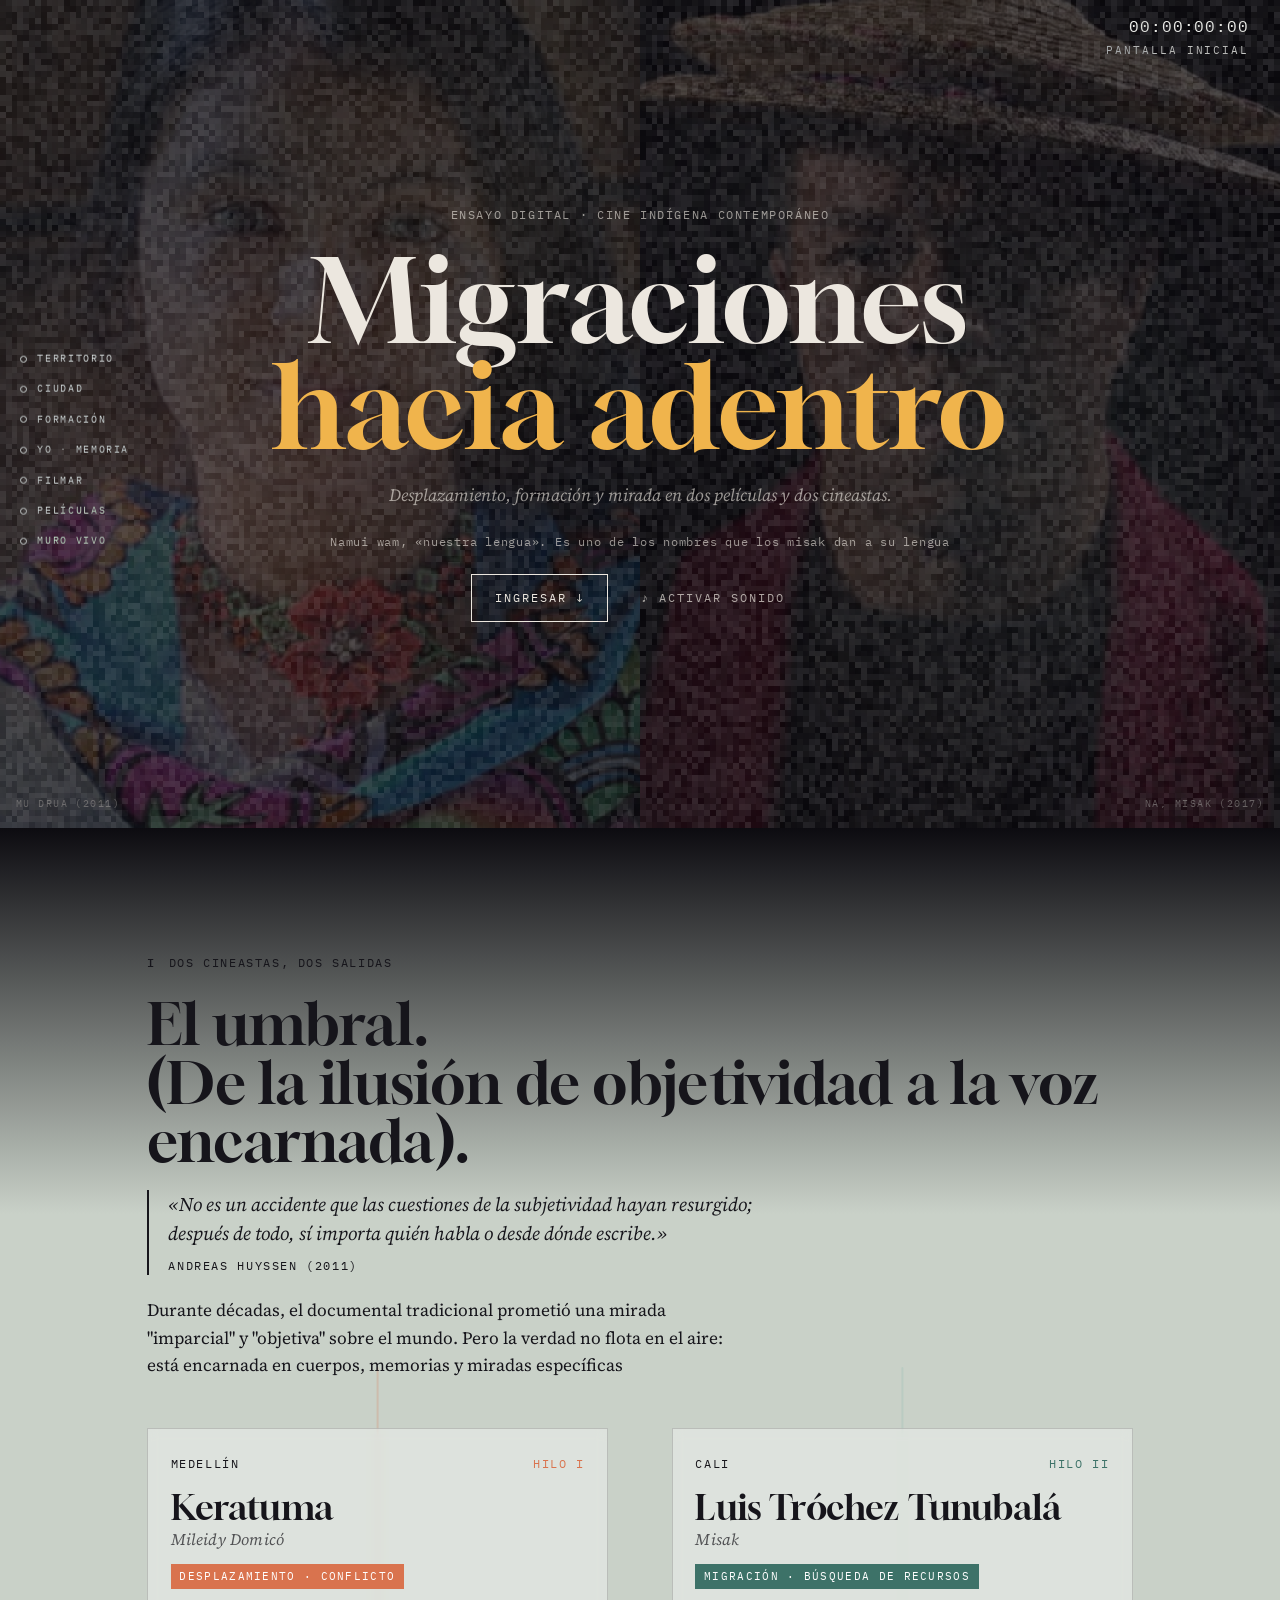
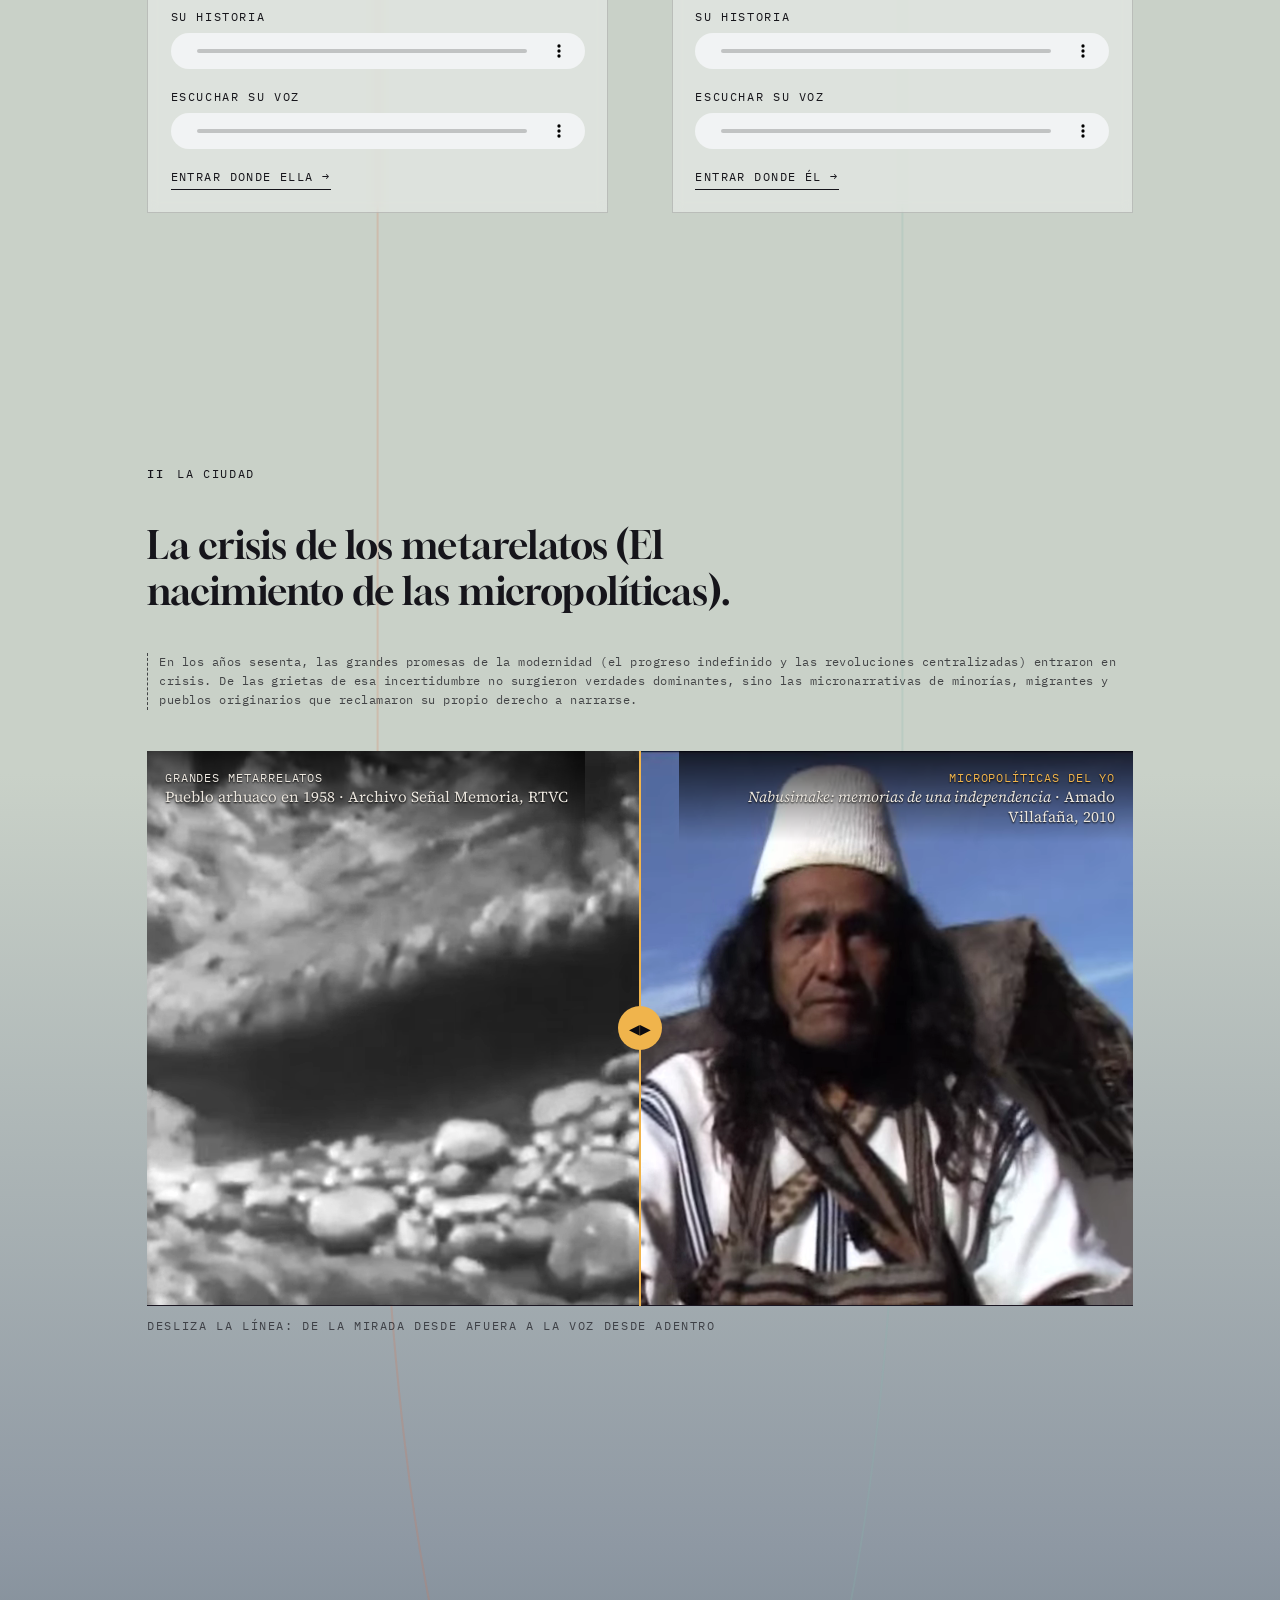
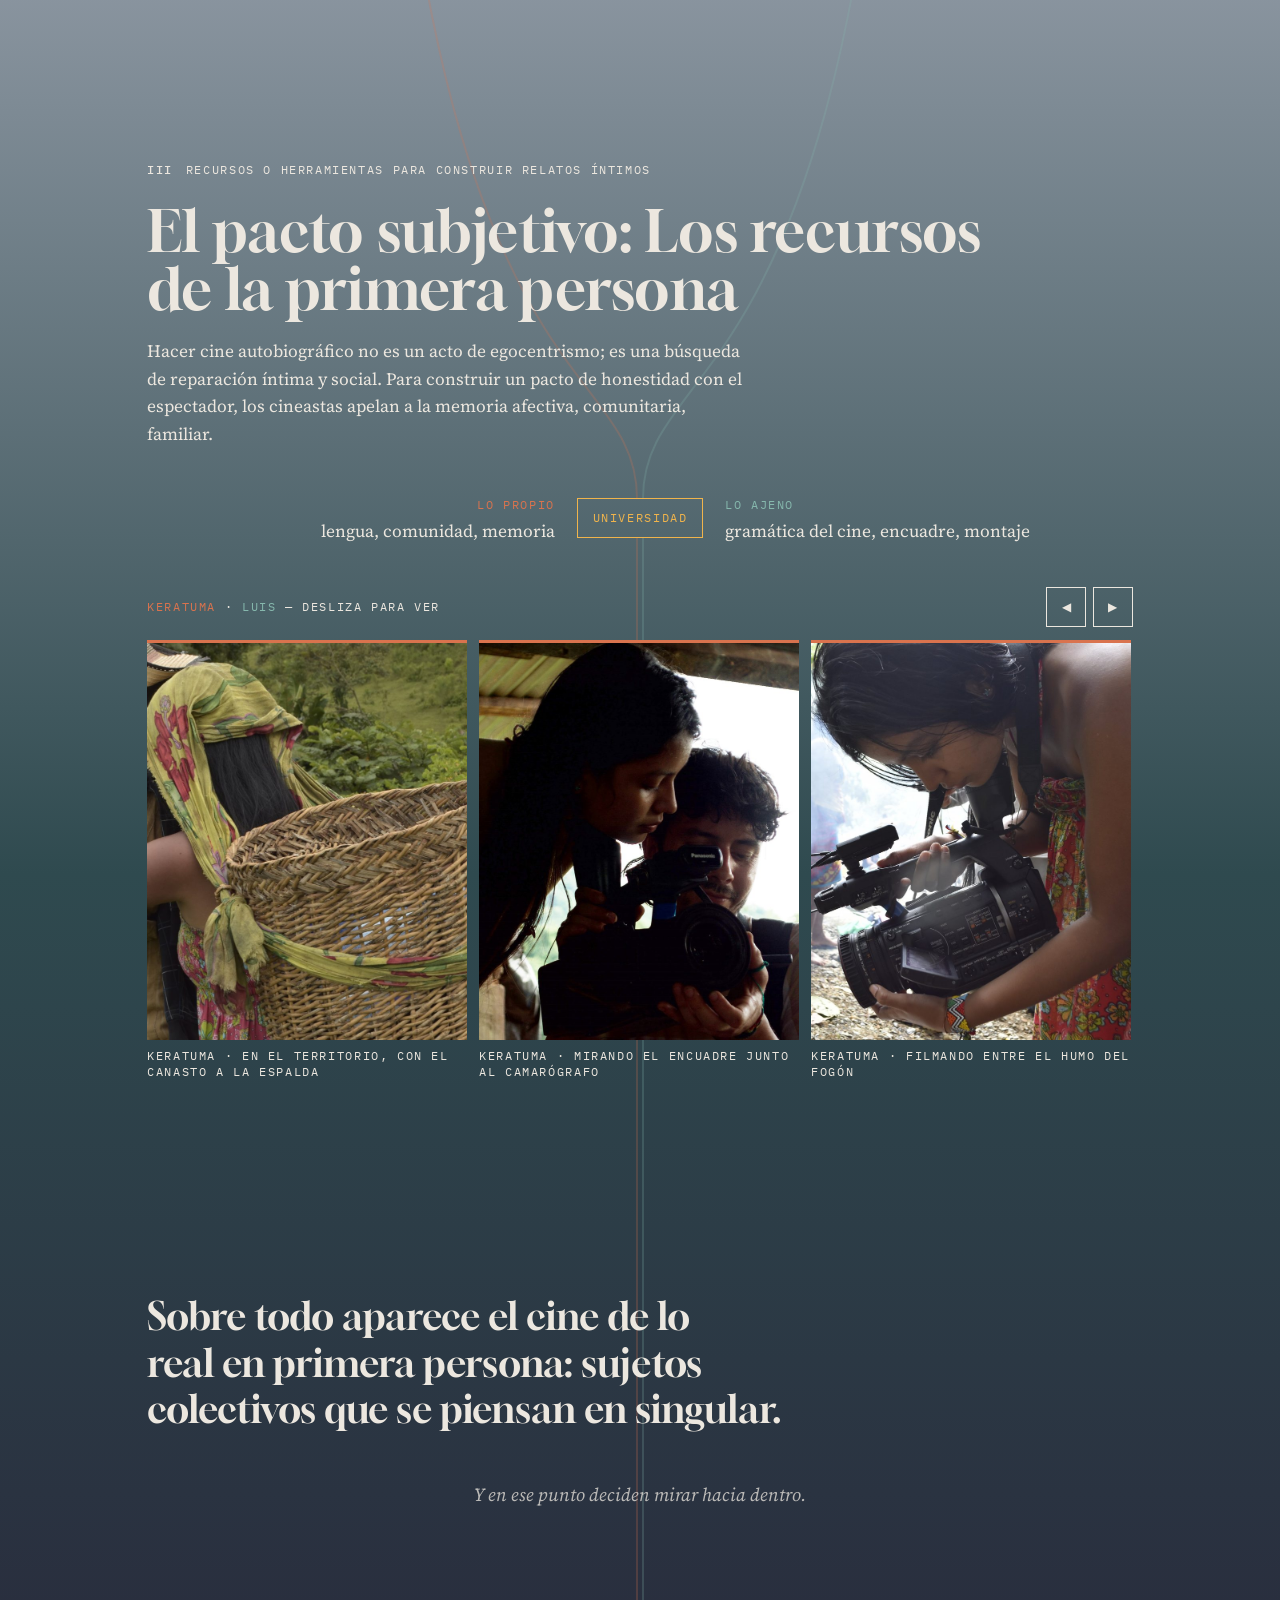
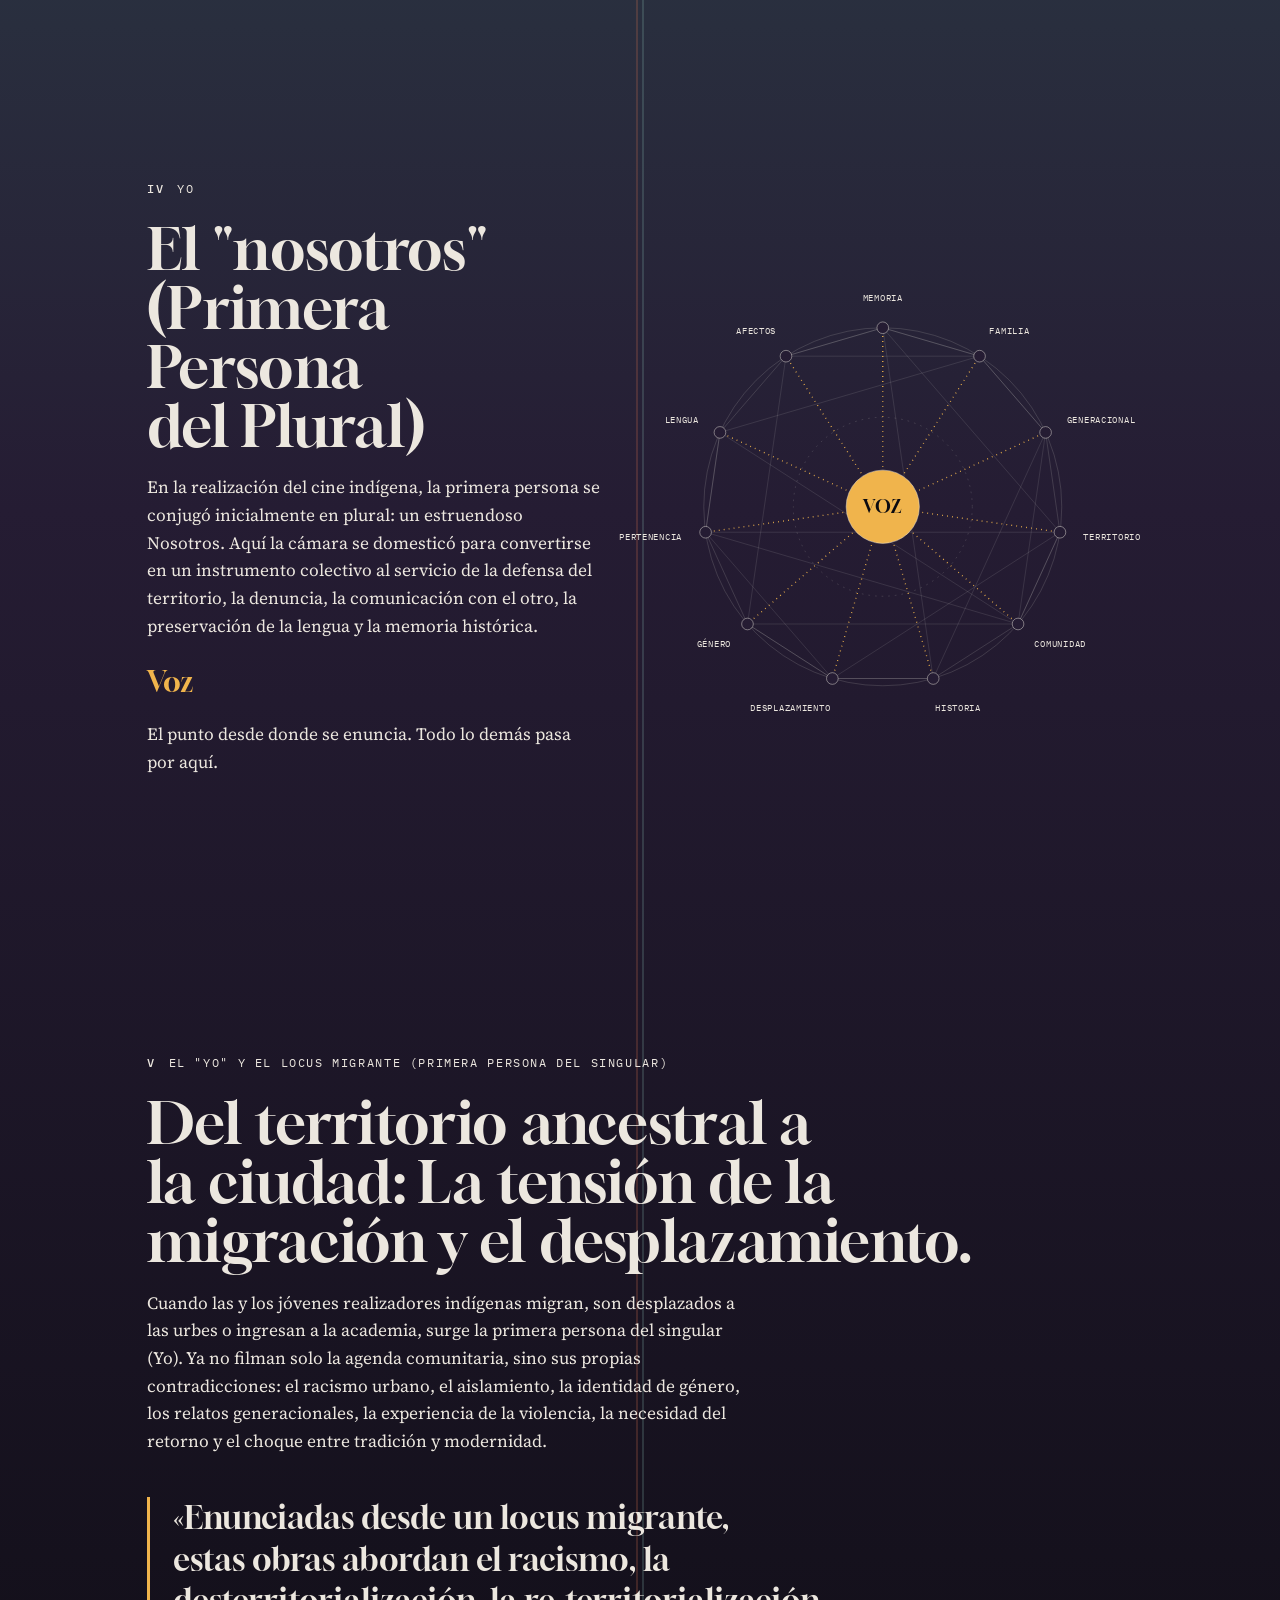
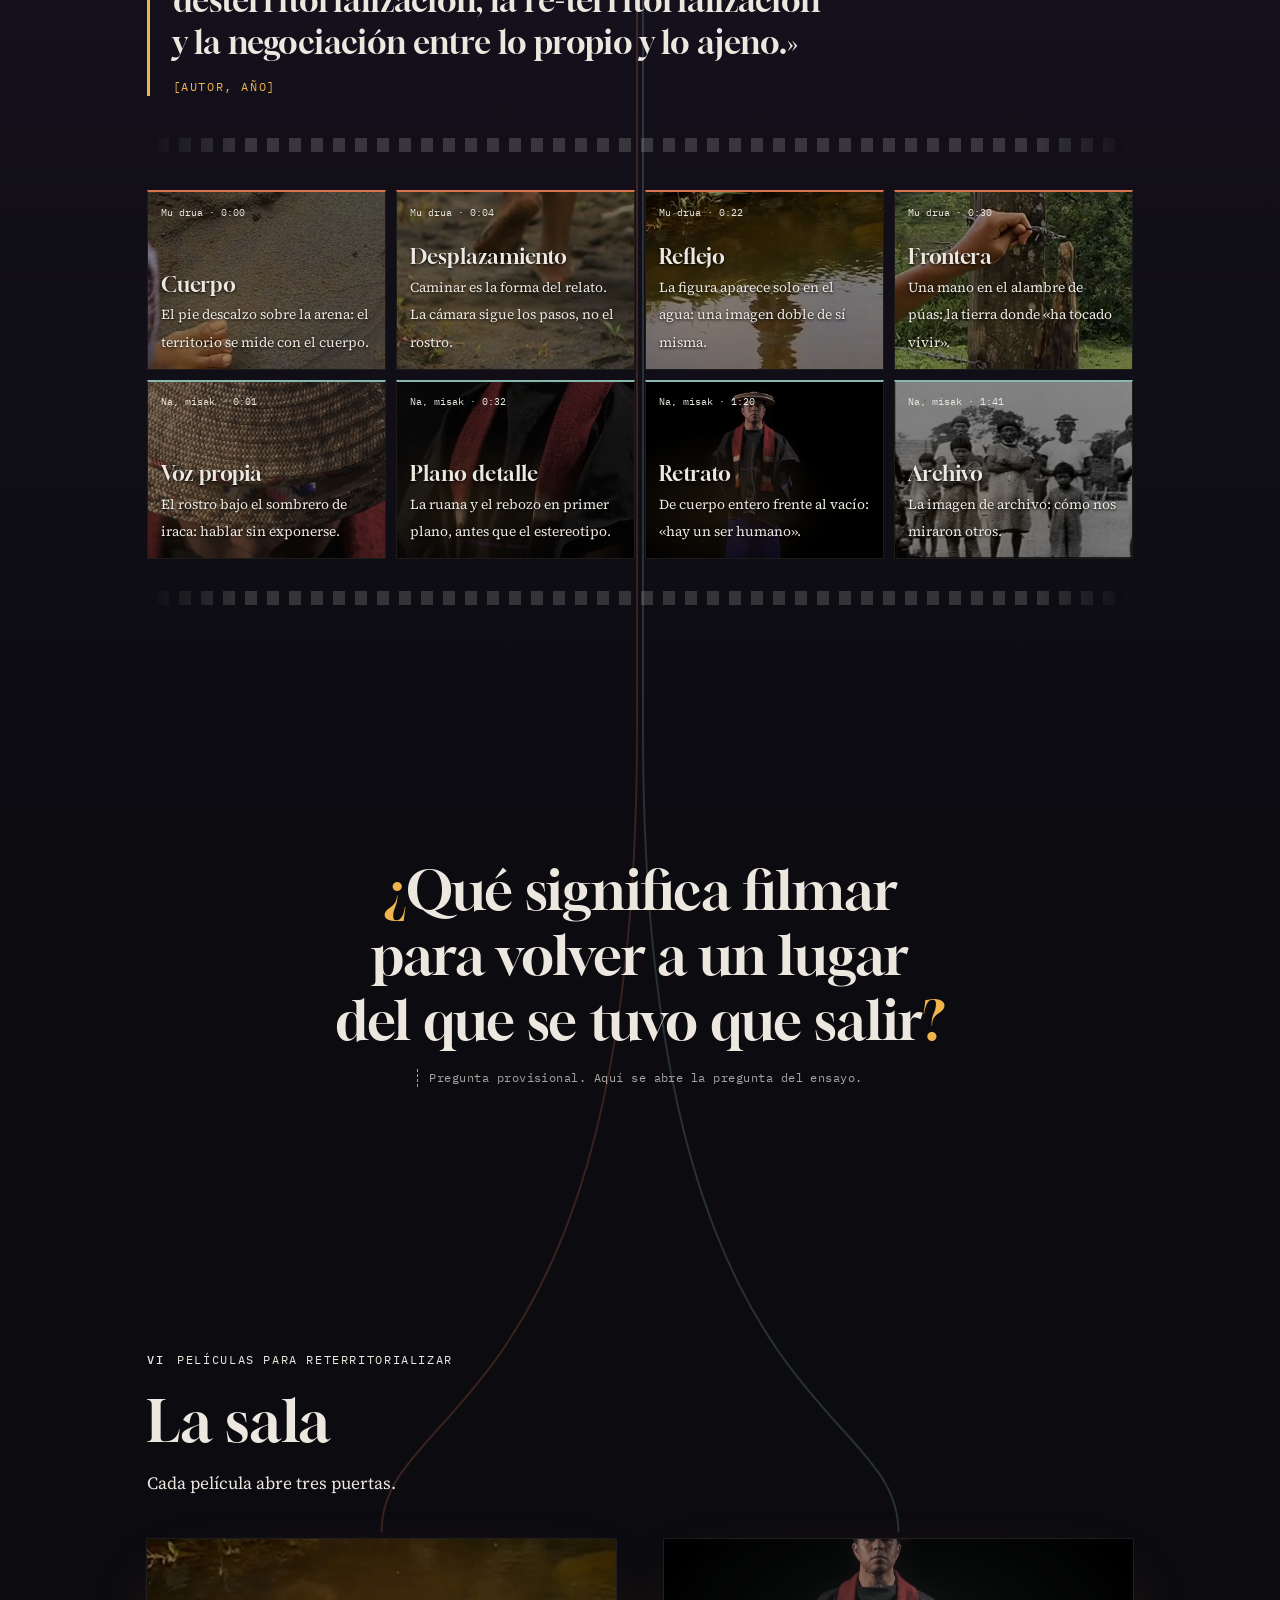
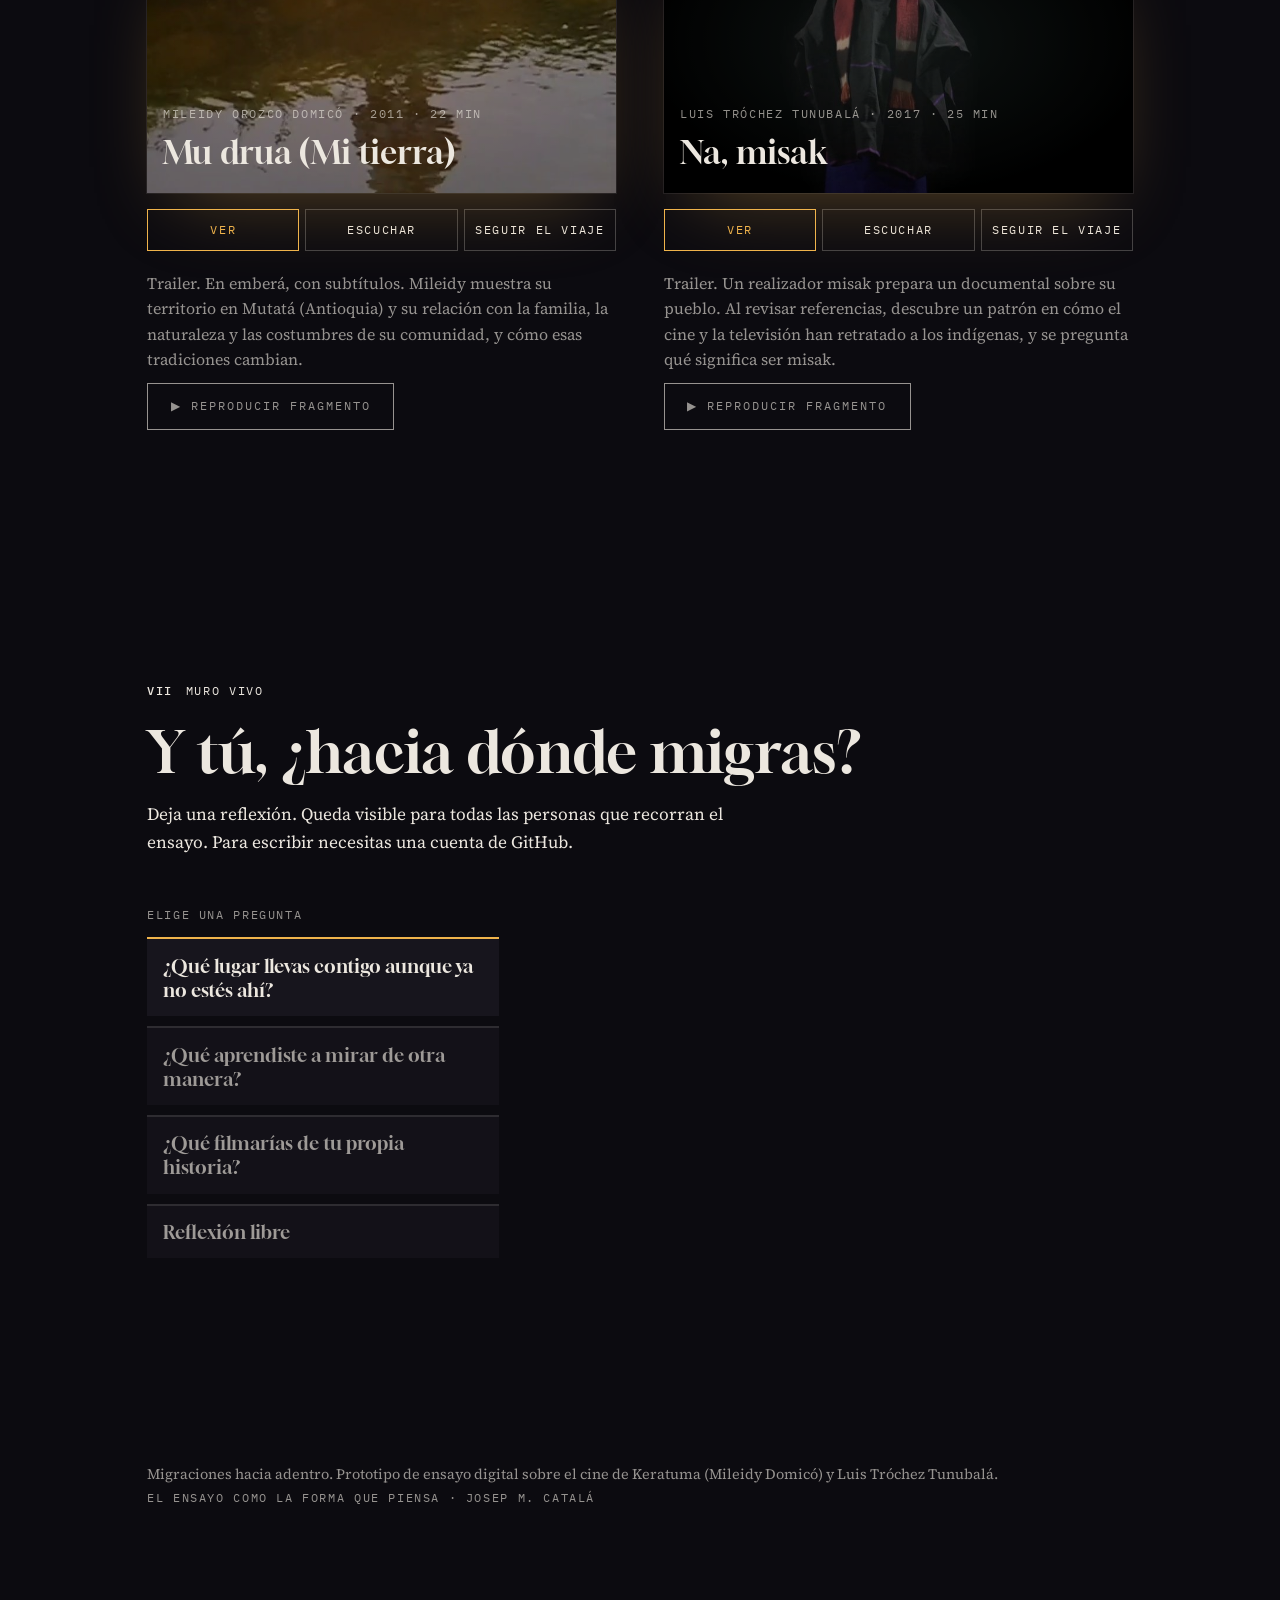
==== index.html @ 1775cdb6 "Replace images with videos in lens slider" ====
<!doctype html>
<html lang="es">
<head>
<meta charset="utf-8">
<meta name="viewport" content="width=device-width, initial-scale=1, viewport-fit=cover">
<title>Migraciones hacia adentro</title>
<meta name="description" content="Ensayo digital sobre desplazamiento, formación y mirada en el cine indígena contemporáneo: Keratuma (Mileidy Domicó) y Luis Tróchez Tunubalá.">
<link rel="preconnect" href="https://fonts.googleapis.com">
<link rel="preconnect" href="https://fonts.gstatic.com" crossorigin>
<link rel="stylesheet" href="https://fonts.googleapis.com/css2?family=Gloock&family=Source+Serif+4:ital,opsz,wght@0,8..60,300..600;1,8..60,300..500&family=IBM+Plex+Mono:wght@400;500&display=swap">
<link rel="stylesheet" href="estilos.css">
</head>
<body>
<div class="hud" aria-hidden="true"><div class="tc" id="tc">00:00:00:00</div><div class="st" id="st">Pantalla inicial</div></div>
<nav class="rail" aria-label="Estaciones del recorrido">
  <a href="#cineastas" data-s="cineastas"><i></i><span>Territorio</span></a>
  <a href="#ciudad" data-s="ciudad"><i></i><span>Ciudad</span></a>
  <a href="#formacion" data-s="formacion"><i></i><span>Formación</span></a>
  <a href="#yo" data-s="yo"><i></i><span>Yo · memoria</span></a>
  <a href="#filmar" data-s="filmar"><i></i><span>Filmar</span></a>
  <a href="#peliculas" data-s="peliculas"><i></i><span>Películas</span></a>
  <a href="#muro" data-s="muro"><i></i><span>Muro vivo</span></a>
</nav>

<!-- 0 · PANTALLA INICIAL -->
<header id="inicio" data-st="Pantalla inicial">
  <div class="frames" aria-hidden="true">
     <!-- IMAGEN IZQUIERDA (Keratuma)
         · src="..."  → nombre exacto de tu archivo
         · opacity    → cuánto se ve la imagen: 0.3 tenue, 0.6 medio, 0.8 fuerte
         · brightness → qué tan oscura: 0.4 muy oscura, 0.6 media, 1 original
         · el texto dentro de class="cap" es el pie de la esquina inferior -->
    <div class="frame a"><img src="keratuma-fotograma.jpg" alt="" style="position:absolute;inset:0;width:100%;height:100%;object-fit:cover;opacity:0.45;filter:brightness(0.6)"><div class="cap">Mu drua (2011)</div></div>
<!-- IMAGEN DERECHA (Luis): mismas indicaciones -->
    <div class="frame b"><img src="luis-fotograma.jpg" alt=""style="position:absolute;inset:0;width:100%;height:100%;object-fit:cover;opacity:0.6;filter:brightness(0.6)"><div class="cap">Na, misak (2017)</div></div>
  </div>
  <canvas class="grain" id="grain" aria-hidden="true"></canvas>
  <div class="inicio-in">
    <span class="label" style="color:var(--muted)">Ensayo digital · cine indígena contemporáneo</span>
    <h1>Migraciones<em>hacia adentro</em></h1>
    <p>Desplazamiento, formación y mirada en dos películas y dos cineastas.</p>
    <div class="voz" id="voz" aria-live="polite"></div>
    <div class="acciones"><a class="btn" href="#cineastas">Ingresar ↓</a><button class="btn ghost" id="sonido" type="button" hidden aria-pressed="false">♪ Activar sonido</button></div>
    <audio id="audioInicio" loop preload="none"></audio>
  </div>
</header>

<main id="descenso">
  <svg id="hilos" aria-hidden="true"></svg>

  <!-- 1 · CINEASTAS / TERRITORIO -->
  <section class="sec claro" id="cineastas" data-st="Territorio">
    <div class="wrap">
      <div class="eyebrow label"><b>I</b><span>Dos cineastas, dos salidas</span></div>
      <h2>El umbral.<br>(De la ilusión de objetividad a la voz encarnada).</h2>
            <!-- CITA: el texto va dentro de <p> … </p>; el autor y el año, dentro de <cite> … </cite> -->
      <blockquote class="prose" style="margin:0 0 1.4rem;padding-left:1.2rem;border-left:2px solid currentColor;font-style:italic;font-size:1.2rem;line-height:1.5">
        <p style="margin:0">«No es un accidente que las cuestiones de la subjetividad hayan resurgido; después de todo, sí importa quién habla o desde dónde escribe.»</p>
        <cite class="label" style="display:block;margin-top:.6rem;font-style:normal">Andreas Huyssen (2011)</cite>
      </blockquote>
      <p class="prose">Durante décadas, el documental tradicional prometió una mirada "imparcial" y "objetiva" sobre el mundo. Pero la verdad no flota en el aire: está encarnada en cuerpos, memorias y miradas específicas</p>
      <div class="duo">
        <article class="puerta a" id="puertaA">
          <div class="ciudad label"><span>Medellín</span><span style="color:var(--hiloA)">hilo I</span></div>
          <h3>Keratuma<small>Mileidy Domicó</small></h3>
          <span class="tipo">Desplazamiento · conflicto</span>
                    <!-- PERFIL narrado de Keratuma: cambia el nombre del archivo en src="..." -->
          <p class="label" style="margin:1.2rem 0 .4rem">Su historia</p>
          <audio controls preload="none" src="perfil-keratuma.mp3" style="display:block;width:100%;height:36px;color-scheme:light"></audio>
          <div class="frag" data-quien="a" hidden></div>
          <!-- VOZ de Keratuma: cambia el nombre del archivo en src="..." -->
          <p class="label" style="margin:1.2rem 0 .4rem">Escuchar su voz</p>
          <audio controls preload="none" src="keratuma-voz.mp3" style="display:block;width:100%;height:36px;color-scheme:light"></audio>
          <button class="abrir"style="display:block" aria-expanded="false">Entrar donde ella →</button>
        </article>
        <article class="puerta b" id="puertaB">
          <div class="ciudad label"><span>Cali</span><span style="color:#3d7268">hilo II</span></div>
          <h3>Luis Tróchez Tunubalá<small>Misak</small></h3>
          <span class="tipo">Migración · búsqueda de recursos</span>
                    <!-- PERFIL narrado de Luis: cambia el nombre del archivo en src="..." -->
          <p class="label" style="margin:1.2rem 0 .4rem">Su historia</p>
          <audio controls preload="none" src="perfil-luis.mp3" style="display:block;width:100%;height:36px;color-scheme:light"></audio>
          <div class="frag" data-quien="b" hidden></div>
          <!-- VOZ de Luis: cambia el nombre del archivo en src="..." -->
          <p class="label" style="margin:1.2rem 0 .4rem">Escuchar su voz</p>
          <audio controls preload="none" src="luis-voz.mp3" style="display:block;width:100%;height:36px;color-scheme:light"></audio>
          <button class="abrir"style="display:block" aria-expanded="false">Entrar donde él →</button>
        </article>
      </div>
    </div>
  </section>

  <!-- 2 · CIUDAD -->
  <section class="sec claro" id="ciudad" data-st="Ciudad">
    <div class="wrap">
      <div class="eyebrow label"><b>II</b><span>La ciudad</span></div>
      <p class="big">La crisis de los metarelatos (El nacimiento de las micropolíticas).</p>
      <p class="note">En los años sesenta, las grandes promesas de la modernidad (el progreso indefinido y las revoluciones centralizadas) entraron en crisis. De las grietas de esa incertidumbre no surgieron verdades dominantes, sino las micronarrativas de minorías, migrantes y pueblos originarios que reclamaron su propio derecho a narrarse.</p>
            <!-- ================= DESLIZADOR DE LENTE EN VIDEO (antes / después) =================
           · Video IZQUIERDO = metarrelatos.mp4 (+ metarrelatos.webm de respaldo)
           · Video DERECHO  = micropoliticas.mp4 (+ micropoliticas.webm de respaldo)
           · Los videos se reproducen solos, en bucle y SIN sonido (los navegadores lo exigen)
           · poster="…" es la imagen que se ve mientras carga el video
           · value="50" = dónde empieza la línea (50 = en la mitad)
           ================================================================================== -->
      <figure class="lente" style="--pos:50%;position:relative;margin:2.6rem 0 0;max-width:100%;aspect-ratio:16/9;overflow:hidden;background:#1a1622;user-select:none;touch-action:pan-y">
        <!-- derecha: MICROPOLÍTICAS (va debajo) -->
        <video poster="micropoliticas.jpg" autoplay muted loop playsinline preload="auto" aria-label="Amado Villafaña en Nabusimake: memorias de una independencia" style="position:absolute;inset:0;width:100%;height:100%;object-fit:cover"><source src="micropoliticas.mp4" type="video/mp4"><source src="micropoliticas.webm" type="video/webm"></video>
        <!-- izquierda: METARRELATOS (va encima, se recorta según la línea) -->
        <video poster="metarrelatos.jpg" autoplay muted loop playsinline preload="auto" aria-label="Pueblo arhuaco en 1958, archivo Señal Memoria" style="position:absolute;inset:0;width:100%;height:100%;object-fit:cover;filter:grayscale(1) contrast(1.1);clip-path:inset(0 calc(100% - var(--pos)) 0 0)"><source src="metarrelatos.mp4" type="video/mp4"><source src="metarrelatos.webm" type="video/webm"></video>
        <figcaption style="position:absolute;left:0;top:0;max-width:46%;padding:clamp(.5rem,2vw,1rem) clamp(.6rem,2vw,1.1rem);line-height:1.3;font-size:clamp(.66rem,2.2vw,.95rem);color:#ece7df;background:linear-gradient(to bottom,rgba(0,0,0,.75),transparent);text-shadow:0 1px 2px #000">
          <span class="label" style="font-size:clamp(.52rem,1.6vw,.72rem);letter-spacing:.08em">Grandes metarrelatos</span><br>
          <span style="font-size:clamp(.66rem,2.2vw,.95rem)">Pueblo arhuaco en 1958 · Archivo Señal Memoria, RTVC</span>
        </figcaption>
        <figcaption style="position:absolute;right:0;top:0;max-width:46%;padding:clamp(.5rem,2vw,1rem) clamp(.6rem,2vw,1.1rem);line-height:1.3;font-size:clamp(.66rem,2.2vw,.95rem);text-align:right;color:#ece7df;background:linear-gradient(to bottom,rgba(0,0,0,.75),transparent);text-shadow:0 1px 2px #000">
          <span class="label" style="color:var(--luz);font-size:clamp(.52rem,1.6vw,.72rem);letter-spacing:.08em">Micropolíticas del yo</span><br>
          <span style="font-size:clamp(.66rem,2.2vw,.95rem)"><i>Nabusimake: memorias de una independencia</i> · Amado Villafaña, 2010</span>
        </figcaption>
        <!-- la línea y su manija -->
        <div aria-hidden="true" style="position:absolute;top:0;bottom:0;left:var(--pos);width:2px;margin-left:-1px;background:var(--luz);pointer-events:none">
          <span style="position:absolute;top:50%;left:50%;width:clamp(32px,6vw,44px);height:clamp(32px,6vw,44px);transform:translate(-50%,-50%);border-radius:50%;background:var(--luz);color:#0c0b10;display:grid;place-items:center;font-family:var(--mono);font-size:clamp(.6rem,1.8vw,.9rem)">◀▶</span>
        </div>
        <!-- control invisible que mueve la línea (funciona con mouse, dedo y teclado) -->
        <input type="range" min="0" max="100" value="50" aria-label="Deslizar entre metarrelatos y micropolíticas"
               oninput="this.parentNode.style.setProperty('--pos', this.value + '%')"
               style="position:absolute;inset:0;width:100%;height:100%;margin:0;opacity:0;cursor:ew-resize">
      </figure>
      <p class="label" style="margin-top:.7rem;opacity:.7">Desliza la línea: de la mirada desde afuera a la voz desde adentro</p>
    </div>
  </section>

  <div class="gap"></div>

  <!-- 3 · FORMACIÓN / CANIBALIZACIÓN -->
  <section class="sec" id="formacion" data-st="Formación">
    <div class="wrap">
      <div class="eyebrow label"><b>III</b><span>Recursos o herramientas para construir relatos íntimos</span></div>
      <h2>El pacto subjetivo: Los recursos de la primera persona</h2>
      <p class="prose">Hacer cine autobiográfico no es un acto de egocentrismo; es una búsqueda de reparación íntima y social. Para construir un pacto de honestidad con el espectador, los cineastas apelan a la memoria afectiva, comunitaria, familiar.</p>
      <div class="cruce">
        <div><span class="label" style="color:var(--hiloA)">Lo propio</span><br>lengua, comunidad, memoria</div>
        <div class="c">universidad</div>
        <div><span class="label" style="color:var(--hiloB)">Lo ajeno</span><br>gramática del cine, encuadre, montaje</div>
      </div>
            <!-- ================= GALERÍA DESLIZABLE (swipe) =================
           · Cada foto es un <figure>. Cambia el nombre en src="…" y el pie en <figcaption>
           · Fotos verticales 4:5 (800 × 1000). Para agregar una, copia un <figure> … </figure> completo
           · Para quitar una foto, borra su <figure> … </figure> completo
           · Se desliza con el dedo, con el trackpad o con las flechas ◀ ▶
           ================================================================ -->
      <div class="galeria-swipe" style="position:relative;margin:2.6rem 0 0">
        <div class="label" style="display:flex;justify-content:space-between;align-items:center;gap:1rem;margin-bottom:.8rem">
          <span><span style="color:var(--hiloA)">Keratuma</span> · <span style="color:var(--hiloB)">Luis</span> — desliza para ver</span>
          <span style="display:flex;gap:.4rem">
            <button type="button" aria-label="Foto anterior" onclick="var p=this.closest('.galeria-swipe').querySelector('.pista');p.scrollBy({left:-p.clientWidth*.8,behavior:'smooth'})" style="width:40px;height:40px;border:1px solid currentColor;background:transparent;cursor:pointer">◀</button>
            <button type="button" aria-label="Foto siguiente" onclick="var p=this.closest('.galeria-swipe').querySelector('.pista');p.scrollBy({left:p.clientWidth*.8,behavior:'smooth'})" style="width:40px;height:40px;border:1px solid currentColor;background:transparent;cursor:pointer">▶</button>
          </span>
        </div>
        <div class="pista" tabindex="0" aria-label="Galería de fotos de Keratuma y Luis" style="display:flex;gap:12px;overflow-x:auto;scroll-snap-type:x mandatory;scroll-behavior:smooth;-webkit-overflow-scrolling:touch;padding-bottom:.8rem;scrollbar-width:thin">
          <figure style="flex:0 0 clamp(220px,28vw,320px);margin:0;scroll-snap-align:start">
            <img src="galeria-keratuma-1.jpg" alt="Mileidy de espaldas cargando un canasto tejido" loading="lazy" style="display:block;width:100%;aspect-ratio:4/5;object-fit:cover;background:#1a1622;border-top:3px solid var(--hiloA)">
            <figcaption class="label" style="margin-top:.5rem;line-height:1.4">Keratuma · En el territorio, con el canasto a la espalda</figcaption>
          </figure>
          <figure style="flex:0 0 clamp(220px,28vw,320px);margin:0;scroll-snap-align:start">
            <img src="galeria-keratuma-2.jpg" alt="Mileidy revisa el visor de la cámara junto a un camarógrafo" loading="lazy" style="display:block;width:100%;aspect-ratio:4/5;object-fit:cover;background:#1a1622;border-top:3px solid var(--hiloA)">
            <figcaption class="label" style="margin-top:.5rem;line-height:1.4">Keratuma · Mirando el encuadre junto al camarógrafo</figcaption>
          </figure>
          <figure style="flex:0 0 clamp(220px,28vw,320px);margin:0;scroll-snap-align:start">
            <img src="galeria-keratuma-3.jpg" alt="Mileidy filma con una cámara de video junto a un fogón" loading="lazy" style="display:block;width:100%;aspect-ratio:4/5;object-fit:cover;background:#1a1622;border-top:3px solid var(--hiloA)">
            <figcaption class="label" style="margin-top:.5rem;line-height:1.4">Keratuma · Filmando entre el humo del fogón</figcaption>
          </figure>
          <figure style="flex:0 0 clamp(220px,28vw,320px);margin:0;scroll-snap-align:start">
            <img src="galeria-keratuma-4.jpg" alt="Mileidy filma sentada en una calle de la ciudad" loading="lazy" style="display:block;width:100%;aspect-ratio:4/5;object-fit:cover;background:#1a1622;border-top:3px solid var(--hiloA)">
            <figcaption class="label" style="margin-top:.5rem;line-height:1.4">Keratuma · Medellín: la cámara en la ciudad</figcaption>
          </figure>
          <figure style="flex:0 0 clamp(220px,28vw,320px);margin:0;scroll-snap-align:start">
            <img src="galeria-luis-1.jpg" alt="Retrato de un hombre misak con sombrero de iraca y bufanda roja" loading="lazy" style="display:block;width:100%;aspect-ratio:4/5;object-fit:cover;background:#1a1622;border-top:3px solid var(--hiloB)">
            <figcaption class="label" style="margin-top:.5rem;line-height:1.4">Luis · Retrato con el sombrero de iraca</figcaption>
          </figure>
          <figure style="flex:0 0 clamp(220px,28vw,320px);margin:0;scroll-snap-align:start">
            <img src="galeria-luis-2.jpg" alt="Equipo de rodaje con cámara y micrófono en una habitación" loading="lazy" style="display:block;width:100%;aspect-ratio:4/5;object-fit:cover;background:#1a1622;border-top:3px solid var(--hiloB)">
            <figcaption class="label" style="margin-top:.5rem;line-height:1.4">Luis · En el set: preparando una escena</figcaption>
          </figure>
          <figure style="flex:0 0 clamp(220px,28vw,320px);margin:0;scroll-snap-align:start">
            <img src="galeria-luis-3.jpg" alt="Hombre de camisa blanca con los brazos cruzados durante un rodaje" loading="lazy" style="display:block;width:100%;aspect-ratio:4/5;object-fit:cover;background:#1a1622;border-top:3px solid var(--hiloB)">
            <figcaption class="label" style="margin-top:.5rem;line-height:1.4">Luis · Rodaje: frente a la cámara</figcaption>
          </figure>
        </div>
      </div>
      <div class="gap"></div>
      <p class="big">Sobre todo aparece el cine de lo real en primera persona: sujetos colectivos que se piensan en singular.</p>
      <p class="susurro" style="margin-top:3rem">Y en ese punto deciden mirar hacia dentro.</p>
    </div>
  </section>

  <!-- 4 · El Cine indígena en primera persona -->
  <section class="sec" id="yo" data-st="Yo · memoria">
    <div class="wrap">
      <div class="eyebrow label"><b>IV</b><span>Yo</span></div>
      <div class="yo-grid">
        <div>
          <h2>El "nosotros" (Primera Persona del Plural) </h2>
          <p class="prose">En la realización del cine indígena, la primera persona se conjugó inicialmente en plural: un estruendoso Nosotros. Aquí la cámara se domesticó para convertirse en un instrumento colectivo al servicio de la defensa del territorio, la denuncia, la comunicación con el otro, la preservación de la lengua y la memoria histórica.</p>
          <div class="lectura" id="lectura" aria-live="polite">
            <h3>Voz</h3>
            <p>El punto desde donde se enuncia. Todo lo demás pasa por aquí.</p>
          </div>
        </div>
        <div class="diagrama"><svg id="diag" viewBox="-300 -300 600 600" role="img" aria-label="Diagrama relacional de conceptos alrededor de la voz"></svg></div>
      </div>
    </div>
  </section>

  <!-- 5 · FILMAR -->
  <section class="sec" id="filmar" data-st="Filmar">
    <div class="wrap">
      <div class="eyebrow label"><b>V</b><span>EL "YO" Y EL LOCUS MIGRANTE (Primera Persona del Singular)</span></div>
      <h2>Del territorio ancestral a la ciudad: La tensión de la migración y el desplazamiento.</h2>
      <p class="prose">Cuando las y los jóvenes realizadores indígenas migran, son desplazados a las urbes o ingresan a la academia, surge la primera persona del singular (Yo). Ya no filman solo la agenda comunitaria, sino sus propias contradicciones: el racismo urbano, el aislamiento, la identidad de género, los relatos generacionales, la experiencia de la violencia, la necesidad del retorno y el choque entre tradición y modernidad.</p>
      <!-- CITA DESTACADA: el texto va dentro de <p> … </p>; el autor y el año, dentro de <cite> … </cite> -->
      <blockquote style="margin:2.6rem 0;padding:0 0 0 1.4rem;border-left:3px solid var(--luz);max-width:46rem">
        <p style="margin:0;font-family:var(--display);font-size:clamp(1.35rem,3vw,2rem);line-height:1.3;text-wrap:balance">«Enunciadas desde un locus migrante, estas obras abordan el racismo, la desterritorialización, la re-territorialización y la negociación entre lo propio y lo ajeno.»</p>
        <cite class="label" style="display:block;margin-top:.9rem;font-style:normal;color:var(--luz)">[Autor, año]</cite>
      </blockquote>
      <div class="perfo" aria-hidden="true"></div>
     <!-- ================= HOJA DE CONTACTOS =================
           Cada recuadro es un <div class="cuadro">. En cada uno puedes cambiar:
           · src="…"  → la imagen (formato 4:3, por ejemplo 800 × 600)
           · el texto pequeño de arriba (película · minuto)
           · el título (<b>) y la frase (<small>)
           Para quitar un recuadro, borra desde <div class="cuadro"…> hasta su </div> final.
           La línea <div id="contactos" hidden></div> debe quedarse: la usa el código.
           ====================================================== -->
      <div id="contactos" hidden></div>
      <div class="contactos">
        <div class="cuadro" style="background:#000;border-top:2px solid var(--hiloA)">
          <img src="fragmento-keratuma-1.jpg" alt="Pie descalzo sobre arena oscura" loading="lazy" style="position:absolute;inset:0;width:100%;height:100%;object-fit:cover;opacity:.6">
          <span class="tcode" style="position:relative;z-index:1;color:#ece7df">Mu drua · 0:00</span>
          <div style="position:relative;z-index:1;text-shadow:0 1px 3px #000"><b>Cuerpo</b><br><small style="color:#ece7df">El pie descalzo sobre la arena: el territorio se mide con el cuerpo.</small></div>
        </div>
        <div class="cuadro" style="background:#000;border-top:2px solid var(--hiloA)">
          <img src="fragmento-keratuma-2.jpg" alt="Pies que caminan sobre la tierra" loading="lazy" style="position:absolute;inset:0;width:100%;height:100%;object-fit:cover;opacity:.6">
          <span class="tcode" style="position:relative;z-index:1;color:#ece7df">Mu drua · 0:04</span>
          <div style="position:relative;z-index:1;text-shadow:0 1px 3px #000"><b>Desplazamiento</b><br><small style="color:#ece7df">Caminar es la forma del relato. La cámara sigue los pasos, no el rostro.</small></div>
        </div>
        <div class="cuadro" style="background:#000;border-top:2px solid var(--hiloA)">
          <img src="fragmento-keratuma-3.jpg" alt="Reflejo de una persona en el agua de un río" loading="lazy" style="position:absolute;inset:0;width:100%;height:100%;object-fit:cover;opacity:.6">
          <span class="tcode" style="position:relative;z-index:1;color:#ece7df">Mu drua · 0:22</span>
          <div style="position:relative;z-index:1;text-shadow:0 1px 3px #000"><b>Reflejo</b><br><small style="color:#ece7df">La figura aparece solo en el agua: una imagen doble de sí misma.</small></div>
        </div>
        <div class="cuadro" style="background:#000;border-top:2px solid var(--hiloA)">
          <img src="fragmento-keratuma-4.jpg" alt="Mano sobre una cerca de alambre de púas" loading="lazy" style="position:absolute;inset:0;width:100%;height:100%;object-fit:cover;opacity:.6">
          <span class="tcode" style="position:relative;z-index:1;color:#ece7df">Mu drua · 0:30</span>
          <div style="position:relative;z-index:1;text-shadow:0 1px 3px #000"><b>Frontera</b><br><small style="color:#ece7df">Una mano en el alambre de púas: la tierra donde «ha tocado vivir».</small></div>
        </div>
        <div class="cuadro" style="background:#000;border-top:2px solid var(--hiloB)">
          <img src="fragmento-luis-1.jpg" alt="Sombrero misak de iraca visto desde arriba" loading="lazy" style="position:absolute;inset:0;width:100%;height:100%;object-fit:cover;opacity:.6">
          <span class="tcode" style="position:relative;z-index:1;color:#ece7df">Na, misak · 0:01</span>
          <div style="position:relative;z-index:1;text-shadow:0 1px 3px #000"><b>Voz propia</b><br><small style="color:#ece7df">El rostro bajo el sombrero de iraca: hablar sin exponerse.</small></div>
        </div>
        <div class="cuadro" style="background:#000;border-top:2px solid var(--hiloB)">
          <img src="fragmento-luis-2.jpg" alt="Detalle de ruana negra y bufanda roja" loading="lazy" style="position:absolute;inset:0;width:100%;height:100%;object-fit:cover;opacity:.6">
          <span class="tcode" style="position:relative;z-index:1;color:#ece7df">Na, misak · 0:32</span>
          <div style="position:relative;z-index:1;text-shadow:0 1px 3px #000"><b>Plano detalle</b><br><small style="color:#ece7df">La ruana y el rebozo en primer plano, antes que el estereotipo.</small></div>
        </div>
        <div class="cuadro" style="background:#000;border-top:2px solid var(--hiloB)">
          <img src="fragmento-luis-3.jpg" alt="Retrato de cuerpo entero sobre fondo negro" loading="lazy" style="position:absolute;inset:0;width:100%;height:100%;object-fit:cover;opacity:.6">
          <span class="tcode" style="position:relative;z-index:1;color:#ece7df">Na, misak · 1:20</span>
          <div style="position:relative;z-index:1;text-shadow:0 1px 3px #000"><b>Retrato</b><br><small style="color:#ece7df">De cuerpo entero frente al vacío: «hay un ser humano».</small></div>
        </div>
        <div class="cuadro" style="background:#000;border-top:2px solid var(--hiloB)">
          <img src="fragmento-luis-4.jpg" alt="Fotografía de archivo de una comunidad indígena" loading="lazy" style="position:absolute;inset:0;width:100%;height:100%;object-fit:cover;opacity:.6">
          <span class="tcode" style="position:relative;z-index:1;color:#ece7df">Na, misak · 1:41</span>
          <div style="position:relative;z-index:1;text-shadow:0 1px 3px #000"><b>Archivo</b><br><small style="color:#ece7df">La imagen de archivo: cómo nos miraron otros.</small></div>
        </div>
      </div>
      <div class="perfo" aria-hidden="true"></div>
    </div>
  </section>

  <!-- 6 · PREGUNTA -->
  <section class="sec" id="pregunta" data-st="Pregunta">
    <div class="wrap">
      <p class="big">Qué significa filmar para volver a un lugar del que se tuvo que salir</p>
      <p class="note" style="display:inline-block;text-align:left">Pregunta provisional. Aquí se abre la pregunta del ensayo.</p>
    </div>
  </section>

  <!-- 7 · PELÍCULAS -->
  <section class="sec" id="peliculas" data-st="Películas">
    <div class="wrap">
      <div class="eyebrow label"><b>VI</b><span>Películas para reterritorializar</span></div>
      <h2>La sala</h2>
      <p class="prose">Cada película abre tres puertas.</p>
      <div class="sala">
        <article class="peli a" data-peli="a">
          <div class="pantalla"><img src="fragmento-keratuma-3.jpg" alt="" style="position:absolute;inset:0;width:100%;height:100%;object-fit:cover;opacity:.55"><div class="t"><span class="label">Keratuma · año</span><h3>[Título de la película]</h3></div></div>
          <div class="puertas" role="group" aria-label="Puertas de la película de Keratuma">
            <button data-p="ver" aria-pressed="true">Ver</button>
            <button data-p="escuchar" aria-pressed="false">Escuchar</button>
            <button data-p="viaje" aria-pressed="false">Seguir el viaje</button>
          </div>
          <div class="panel" aria-live="polite"></div>
        </article>
        <article class="peli b" data-peli="b">
          <div class="pantalla"><img src="fragmento-luis-3.jpg" alt="" style="position:absolute;inset:0;width:100%;height:100%;object-fit:cover;opacity:.55"><div class="t"><span class="label">Luis Tróchez Tunubalá · año</span><h3>[Título de la película]</h3></div></div>
          <div class="puertas" role="group" aria-label="Puertas de la película de Luis Tróchez Tunubalá">
            <button data-p="ver" aria-pressed="true">Ver</button>
            <button data-p="escuchar" aria-pressed="false">Escuchar</button>
            <button data-p="viaje" aria-pressed="false">Seguir el viaje</button>
          </div>
          <div class="panel" aria-live="polite"></div>
        </article>
      </div>
    </div>
  </section>
</main>

<!-- 8 · MURO VIVO -->
<section class="sec" id="muro" data-st="Muro vivo">
  <div class="wrap">
    <div class="eyebrow label"><b>VII</b><span>Muro vivo</span></div>
    <h2>Y tú, ¿hacia dónde migras?</h2>
    <p class="prose">Deja una reflexión. Queda visible para todas las personas que recorran el ensayo. Para escribir necesitas una cuenta de GitHub.</p>
    <div class="muro-grid">
      <div>
        <p class="label" style="color:var(--muted)">Elige una pregunta</p>
        <div class="preguntas" id="preguntas" role="tablist" aria-label="Preguntas del muro"></div>
      </div>
      <div>
        <div class="giscus"></div>
        <div class="vacio" id="vacio" hidden>El muro todavía no está conectado. Sigue los pasos de «Activar el muro vivo» en el README.</div>
      </div>
    </div>
  </div>
</section>

<footer class="wrap">
  <p>Migraciones hacia adentro. Prototipo de ensayo digital sobre el cine de Keratuma (Mileidy Domicó) y Luis Tróchez Tunubalá.<br>
  <span class="label">El ensayo como la forma que piensa · Josep M. Catalá</span></p>
</footer>

<!-- Primero el contenido (textos editables), luego la lógica -->
<script src="contenido.js"></script>
<script src="app.js"></script>
</body>
</html>
---- estilos.css ----
/* Layout: un descenso vertical. El color de fondo va del territorio abierto (niebla de páramo)
   a la ciudad, a la institución, al fuero interno y termina en la oscuridad de la sala de cine.
   Dos hilos (Keratuma / Luis) bajan separados, convergen en la formación y vuelven a abrirse en las películas.
   Mundo visual único y deliberado: no hay versión clara/oscura, el scroll ES el cambio de luz. */
:root{
  color-scheme: dark;
  --noche:#0c0b10;        /* pantalla inicial y sala */
  --paramo:#c9d1c8;       /* niebla de territorio */
  --ciudad:#8e98a3;       /* concreto */
  --aula:#2f4a4f;         /* institución */
  --adentro:#251c33;      /* fuero interno */
  --ink-light:#16151b;    /* texto sobre fondos claros */
  --ink-dark:#ece7df;     /* texto sobre fondos oscuros */
  --luz:#f0b44c;          /* luz de proyector, acento único */
  --hiloA:#d9734e;        /* Keratuma */
  --hiloB:#86b8ad;        /* Luis */
  --muted:rgba(236,231,223,.62);
  --display:"Gloock", "Bodoni 72", Didot, Georgia, serif;
  --body:"Source Serif 4", "Iowan Old Style", Georgia, serif;
  --mono:"IBM Plex Mono", ui-monospace, Menlo, monospace;
}
*{box-sizing:border-box}
[hidden]{display:none!important} /* los elementos con hidden quedan ocultos (puertas, botón de sonido, avisos) */
img{max-width:100%}
html{scroll-behavior:smooth}
body{margin:0;background:var(--noche);color:var(--ink-dark);font-family:var(--body);font-size:1.08rem;line-height:1.6;-webkit-font-smoothing:antialiased}
@media (prefers-reduced-motion:reduce){html{scroll-behavior:auto}*{animation:none!important;transition:none!important}}
a{color:inherit}
button{font:inherit;color:inherit}
:focus-visible{outline:2px solid var(--luz);outline-offset:3px}
h1,h2,h3{font-family:var(--display);font-weight:400;text-wrap:balance;margin:0;letter-spacing:.005em}
.label{font-family:var(--mono);font-size:.72rem;letter-spacing:.14em;text-transform:uppercase}
.wrap{max-width:68rem;margin:0 auto;padding-inline:max(16px,4vw)}
.prose{max-width:38rem}
.note{font-family:var(--mono);font-size:.74rem;letter-spacing:.04em;opacity:.7;border-left:1px dashed currentColor;padding-left:.7rem;margin-top:1rem}

/* ---------- capa fija: timecode + estaciones ---------- */
.hud{position:fixed;top:0;right:0;z-index:20;padding:calc(env(safe-area-inset-top,0px) + 14px) max(16px,2.4vw) 10px;
  display:flex;flex-direction:column;align-items:flex-end;gap:2px;pointer-events:none;mix-blend-mode:difference;color:#fff}
.hud .tc{font-family:var(--mono);font-size:1rem;font-variant-numeric:tabular-nums;letter-spacing:.06em}
.hud .st{font-family:var(--mono);font-size:.68rem;letter-spacing:.18em;text-transform:uppercase;opacity:.8}
.rail{position:fixed;left:max(10px,1.6vw);top:50%;transform:translateY(-50%);z-index:20;display:flex;flex-direction:column;gap:14px;mix-blend-mode:difference;color:#fff}
.rail a{display:flex;align-items:center;gap:10px;text-decoration:none;font-family:var(--mono);font-size:.64rem;letter-spacing:.16em;text-transform:uppercase;opacity:.45;transition:opacity .3s}
.rail a i{width:7px;height:7px;border:1px solid currentColor;border-radius:50%;display:block;transition:background .3s}
.rail a.on{opacity:1}.rail a.on i{background:currentColor}
.rail a span{opacity:0;transition:opacity .3s}
.rail:hover a span,.rail a.on span{opacity:1}
@media (max-width:820px){.rail{display:none}}

/* ---------- 0. pantalla inicial ---------- */
#inicio{position:relative;min-height:92vh;display:grid;place-items:center;overflow:hidden;background:var(--noche);text-align:center}
.frames{position:absolute;inset:0;display:grid;grid-template-columns:1fr 1fr;opacity:.55}
.frame{position:relative;overflow:hidden}
.frame::before{content:"";position:absolute;inset:-10%;background:
  radial-gradient(60% 50% at 40% 60%, rgba(217,115,78,.35), transparent 70%),
  radial-gradient(40% 40% at 70% 30%, rgba(240,180,76,.18), transparent 70%);filter:blur(8px);animation:drift 14s ease-in-out infinite alternate}
.frame.b::before{background:
  radial-gradient(55% 45% at 60% 55%, rgba(134,184,173,.32), transparent 70%),
  radial-gradient(35% 35% at 25% 30%, rgba(201,209,200,.14), transparent 70%)}
.frame .cap{position:absolute;bottom:16px;left:16px;font-family:var(--mono);font-size:.64rem;letter-spacing:.14em;text-transform:uppercase;color:var(--muted);text-align:left}
.frame.b .cap{left:auto;right:16px;text-align:right}
@keyframes drift{to{transform:translate3d(3%,-2%,0) scale(1.06)}}
.grain{position:absolute;inset:0;pointer-events:none;opacity:.12;mix-blend-mode:screen}
.inicio-in{position:relative;z-index:2;display:grid;gap:1.4rem;justify-items:center;padding:2rem 16px}
.inicio-in h1{font-size:clamp(2.6rem,9vw,7.2rem);line-height:.92;animation:aparecer 4.5s ease-out both}
.inicio-in h1 em{font-style:normal;display:block;color:var(--luz)}
@keyframes aparecer{from{opacity:.12;letter-spacing:.12em;filter:blur(3px)}to{opacity:1;letter-spacing:.005em;filter:none}}
.inicio-in p{max-width:32rem;margin:0;color:var(--muted);font-style:italic}
.voz{font-family:var(--mono);font-size:.78rem;letter-spacing:.06em;color:var(--muted);min-height:1.4em}
.btn{display:inline-flex;align-items:center;gap:.6rem;padding:.8rem 1.4rem;border:1px solid currentColor;background:transparent;cursor:pointer;text-decoration:none;font-family:var(--mono);font-size:.78rem;letter-spacing:.16em;text-transform:uppercase;transition:background .25s,color .25s}
.btn:hover{background:var(--luz);color:var(--noche);border-color:var(--luz)}
.btn.ghost{border-color:transparent;opacity:.7}

/* ---------- descenso ---------- */
#descenso{position:relative;background:linear-gradient(to bottom,
  var(--noche) 0%, var(--paramo) 5%, var(--paramo) 20%, var(--ciudad) 30%, var(--aula) 42%,
  var(--adentro) 58%, #120f19 74%, var(--noche) 84%, var(--noche) 100%)}
.sec{position:relative;z-index:2;padding-block:clamp(5rem,14vh,9rem)}
.claro{color:var(--ink-light)}
.claro .note{opacity:.75}
.eyebrow{display:flex;gap:.8rem;align-items:baseline;margin-bottom:1.4rem}
.eyebrow b{font-weight:500}
.sec h2{font-size:clamp(2rem,5vw,3.6rem);line-height:1.02;margin-bottom:1.2rem}
.big{font-family:var(--display);font-size:clamp(1.5rem,3.4vw,2.4rem);line-height:1.2;text-wrap:balance;max-width:44rem}
.gap{height:18vh}
.susurro{font-style:italic;opacity:.75;text-align:center;font-size:1.15rem}

/* hilos */
#hilos{position:absolute;inset:0;width:100%;height:100%;z-index:1;pointer-events:none;overflow:visible}
#hilos path{fill:none;stroke-width:2;stroke-linecap:round}
#hilos .base{opacity:.22}

/* cineastas */
.duo{display:grid;grid-template-columns:1fr 1fr;gap:clamp(1rem,5vw,4rem);margin-top:3rem}
@media (max-width:640px){.duo{grid-template-columns:1fr}}
.puerta{min-width:0;position:relative;background:rgba(255,255,255,.38);backdrop-filter:blur(6px);border:1px solid rgba(22,21,27,.18);padding:1.6rem 1.4rem 1.4rem}
.puerta .ciudad{display:flex;justify-content:space-between;gap:1rem;margin-bottom:1rem}
.puerta h3{font-size:clamp(1.6rem,3.2vw,2.2rem);line-height:1.05}
.puerta h3 small{display:block;font-family:var(--body);font-style:italic;font-size:1rem;opacity:.7;margin-top:.3rem}
.puerta .tipo{display:inline-block;margin-top:1rem;padding:.25rem .55rem;font-family:var(--mono);font-size:.68rem;letter-spacing:.12em;text-transform:uppercase;color:#fff}
.puerta.a .tipo{background:var(--hiloA)}.puerta.b .tipo{background:#3d7268}
.puerta button.abrir{margin-top:1.2rem;background:none;border:0;border-bottom:1px solid currentColor;padding:0 0 2px;cursor:pointer;font-family:var(--mono);font-size:.74rem;letter-spacing:.12em;text-transform:uppercase}
.frag{display:grid;gap:.9rem;margin-top:1.2rem}
.frag p{margin:0;padding-left:1rem;border-left:2px solid var(--hiloA)}
.puerta.b .frag p{border-color:#3d7268}

/* convergencia */
.cruce{display:grid;grid-template-columns:1fr auto 1fr;gap:1.4rem;align-items:center;margin-top:2.6rem;color:var(--ink-dark)}
.cruce div{min-width:0}
.cruce .c{font-family:var(--mono);font-size:.72rem;letter-spacing:.14em;text-transform:uppercase;text-align:center;padding:.6rem .9rem;border:1px solid var(--luz);color:var(--luz)}
.cruce div:first-child{text-align:right}
@media (max-width:640px){.cruce{grid-template-columns:1fr}.cruce div:first-child{text-align:left}}

/* diagrama YO */
.yo-grid{display:grid;grid-template-columns:minmax(0,1fr) minmax(0,1.1fr);gap:2rem;align-items:center}
@media (max-width:820px){.yo-grid{grid-template-columns:1fr}}
.diagrama{width:100%;max-width:560px;justify-self:center;aspect-ratio:1}
.diagrama svg{width:100%;height:100%;overflow:visible}
.diagrama .ring{fill:none;stroke:rgba(236,231,223,.18)}
.diagrama .edge{stroke:rgba(236,231,223,.14);stroke-width:1;transition:stroke .3s,stroke-width .3s}
.diagrama .edge.on{stroke:var(--luz);stroke-width:1.6}
.diagrama .nodo{cursor:pointer}
.diagrama .nodo circle{fill:var(--adentro);stroke:rgba(236,231,223,.55);transition:fill .3s,stroke .3s}
.diagrama .nodo text{fill:var(--ink-dark);font-family:var(--mono);font-size:11px;letter-spacing:.08em;text-transform:uppercase}
.diagrama .nodo.on circle{fill:var(--luz);stroke:var(--luz)}
.diagrama .centro circle{fill:var(--luz)}
.diagrama .centro text{fill:var(--noche);font-family:var(--display);font-size:22px}
.lectura{min-height:9rem}
.lectura h3{font-size:1.8rem;color:var(--luz);margin-bottom:.5rem}

/* filmar: hoja de contactos */
.contactos{display:grid;grid-template-columns:repeat(auto-fill,minmax(min(100%,13rem),1fr));gap:10px;margin-top:2.4rem}
.cuadro{position:relative;aspect-ratio:4/3;max-width:100%;background:#1a1622;border:1px solid rgba(236,231,223,.12);padding:.8rem;display:flex;flex-direction:column;justify-content:space-between;overflow:hidden}
.cuadro::after{content:"";position:absolute;inset:0;background:radial-gradient(70% 60% at 30% 70%,rgba(240,180,76,.10),transparent 70%);pointer-events:none}
.cuadro .tcode{font-family:var(--mono);font-size:.62rem;color:var(--muted);font-variant-numeric:tabular-nums}
.cuadro b{font-family:var(--display);font-weight:400;font-size:1.3rem;line-height:1.1}
.cuadro small{font-size:.86rem;color:var(--muted);line-height:1.35}
.perfo{height:14px;margin-top:2rem;background:repeating-linear-gradient(90deg,transparent 0 10px,rgba(236,231,223,.18) 10px 22px);mask:linear-gradient(90deg,transparent,#000 10%,#000 90%,transparent)}

/* pregunta */
#pregunta{text-align:center}
#pregunta .big{margin:0 auto;font-size:clamp(1.8rem,4.6vw,3.4rem);color:var(--ink-dark)}
#pregunta .big::before{content:"¿";color:var(--luz)}
#pregunta .big::after{content:"?";color:var(--luz)}

/* películas: sala */
.sala{display:grid;grid-template-columns:1fr 1fr;gap:clamp(1rem,4vw,3rem);margin-top:2.6rem}
@media (max-width:720px){.sala{grid-template-columns:1fr}}
.peli{min-width:0;display:flex;flex-direction:column;gap:1rem}
.pantalla{position:relative;aspect-ratio:1.85/1;max-width:100%;background:#000;overflow:hidden;box-shadow:0 0 0 1px rgba(236,231,223,.08),0 30px 80px -30px rgba(240,180,76,.35)}
.pantalla::before{content:"";position:absolute;inset:0;background:radial-gradient(80% 90% at 50% 40%,rgba(240,180,76,.18),transparent 70%)}
.peli.a .pantalla::before{background:radial-gradient(80% 90% at 50% 40%,rgba(217,115,78,.26),transparent 70%)}
.peli.b .pantalla::before{background:radial-gradient(80% 90% at 50% 40%,rgba(134,184,173,.24),transparent 70%)}
.pantalla .t{position:absolute;left:1rem;bottom:.9rem;right:1rem}
.pantalla .t h3{font-size:clamp(1.4rem,3vw,2rem)}
.pantalla .t .label{color:var(--muted)}
.puertas{display:flex;flex-wrap:wrap;gap:6px}
.puertas button{flex:1 1 8rem;background:transparent;border:1px solid rgba(236,231,223,.25);padding:.7rem .6rem;cursor:pointer;font-family:var(--mono);font-size:.72rem;letter-spacing:.14em;text-transform:uppercase;transition:all .2s}
.puertas button[aria-pressed="true"],.puertas button:hover{border-color:var(--luz);color:var(--luz)}
.panel{min-height:7.5rem;font-size:1rem;color:var(--muted)}
.panel p{margin:.2rem 0 .6rem}
.viaje{display:flex;flex-wrap:wrap;align-items:center;gap:.35rem;font-family:var(--mono);font-size:.7rem;letter-spacing:.1em;text-transform:uppercase;color:var(--ink-dark)}
.viaje span{padding:.3rem .5rem;border:1px solid rgba(236,231,223,.25)}
.viaje span:last-child{border-color:var(--luz);color:var(--luz)}
.viaje i{font-style:normal;opacity:.5}

/* muro vivo */
#muro{background:var(--noche)}
.muro-grid{display:grid;grid-template-columns:minmax(0,22rem) minmax(0,1fr);gap:clamp(1.5rem,4vw,3.5rem);margin-top:2.4rem;align-items:start}
@media (max-width:820px){.muro-grid{grid-template-columns:1fr}}
form.dejar{display:grid;gap:.9rem}
form.dejar label{font-family:var(--mono);font-size:.7rem;letter-spacing:.14em;text-transform:uppercase;color:var(--muted)}
form.dejar select,form.dejar textarea{width:100%;background:#16141c;border:1px solid rgba(236,231,223,.2);color:var(--ink-dark);padding:.75rem;font:inherit;font-size:1rem}
form.dejar textarea{min-height:8rem;resize:vertical}
.estado{font-family:var(--mono);font-size:.72rem;color:var(--muted);min-height:1.2em}
.pared{columns:2 15rem;column-gap:12px}
.post{break-inside:avoid;margin:0 0 12px;padding:1rem 1.1rem;background:#17151d;border-top:2px solid var(--luz)}
.post:nth-child(3n+2){border-color:var(--hiloA)}
.post:nth-child(3n){border-color:var(--hiloB)}
.post .q{font-family:var(--mono);font-size:.64rem;letter-spacing:.12em;text-transform:uppercase;color:var(--muted);margin-bottom:.5rem}
.post p{margin:0;white-space:pre-wrap;overflow-wrap:anywhere}
.vacio{border:1px dashed rgba(236,231,223,.22);padding:1.4rem;color:var(--muted);font-style:italic}
footer{padding-block:4rem 5rem;color:var(--muted);font-size:.9rem}

/* muro con giscus */
.giscus{min-width:0}

/* sonido de entrada */
.acciones{display:flex;flex-wrap:wrap;gap:.6rem;justify-content:center}
.btn.ghost[aria-pressed="true"]{color:var(--luz);opacity:1}

/* video y audio de las películas */
.pantalla iframe,.pantalla video{position:absolute;inset:0;width:100%;height:100%;border:0;background:#000;z-index:3}
.panel audio{width:100%;margin-top:.4rem;color-scheme:dark}
.panel .galeria{display:grid;grid-template-columns:repeat(auto-fill,minmax(min(100%,9rem),1fr));gap:6px;margin-top:.5rem}
.panel .galeria img{width:100%;aspect-ratio:16/9;object-fit:cover;display:block}

/* muro: preguntas como pestañas */
.preguntas{display:grid;gap:10px;margin-top:.8rem}
.preguntas button{text-align:left;cursor:pointer;font-family:var(--display);font-size:1.2rem;line-height:1.25;padding:.9rem 1rem;background:#17151d;border:0;border-top:2px solid rgba(236,231,223,.2);opacity:.65;transition:opacity .2s,border-color .2s}
.preguntas button:hover{opacity:.9}
.preguntas button[aria-selected="true"]{opacity:1;border-color:var(--luz)}
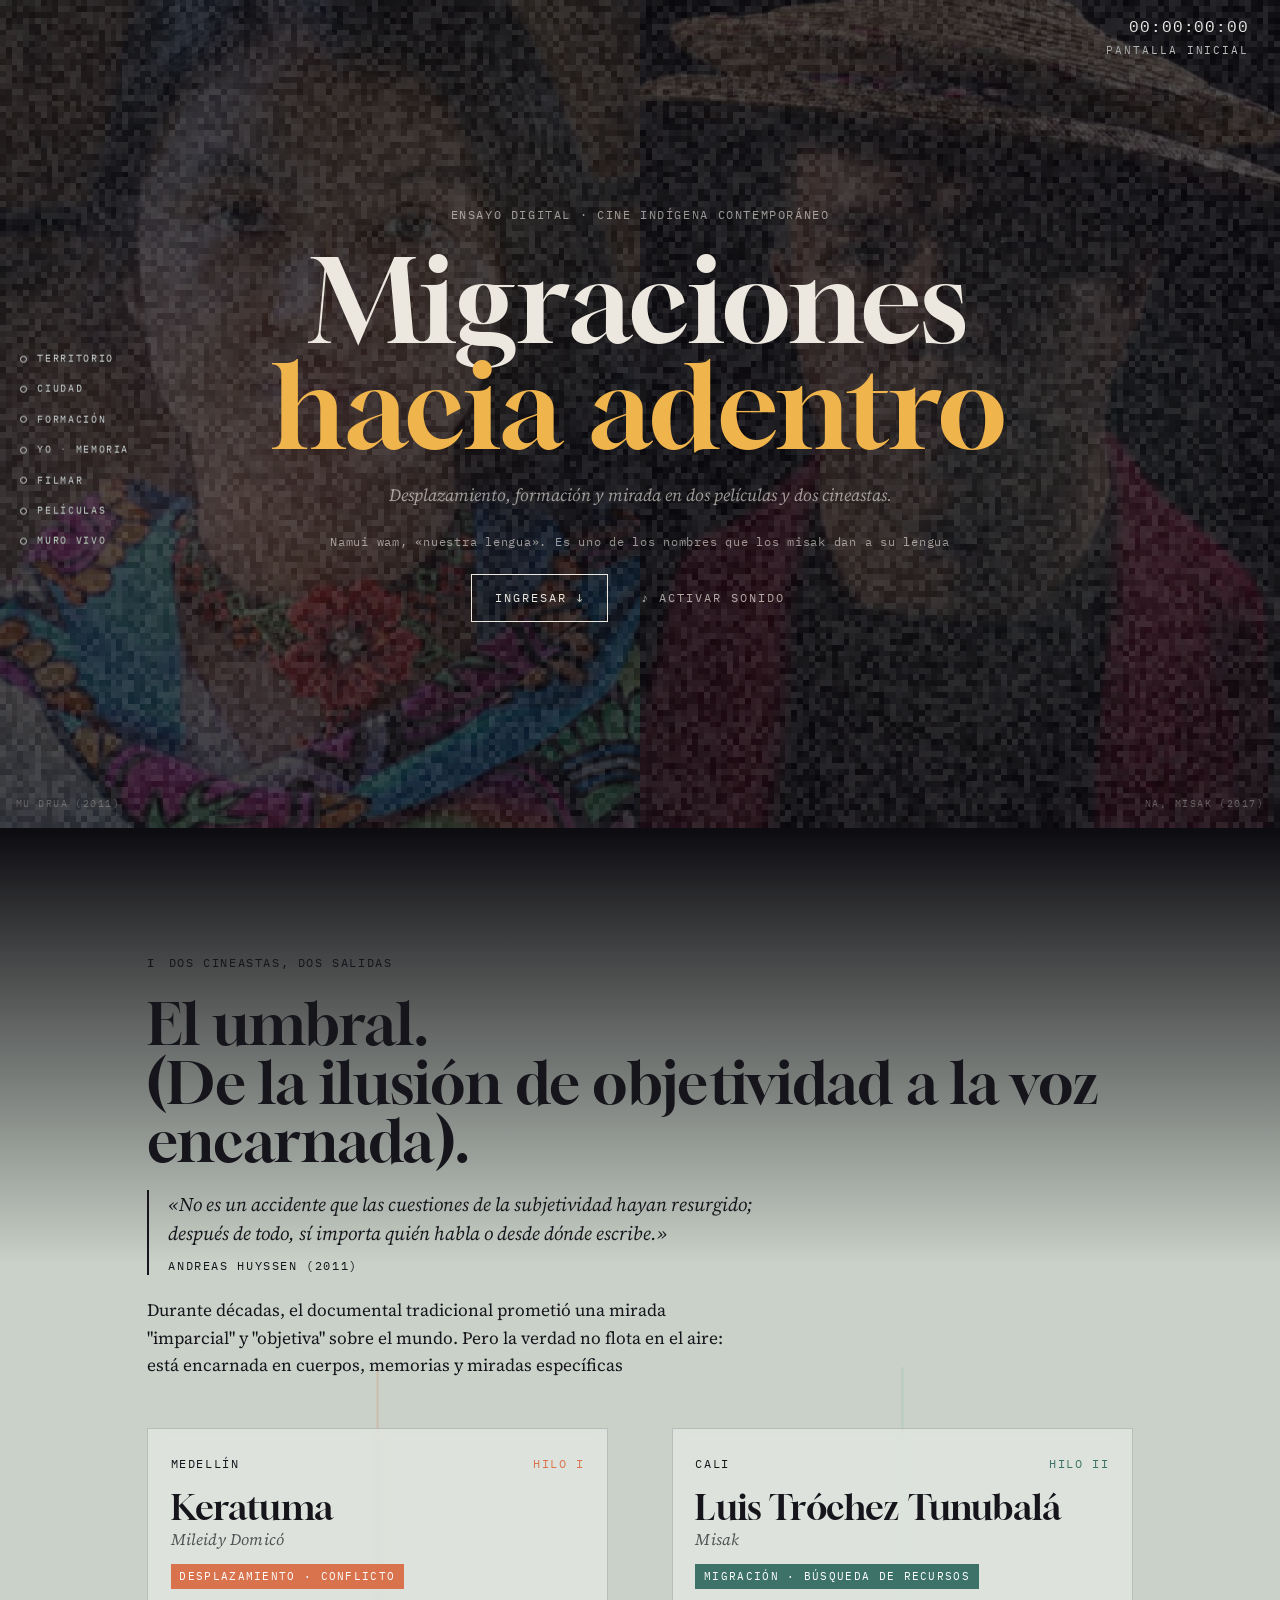
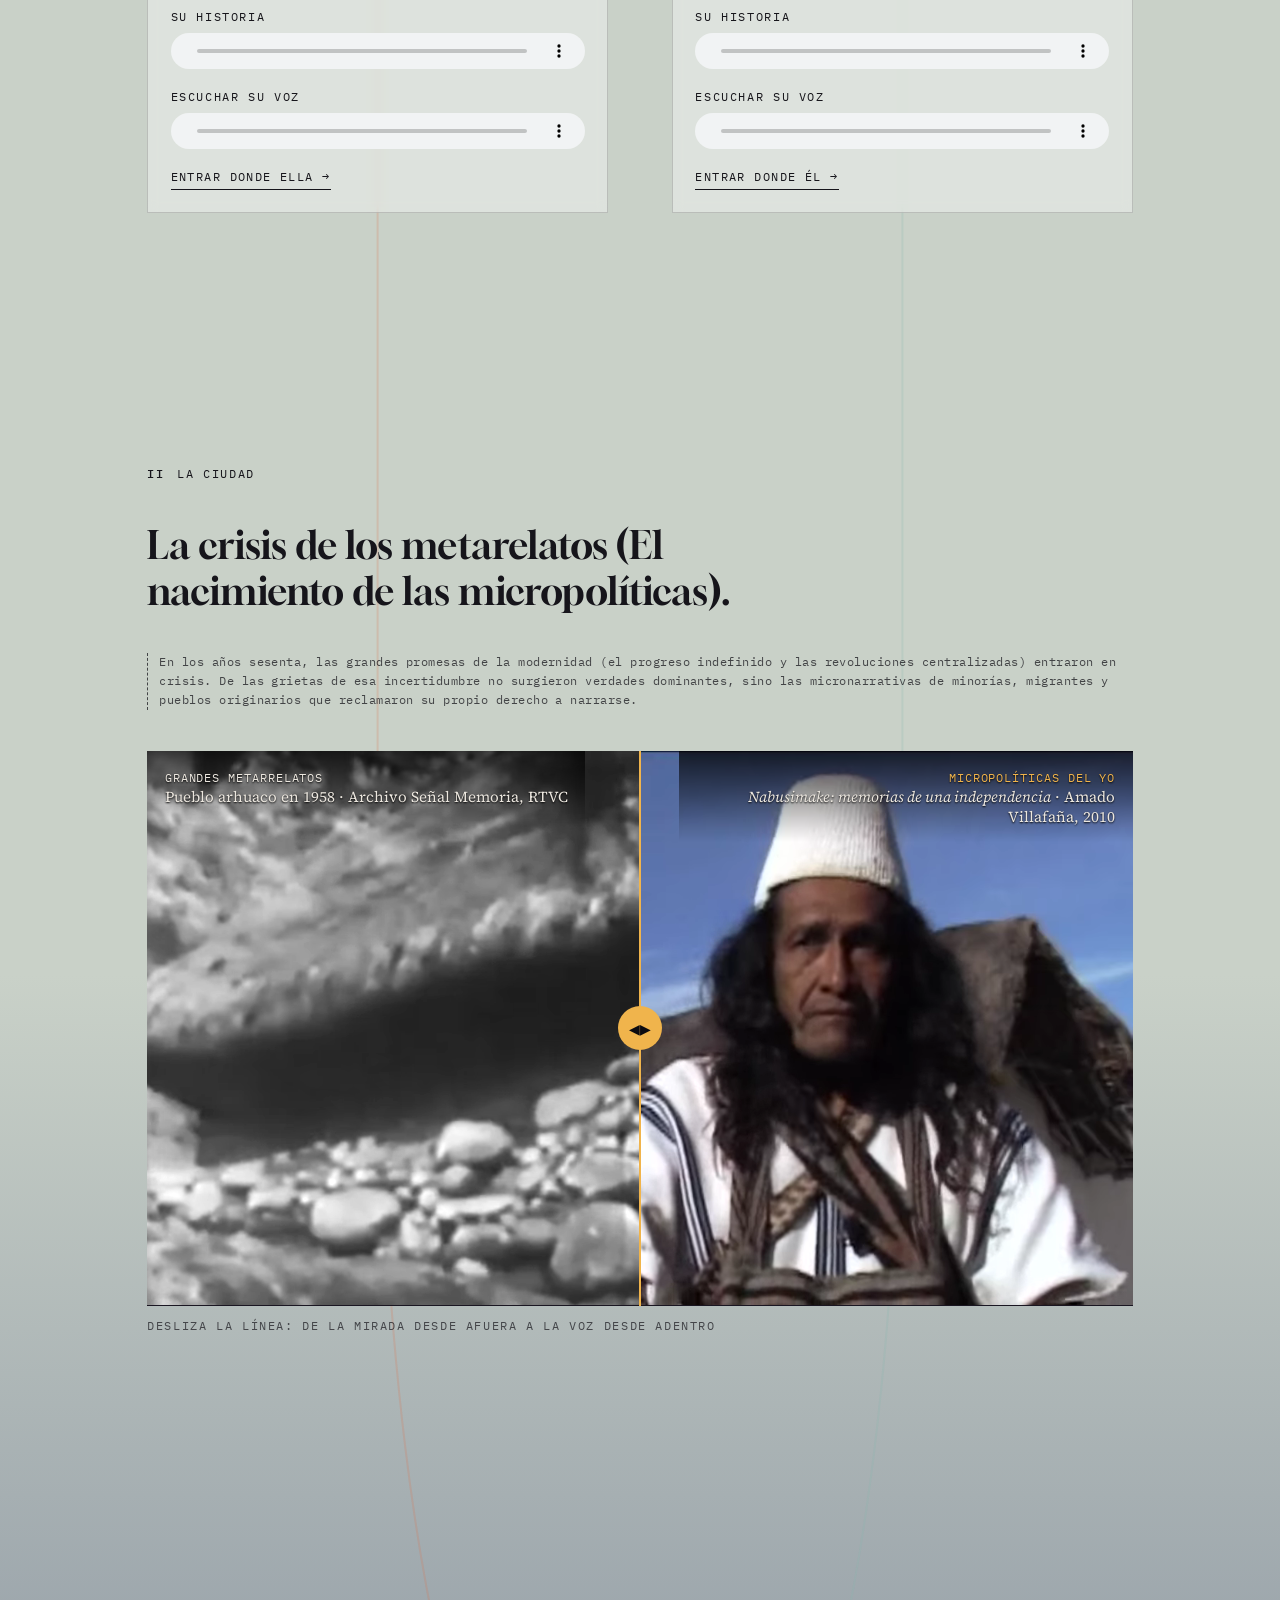
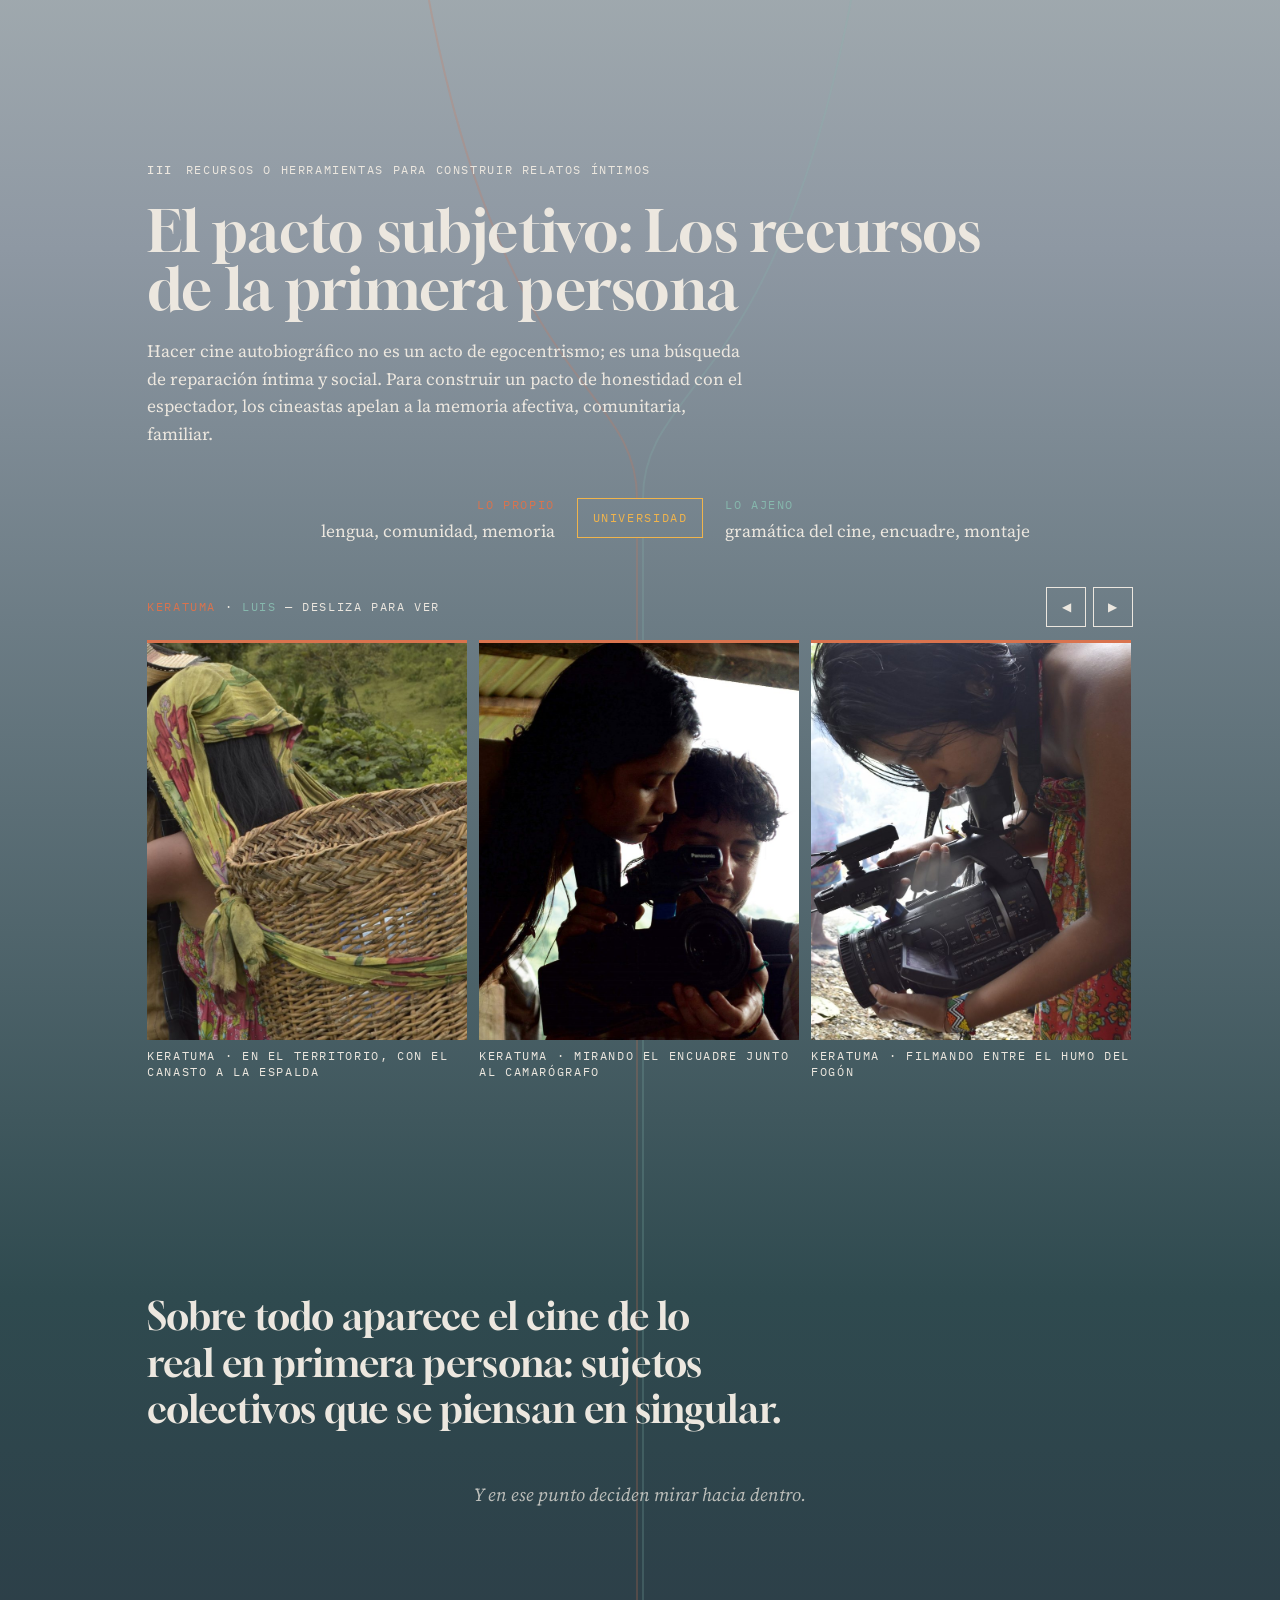
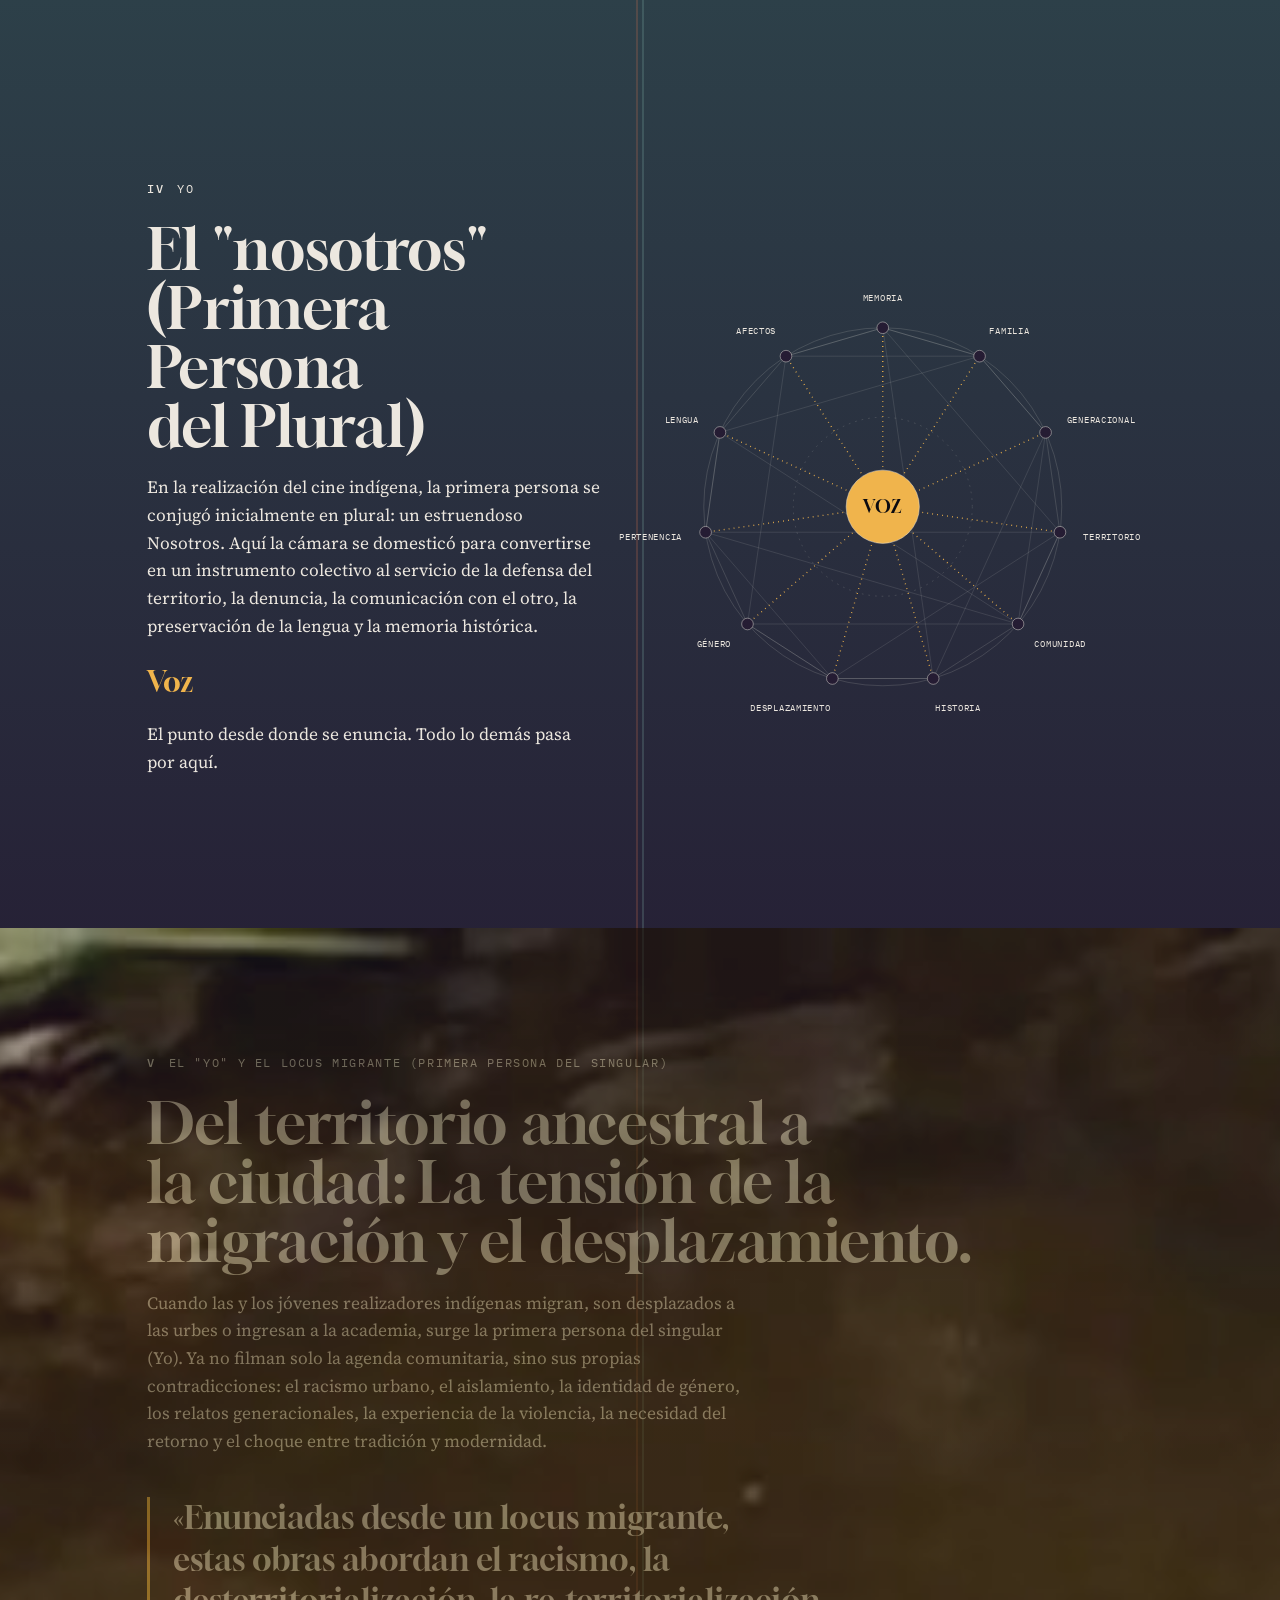
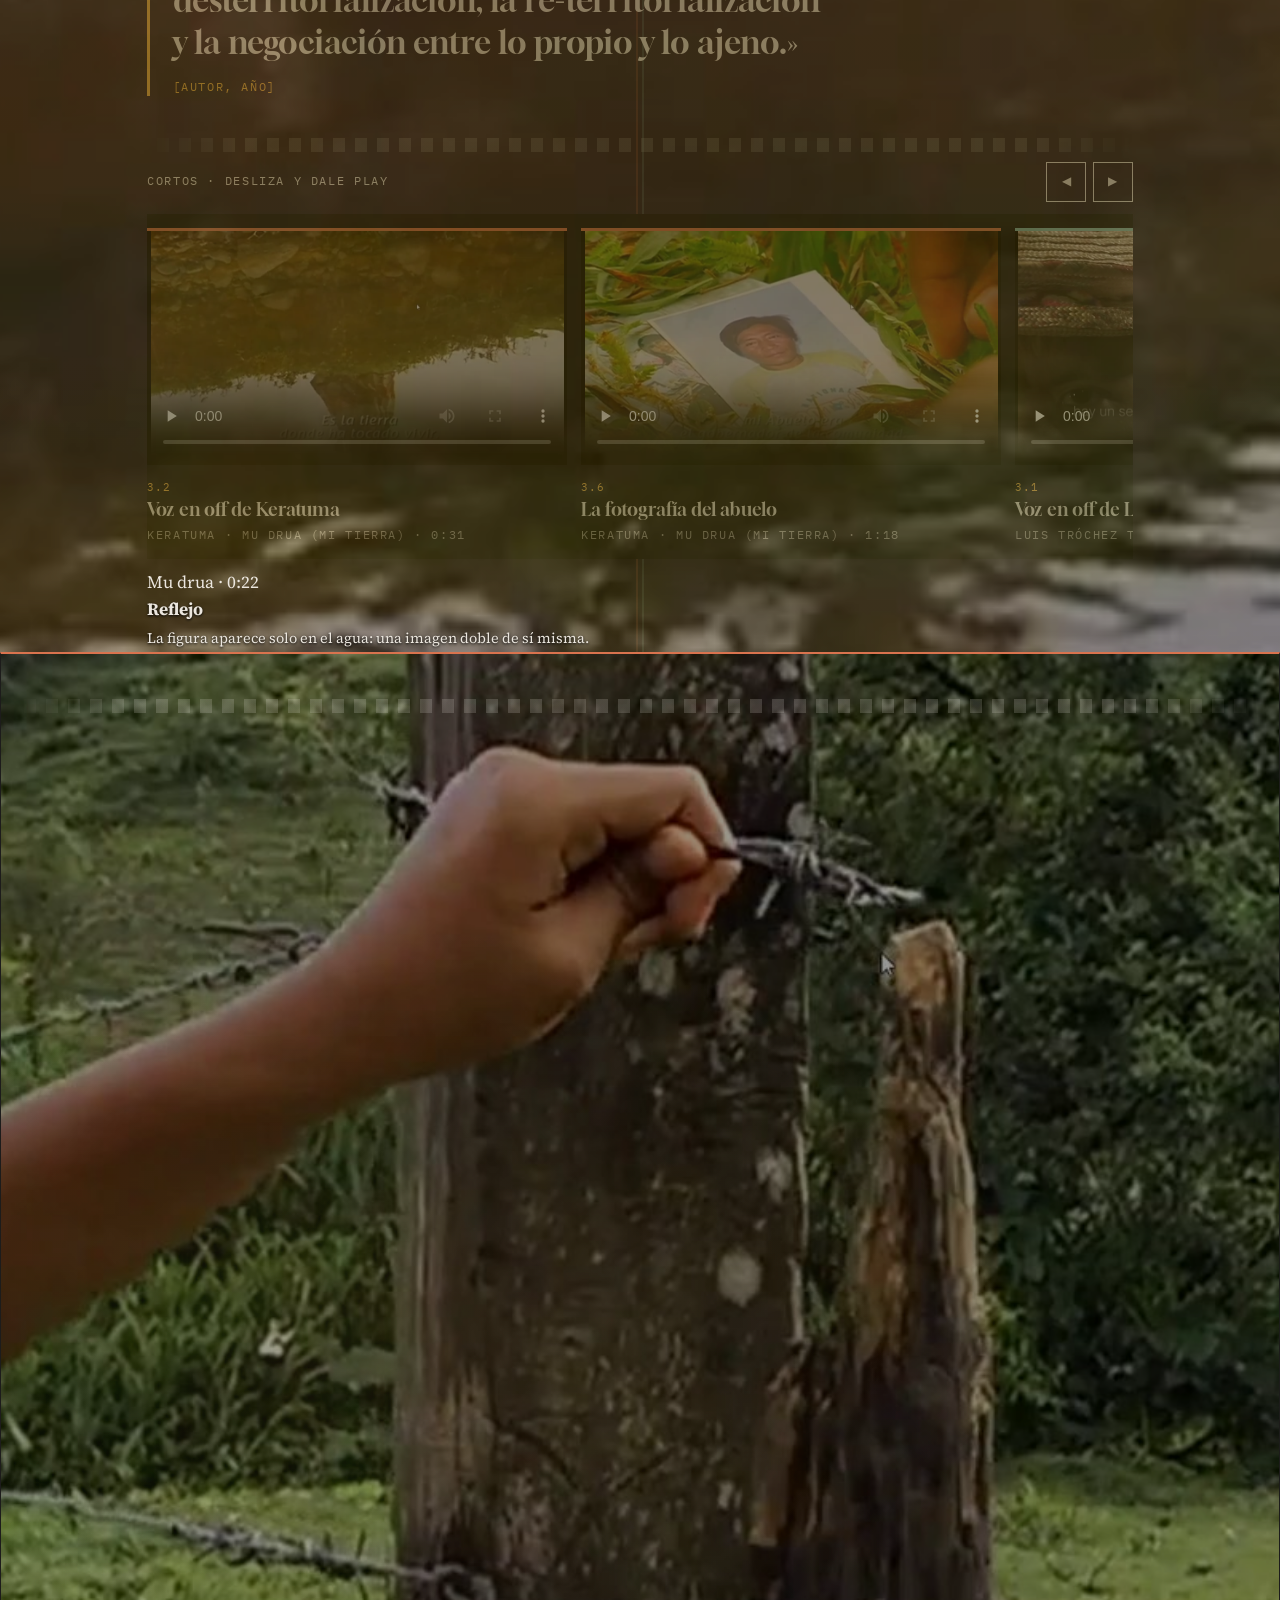
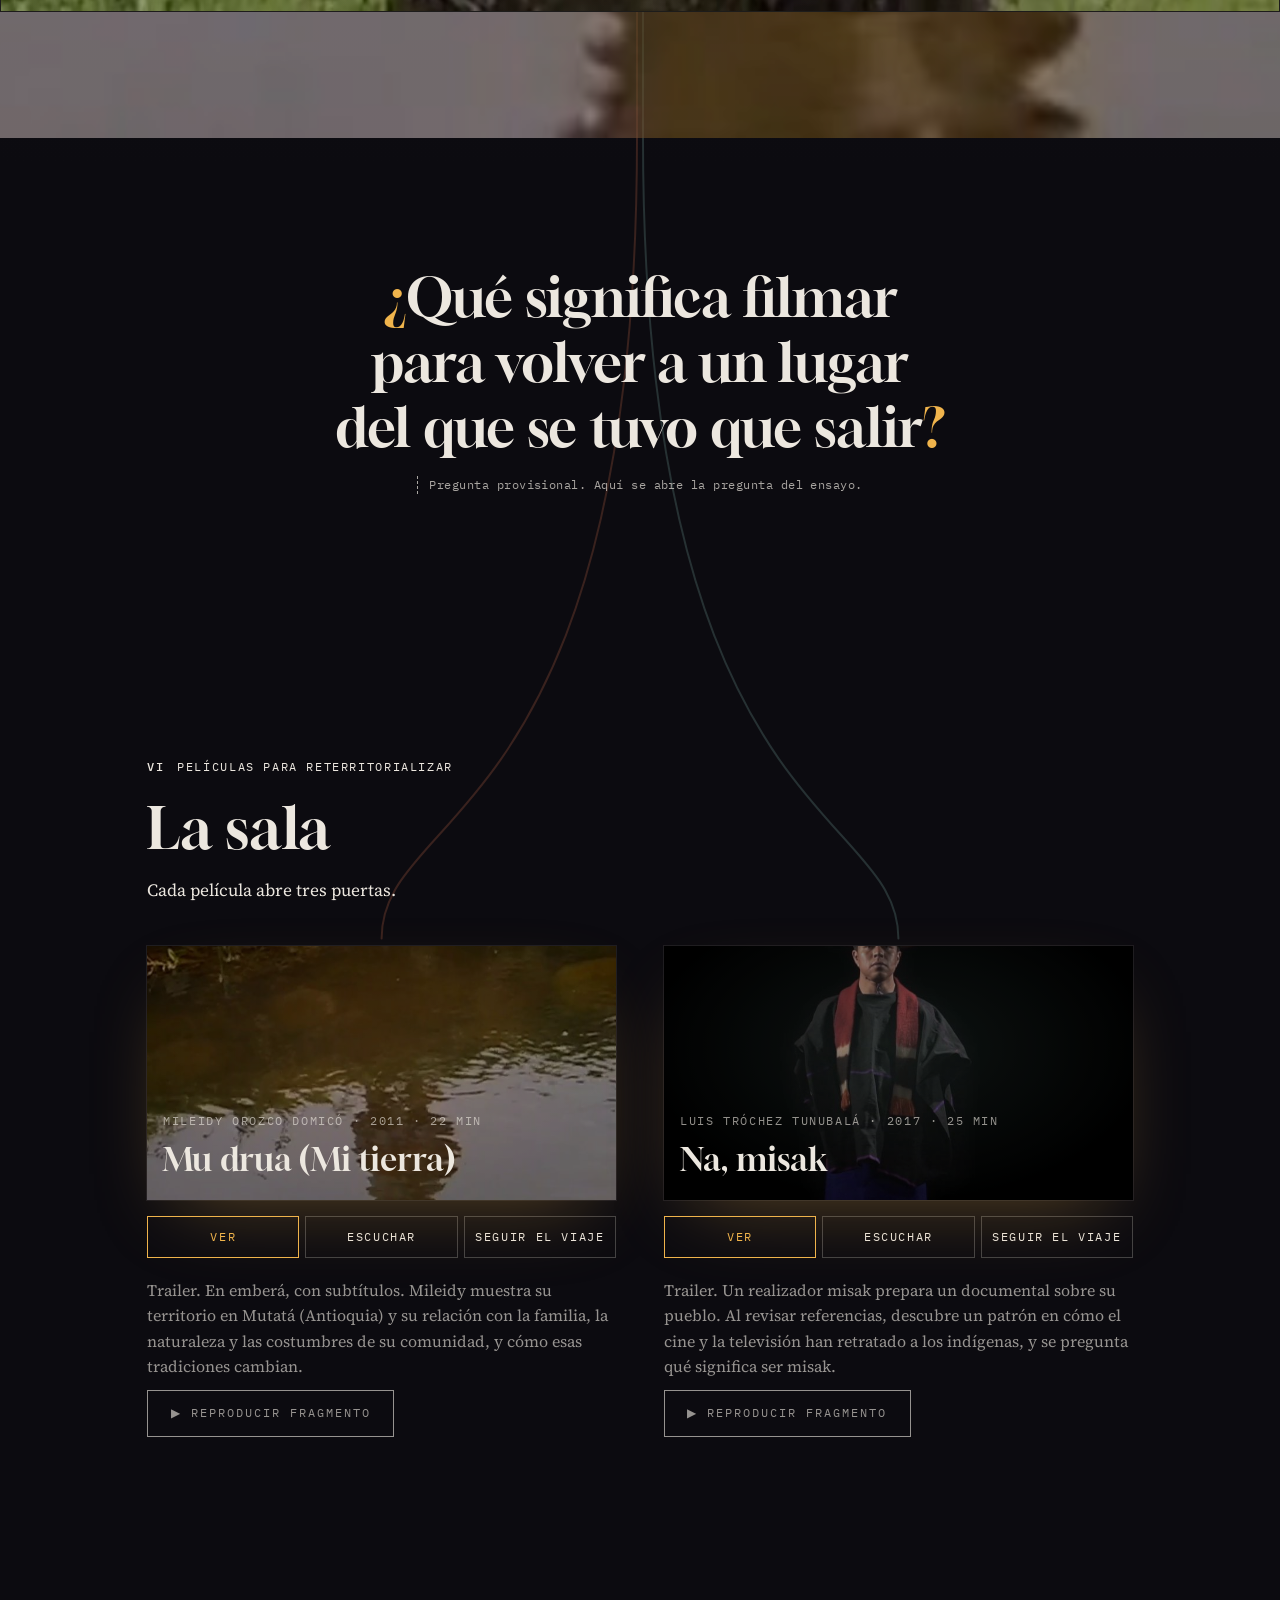
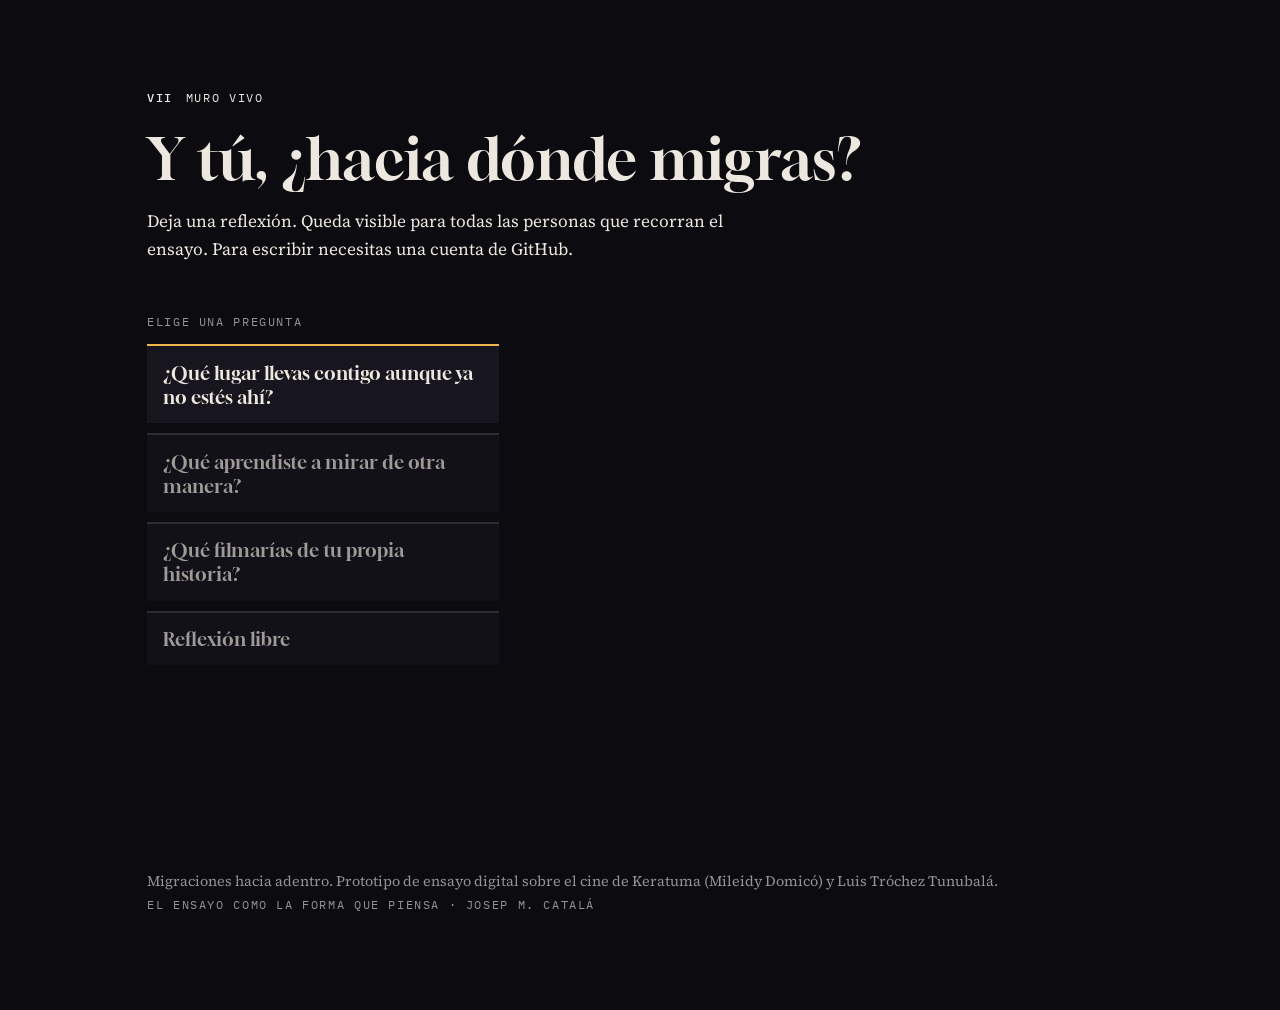
==== commit d086ba86: "Update comments and structure for short films section" ====
--- a/index.html
+++ b/index.html
@@ -223,57 +223,56 @@
         <cite class="label" style="display:block;margin-top:.9rem;font-style:normal;color:var(--luz)">[Autor, año]</cite>
       </blockquote>
       <div class="perfo" aria-hidden="true"></div>
-     <!-- ================= HOJA DE CONTACTOS =================
-           Cada recuadro es un <div class="cuadro">. En cada uno puedes cambiar:
-           · src="…"  → la imagen (formato 4:3, por ejemplo 800 × 600)
-           · el texto pequeño de arriba (película · minuto)
-           · el título (<b>) y la frase (<small>)
-           Para quitar un recuadro, borra desde <div class="cuadro"…> hasta su </div> final.
-           La línea <div id="contactos" hidden></div> debe quedarse: la usa el código.
-           ====================================================== -->
+          <!-- ================= TIRA DE PELÍCULA: CORTOS =================
+           · Cada corto es un <figure>. Cambia:
+             - src="…"     → el video (.mp4)      - poster="…" → la imagen de portada (.jpg)
+             - el título (<b>) y la línea pequeña (autor · película · duración)
+           · Para agregar un corto, copia un <figure> … </figure> completo; para quitarlo, bórralo
+           · Borde naranja = Keratuma (hiloA), verde = Luis (hiloB), dorado = otros (luz)
+           · La línea <div id="contactos" hidden></div> debe quedarse: la usa el código
+           ============================================================== -->
       <div id="contactos" hidden></div>
-      <div class="contactos">
-        <div class="cuadro" style="background:#000;border-top:2px solid var(--hiloA)">
-          <img src="fragmento-keratuma-1.jpg" alt="Pie descalzo sobre arena oscura" loading="lazy" style="position:absolute;inset:0;width:100%;height:100%;object-fit:cover;opacity:.6">
-          <span class="tcode" style="position:relative;z-index:1;color:#ece7df">Mu drua · 0:00</span>
-          <div style="position:relative;z-index:1;text-shadow:0 1px 3px #000"><b>Cuerpo</b><br><small style="color:#ece7df">El pie descalzo sobre la arena: el territorio se mide con el cuerpo.</small></div>
-        </div>
-        <div class="cuadro" style="background:#000;border-top:2px solid var(--hiloA)">
-          <img src="fragmento-keratuma-2.jpg" alt="Pies que caminan sobre la tierra" loading="lazy" style="position:absolute;inset:0;width:100%;height:100%;object-fit:cover;opacity:.6">
-          <span class="tcode" style="position:relative;z-index:1;color:#ece7df">Mu drua · 0:04</span>
-          <div style="position:relative;z-index:1;text-shadow:0 1px 3px #000"><b>Desplazamiento</b><br><small style="color:#ece7df">Caminar es la forma del relato. La cámara sigue los pasos, no el rostro.</small></div>
-        </div>
-        <div class="cuadro" style="background:#000;border-top:2px solid var(--hiloA)">
-          <img src="fragmento-keratuma-3.jpg" alt="Reflejo de una persona en el agua de un río" loading="lazy" style="position:absolute;inset:0;width:100%;height:100%;object-fit:cover;opacity:.6">
+      <div class="tira-cortos" style="position:relative;margin:.6rem 0">
+        <div class="label" style="display:flex;justify-content:space-between;align-items:center;gap:1rem;margin-bottom:.8rem">
+          <span>Cortos · desliza y dale play</span>
+          <span style="display:flex;gap:.4rem">
+            <button type="button" aria-label="Corto anterior" onclick="var p=this.closest('.tira-cortos').querySelector('.pista');p.scrollBy({left:-p.clientWidth*.8,behavior:'smooth'})" style="width:40px;height:40px;border:1px solid currentColor;background:transparent;cursor:pointer">◀</button>
+            <button type="button" aria-label="Corto siguiente" onclick="var p=this.closest('.tira-cortos').querySelector('.pista');p.scrollBy({left:p.clientWidth*.8,behavior:'smooth'})" style="width:40px;height:40px;border:1px solid currentColor;background:transparent;cursor:pointer">▶</button>
+          </span>
+        </div>
+        <div class="pista" tabindex="0" aria-label="Tira de cortos" style="display:flex;gap:14px;overflow-x:auto;scroll-snap-type:x mandatory;scroll-behavior:smooth;-webkit-overflow-scrolling:touch;padding:14px;background:#0c0b10;scrollbar-width:thin">
+          <figure style="flex:0 0 clamp(250px,34vw,420px);margin:0;scroll-snap-align:start">
+            <video controls preload="none" playsinline poster="corto-3-2.jpg" style="display:block;width:100%;aspect-ratio:16/9;object-fit:contain;background:#000;border-top:3px solid var(--hiloA)"><source src="corto-3-2.mp4" type="video/mp4"></video>
+            <figcaption style="margin-top:.6rem;line-height:1.35"><span style="font-family:var(--mono);font-size:.7rem;color:var(--luz);letter-spacing:.08em">3.2</span><br><b style="font-family:var(--display);font-weight:400;font-size:1.1rem">Voz en off de Keratuma</b><br><span class="label" style="color:var(--muted)">Keratuma · Mu drua (Mi tierra) · 0:31</span></figcaption>
+          </figure>
+          <figure style="flex:0 0 clamp(250px,34vw,420px);margin:0;scroll-snap-align:start">
+            <video controls preload="none" playsinline poster="corto-3-6.jpg" style="display:block;width:100%;aspect-ratio:16/9;object-fit:contain;background:#000;border-top:3px solid var(--hiloA)"><source src="corto-3-6.mp4" type="video/mp4"></video>
+            <figcaption style="margin-top:.6rem;line-height:1.35"><span style="font-family:var(--mono);font-size:.7rem;color:var(--luz);letter-spacing:.08em">3.6</span><br><b style="font-family:var(--display);font-weight:400;font-size:1.1rem">La fotografía del abuelo</b><br><span class="label" style="color:var(--muted)">Keratuma · Mu drua (Mi tierra) · 1:18</span></figcaption>
+          </figure>
+          <figure style="flex:0 0 clamp(250px,34vw,420px);margin:0;scroll-snap-align:start">
+            <video controls preload="none" playsinline poster="corto-3-1.jpg" style="display:block;width:100%;aspect-ratio:16/9;object-fit:contain;background:#000;border-top:3px solid var(--hiloB)"><source src="corto-3-1.mp4" type="video/mp4"></video>
+            <figcaption style="margin-top:.6rem;line-height:1.35"><span style="font-family:var(--mono);font-size:.7rem;color:var(--luz);letter-spacing:.08em">3.1</span><br><b style="font-family:var(--display);font-weight:400;font-size:1.1rem">Voz en off de Luis</b><br><span class="label" style="color:var(--muted)">Luis Tróchez Tunubalá · Na, misak · 2:01</span></figcaption>
+          </figure>
+          <figure style="flex:0 0 clamp(250px,34vw,420px);margin:0;scroll-snap-align:start">
+            <video controls preload="none" playsinline poster="corto-3-3.jpg" style="display:block;width:100%;aspect-ratio:16/9;object-fit:contain;background:#000;border-top:3px solid var(--hiloB)"><source src="corto-3-3.mp4" type="video/mp4"></video>
+            <figcaption style="margin-top:.6rem;line-height:1.35"><span style="font-family:var(--mono);font-size:.7rem;color:var(--luz);letter-spacing:.08em">3.3</span><br><b style="font-family:var(--display);font-weight:400;font-size:1.1rem">El cuerpo frente a la cámara</b><br><span class="label" style="color:var(--muted)">Luis Tróchez Tunubalá · Na, misak · 0:34</span></figcaption>
+          </figure>
+          <figure style="flex:0 0 clamp(250px,34vw,420px);margin:0;scroll-snap-align:start">
+            <video controls preload="none" playsinline poster="corto-3-7.jpg" style="display:block;width:100%;aspect-ratio:16/9;object-fit:contain;background:#000;border-top:3px solid var(--hiloB)"><source src="corto-3-7.mp4" type="video/mp4"></video>
+            <figcaption style="margin-top:.6rem;line-height:1.35"><span style="font-family:var(--mono);font-size:.7rem;color:var(--luz);letter-spacing:.08em">3.7</span><br><b style="font-family:var(--display);font-weight:400;font-size:1.1rem">El archivo en Na, misak</b><br><span class="label" style="color:var(--muted)">Archivo usado en Na, misak · 0:25</span></figcaption>
+          </figure>
+          <figure style="flex:0 0 clamp(250px,34vw,420px);margin:0;scroll-snap-align:start">
+            <video controls preload="none" playsinline poster="corto-3-5.jpg" style="display:block;width:100%;aspect-ratio:16/9;object-fit:contain;background:#000;border-top:3px solid var(--luz)"><source src="corto-3-5.mp4" type="video/mp4"></video>
+            <figcaption style="margin-top:.6rem;line-height:1.35"><span style="font-family:var(--mono);font-size:.7rem;color:var(--luz);letter-spacing:.08em">3.5</span><br><b style="font-family:var(--display);font-weight:400;font-size:1.1rem">Amado Villafaña en Nabusimake</b><br><span class="label" style="color:var(--muted)">Nabusimake: memorias de una independencia · 1:29</span></figcaption>
+          </figure>
+        </div>
+      </div>
+      <img src="fragmento-keratuma-3.jpg" alt="Reflejo de una persona en el agua de un río" loading="lazy" style="position:absolute;inset:0;width:100%;height:100%;object-fit:cover;opacity:.6">
           <span class="tcode" style="position:relative;z-index:1;color:#ece7df">Mu drua · 0:22</span>
           <div style="position:relative;z-index:1;text-shadow:0 1px 3px #000"><b>Reflejo</b><br><small style="color:#ece7df">La figura aparece solo en el agua: una imagen doble de sí misma.</small></div>
         </div>
         <div class="cuadro" style="background:#000;border-top:2px solid var(--hiloA)">
           <img src="fragmento-keratuma-4.jpg" alt="Mano sobre una cerca de alambre de púas" loading="lazy" style="position:absolute;inset:0;width:100%;height:100%;object-fit:cover;opacity:.6">
-          <span class="tcode" style="position:relative;z-index:1;color:#ece7df">Mu drua · 0:30</span>
-          <div style="position:relative;z-index:1;text-shadow:0 1px 3px #000"><b>Frontera</b><br><small style="color:#ece7df">Una mano en el alambre de púas: la tierra donde «ha tocado vivir».</small></div>
-        </div>
-        <div class="cuadro" style="background:#000;border-top:2px solid var(--hiloB)">
-          <img src="fragmento-luis-1.jpg" alt="Sombrero misak de iraca visto desde arriba" loading="lazy" style="position:absolute;inset:0;width:100%;height:100%;object-fit:cover;opacity:.6">
-          <span class="tcode" style="position:relative;z-index:1;color:#ece7df">Na, misak · 0:01</span>
-          <div style="position:relative;z-index:1;text-shadow:0 1px 3px #000"><b>Voz propia</b><br><small style="color:#ece7df">El rostro bajo el sombrero de iraca: hablar sin exponerse.</small></div>
-        </div>
-        <div class="cuadro" style="background:#000;border-top:2px solid var(--hiloB)">
-          <img src="fragmento-luis-2.jpg" alt="Detalle de ruana negra y bufanda roja" loading="lazy" style="position:absolute;inset:0;width:100%;height:100%;object-fit:cover;opacity:.6">
-          <span class="tcode" style="position:relative;z-index:1;color:#ece7df">Na, misak · 0:32</span>
-          <div style="position:relative;z-index:1;text-shadow:0 1px 3px #000"><b>Plano detalle</b><br><small style="color:#ece7df">La ruana y el rebozo en primer plano, antes que el estereotipo.</small></div>
-        </div>
-        <div class="cuadro" style="background:#000;border-top:2px solid var(--hiloB)">
-          <img src="fragmento-luis-3.jpg" alt="Retrato de cuerpo entero sobre fondo negro" loading="lazy" style="position:absolute;inset:0;width:100%;height:100%;object-fit:cover;opacity:.6">
-          <span class="tcode" style="position:relative;z-index:1;color:#ece7df">Na, misak · 1:20</span>
-          <div style="position:relative;z-index:1;text-shadow:0 1px 3px #000"><b>Retrato</b><br><small style="color:#ece7df">De cuerpo entero frente al vacío: «hay un ser humano».</small></div>
-        </div>
-        <div class="cuadro" style="background:#000;border-top:2px solid var(--hiloB)">
-          <img src="fragmento-luis-4.jpg" alt="Fotografía de archivo de una comunidad indígena" loading="lazy" style="position:absolute;inset:0;width:100%;height:100%;object-fit:cover;opacity:.6">
-          <span class="tcode" style="position:relative;z-index:1;color:#ece7df">Na, misak · 1:41</span>
-          <div style="position:relative;z-index:1;text-shadow:0 1px 3px #000"><b>Archivo</b><br><small style="color:#ece7df">La imagen de archivo: cómo nos miraron otros.</small></div>
-        </div>
-      </div>
       <div class="perfo" aria-hidden="true"></div>
     </div>
   </section>
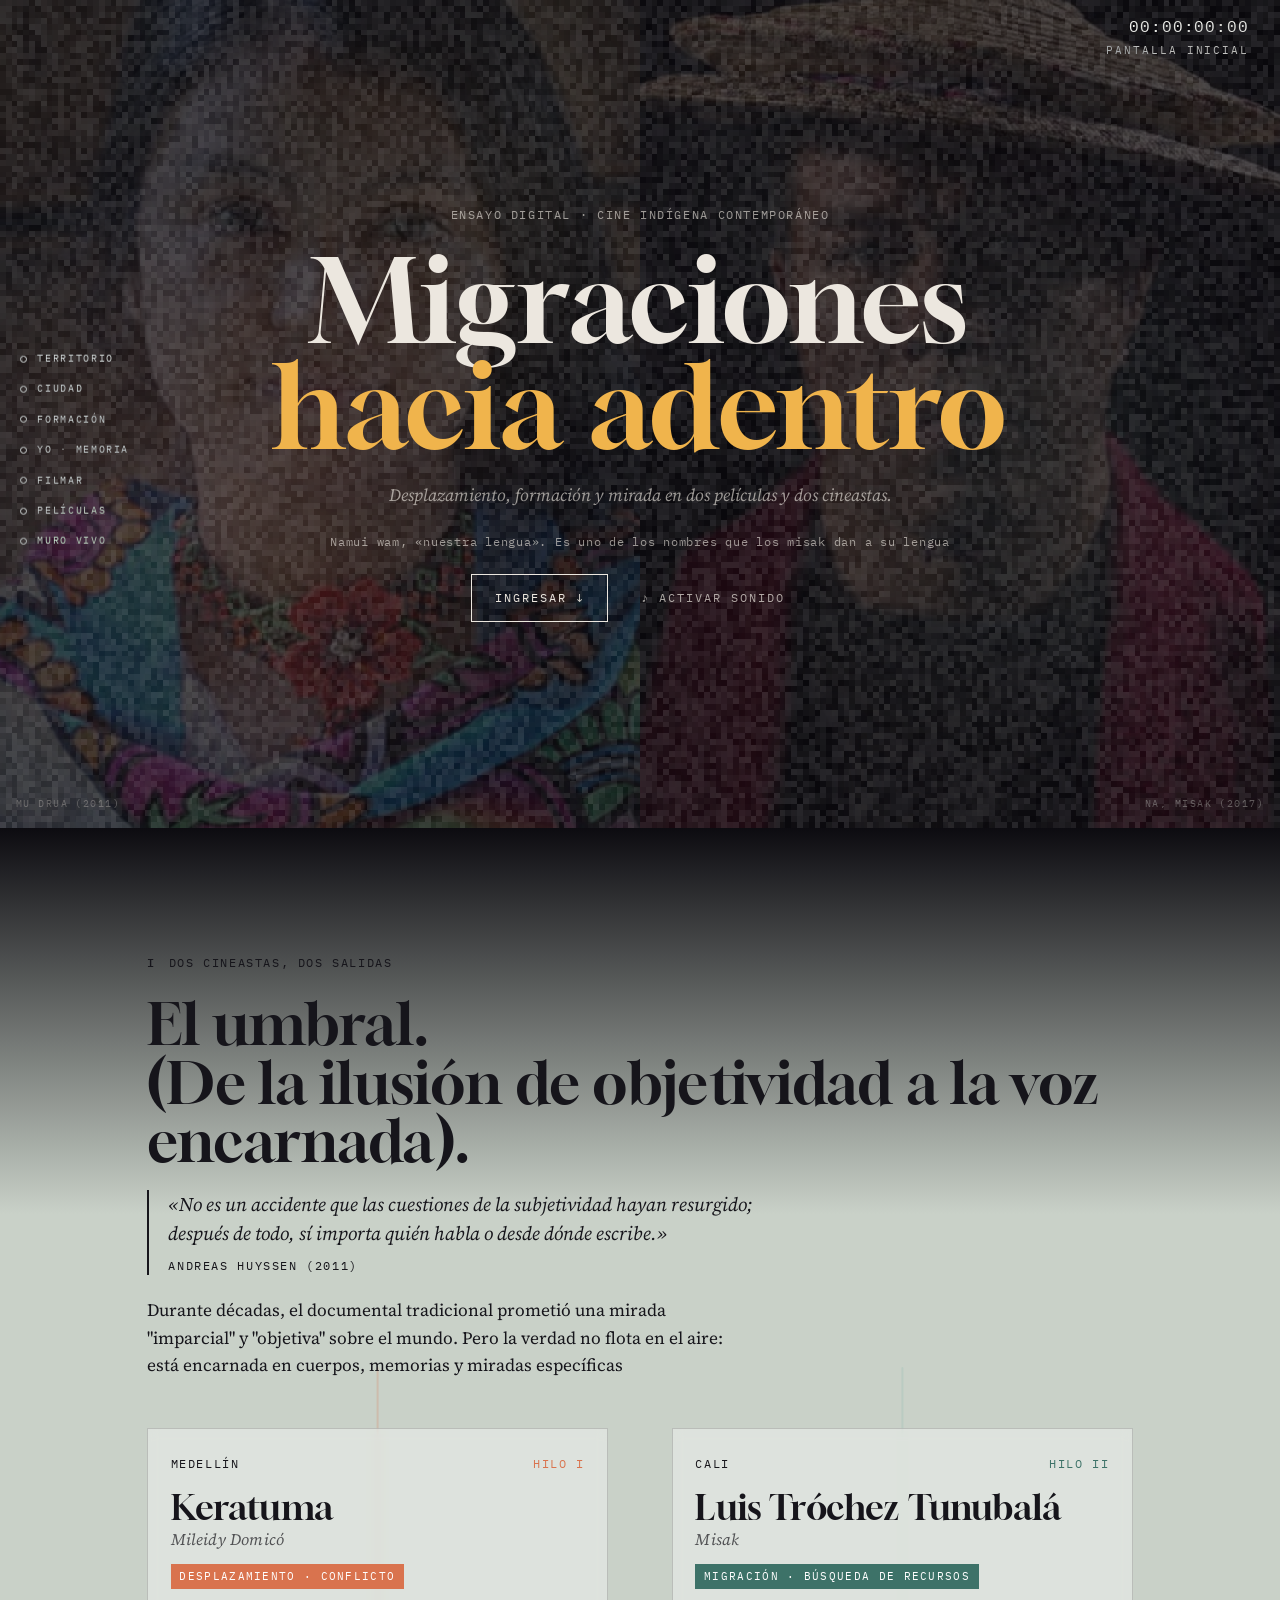
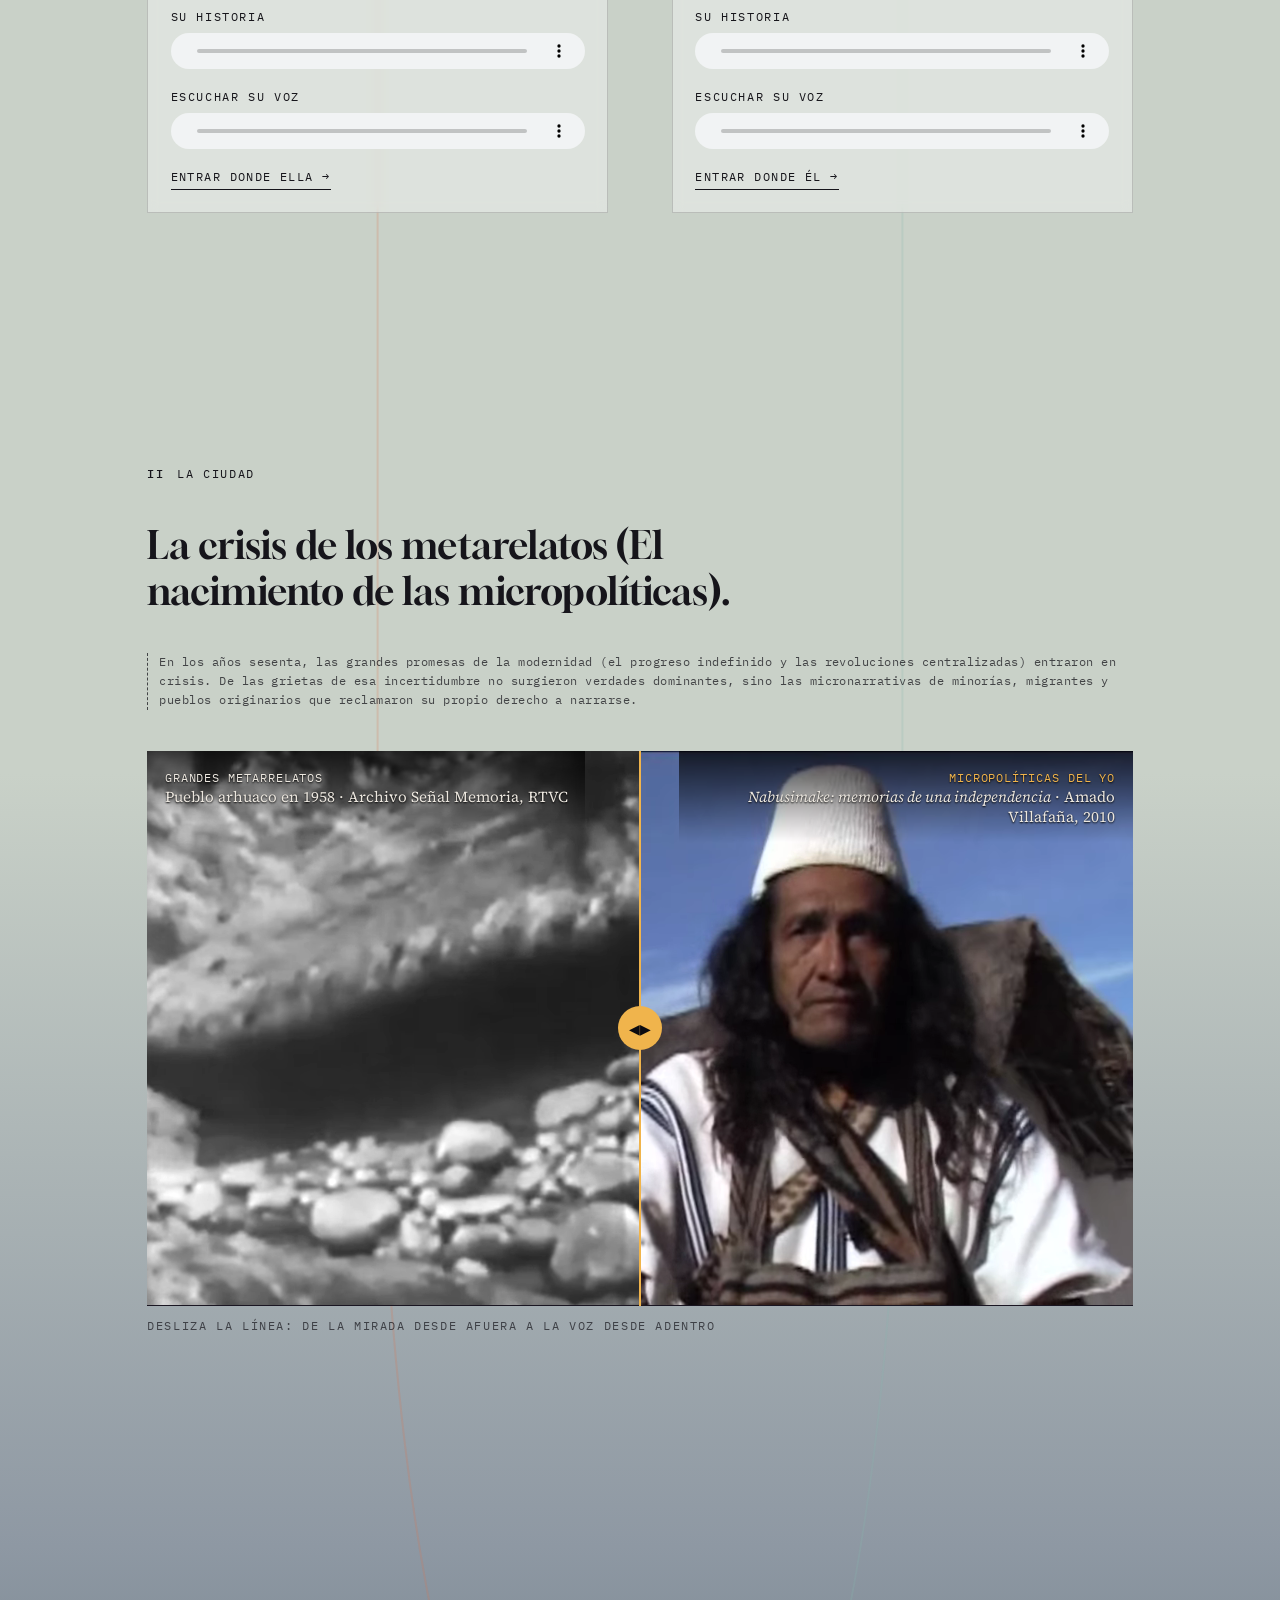
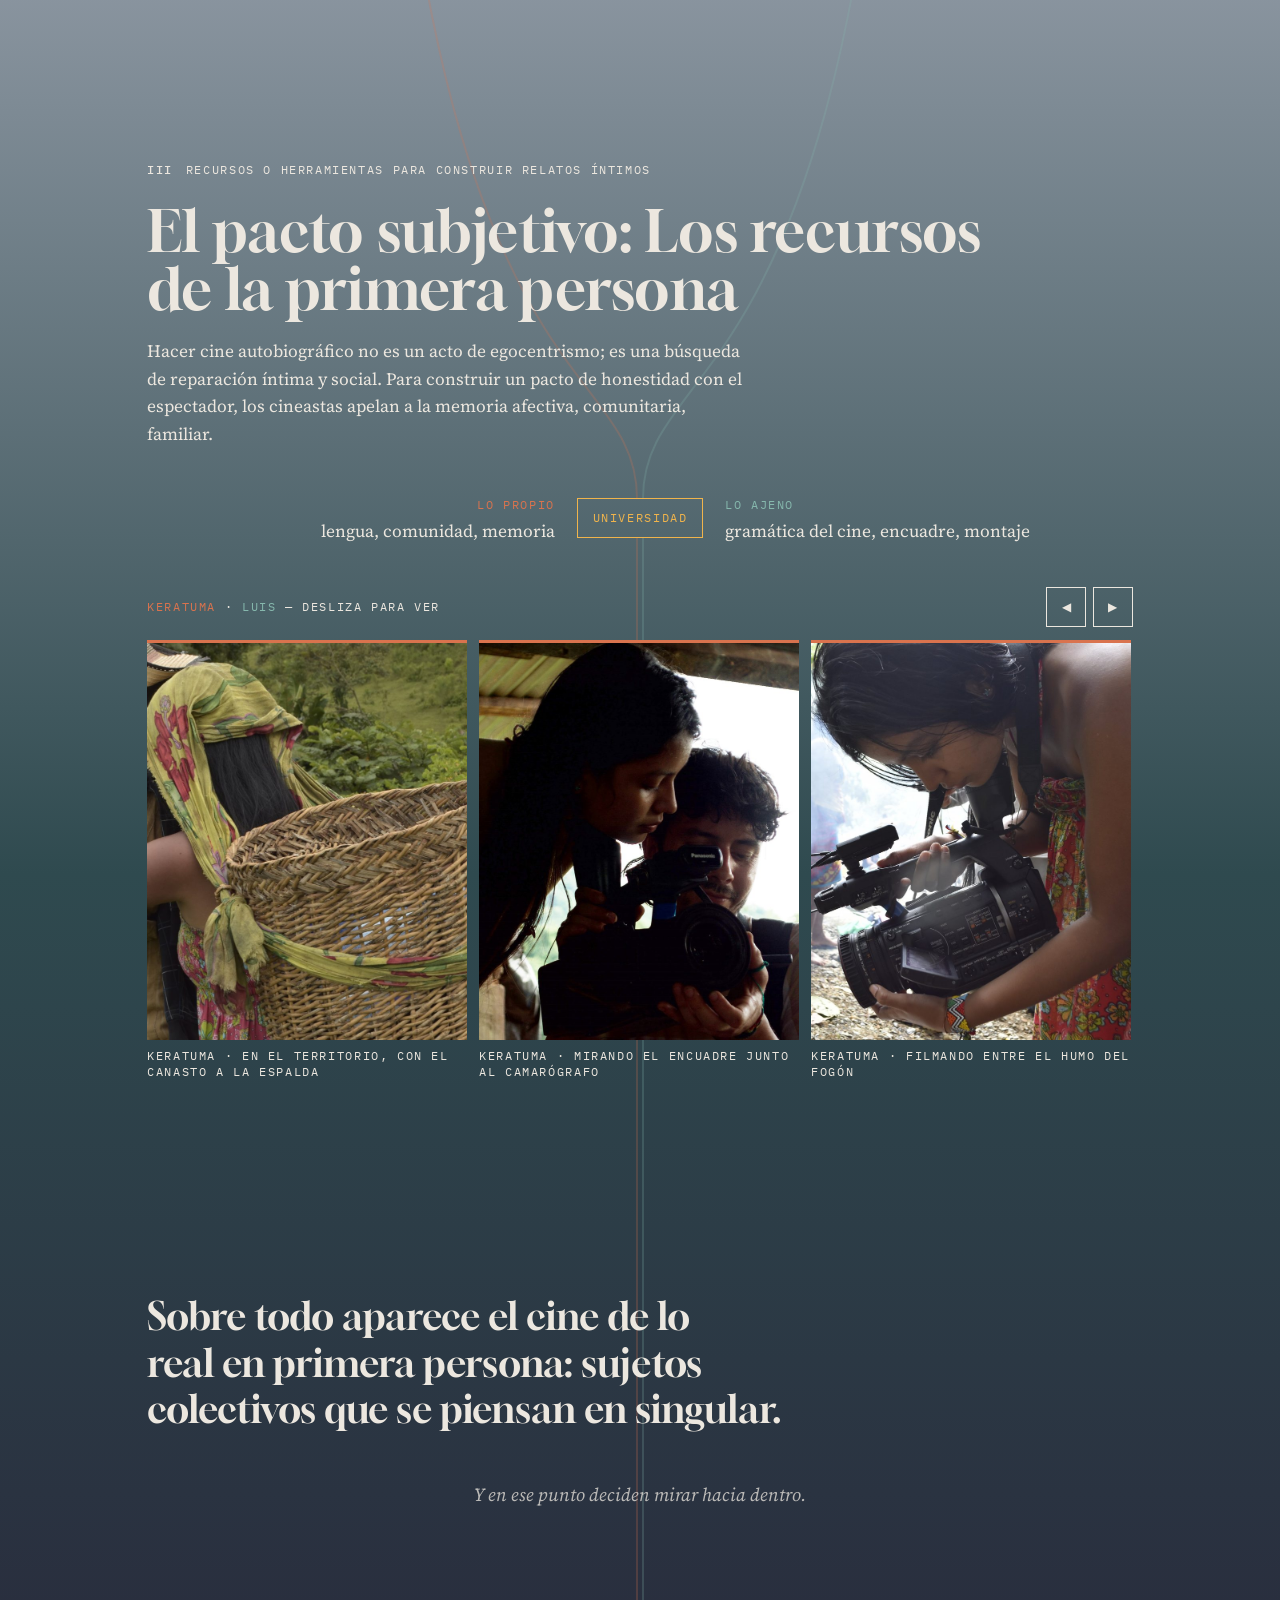
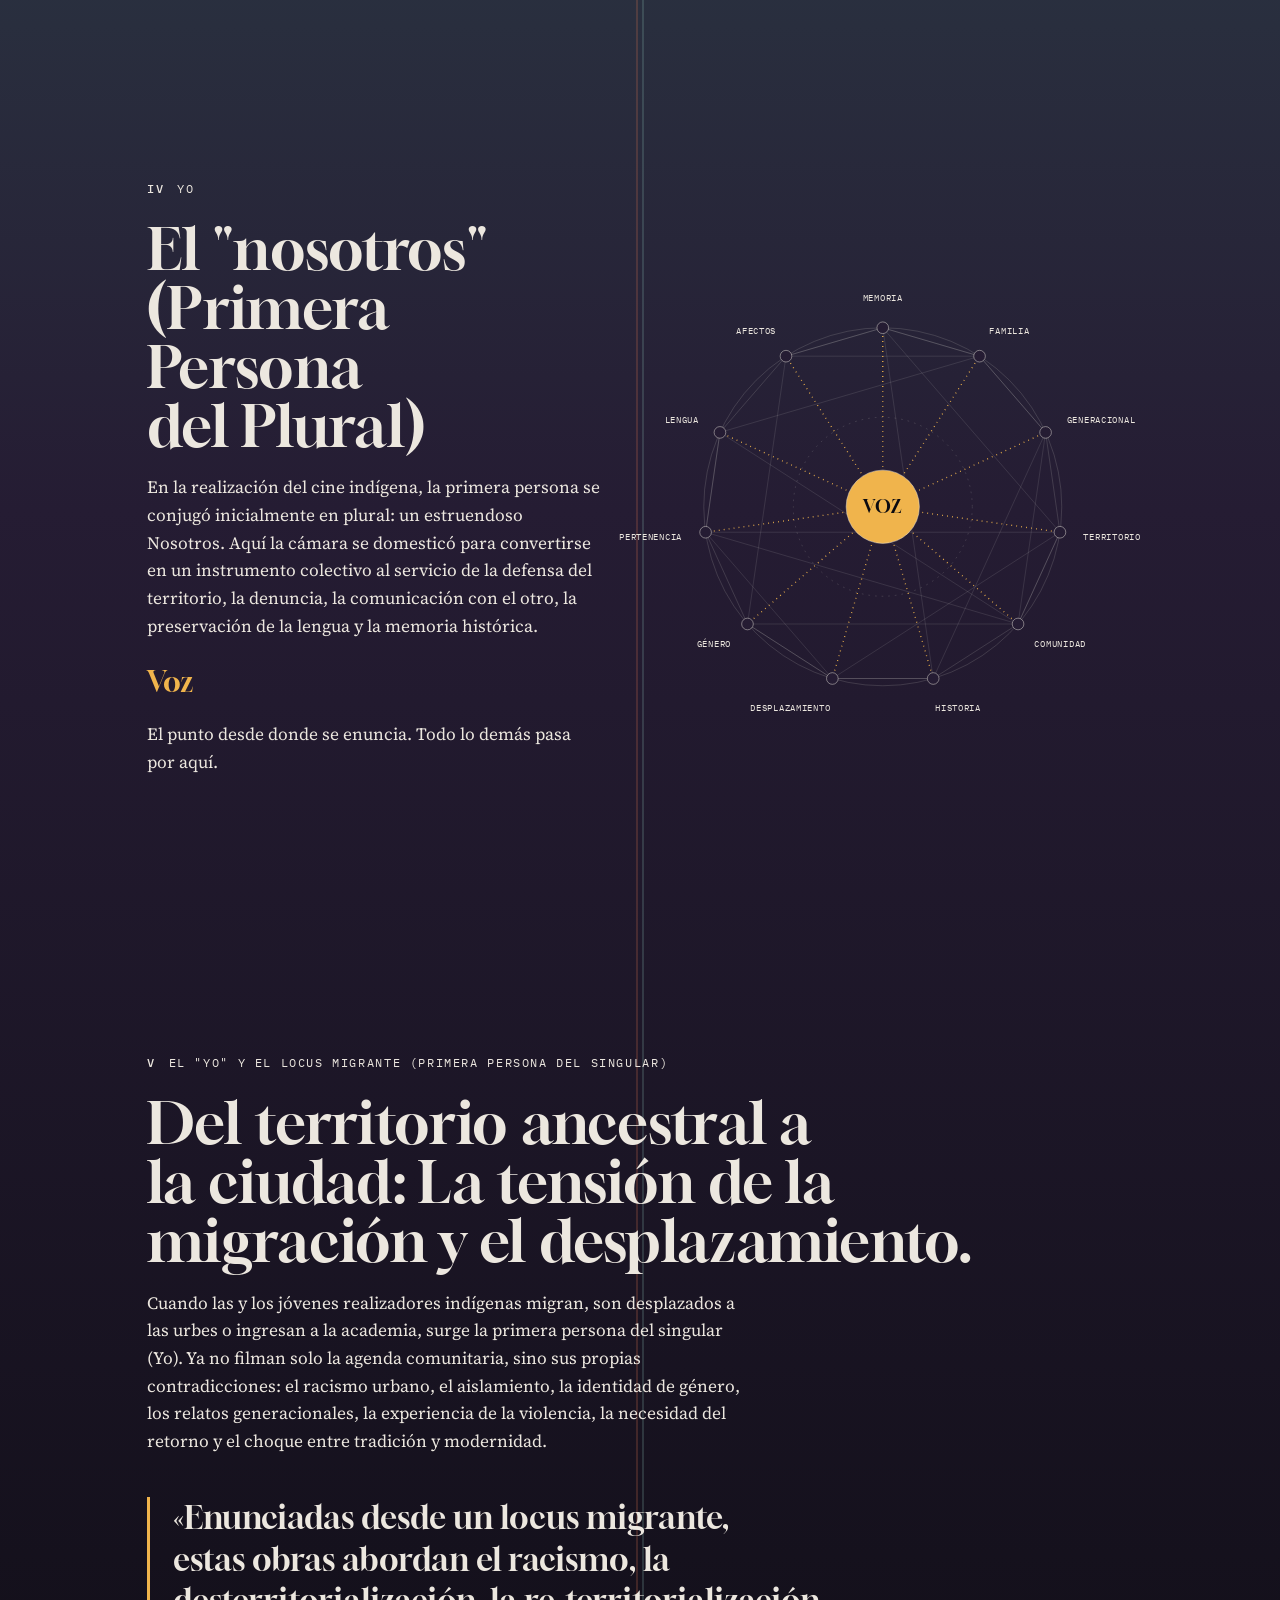
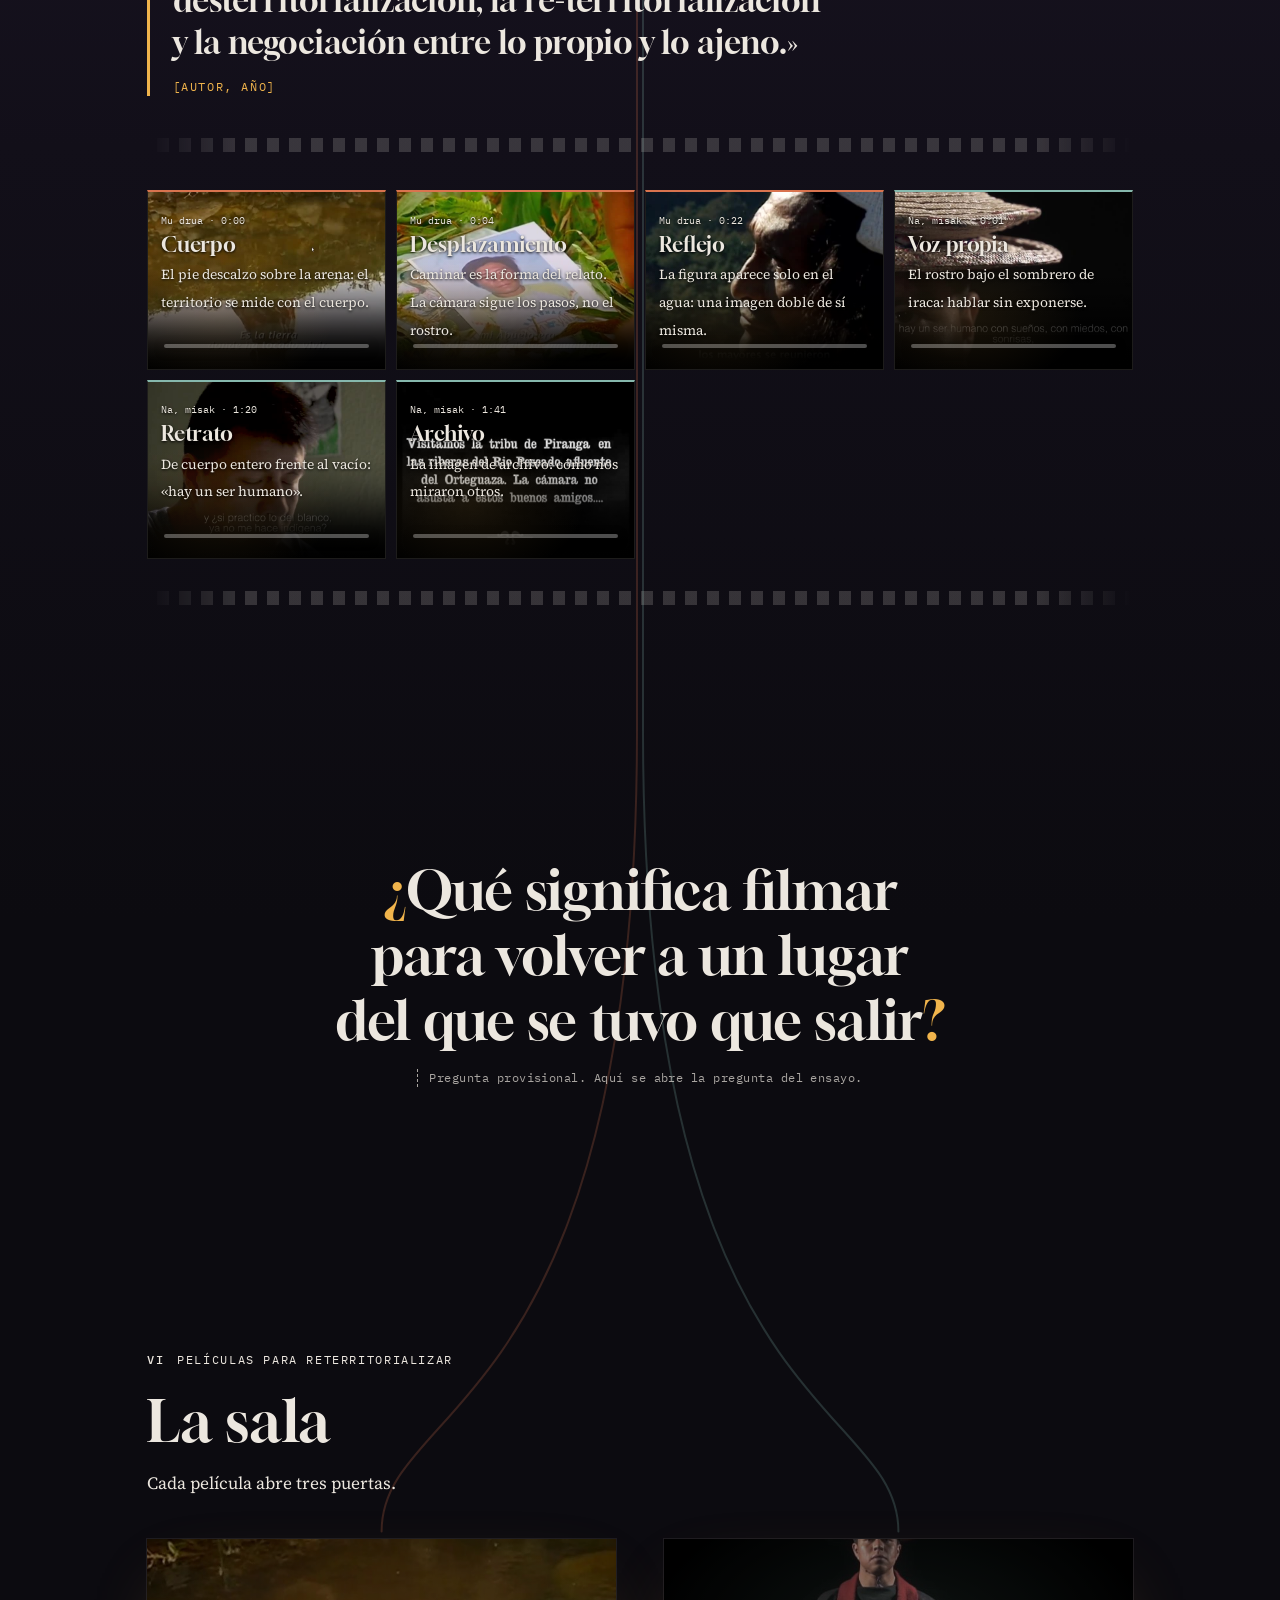
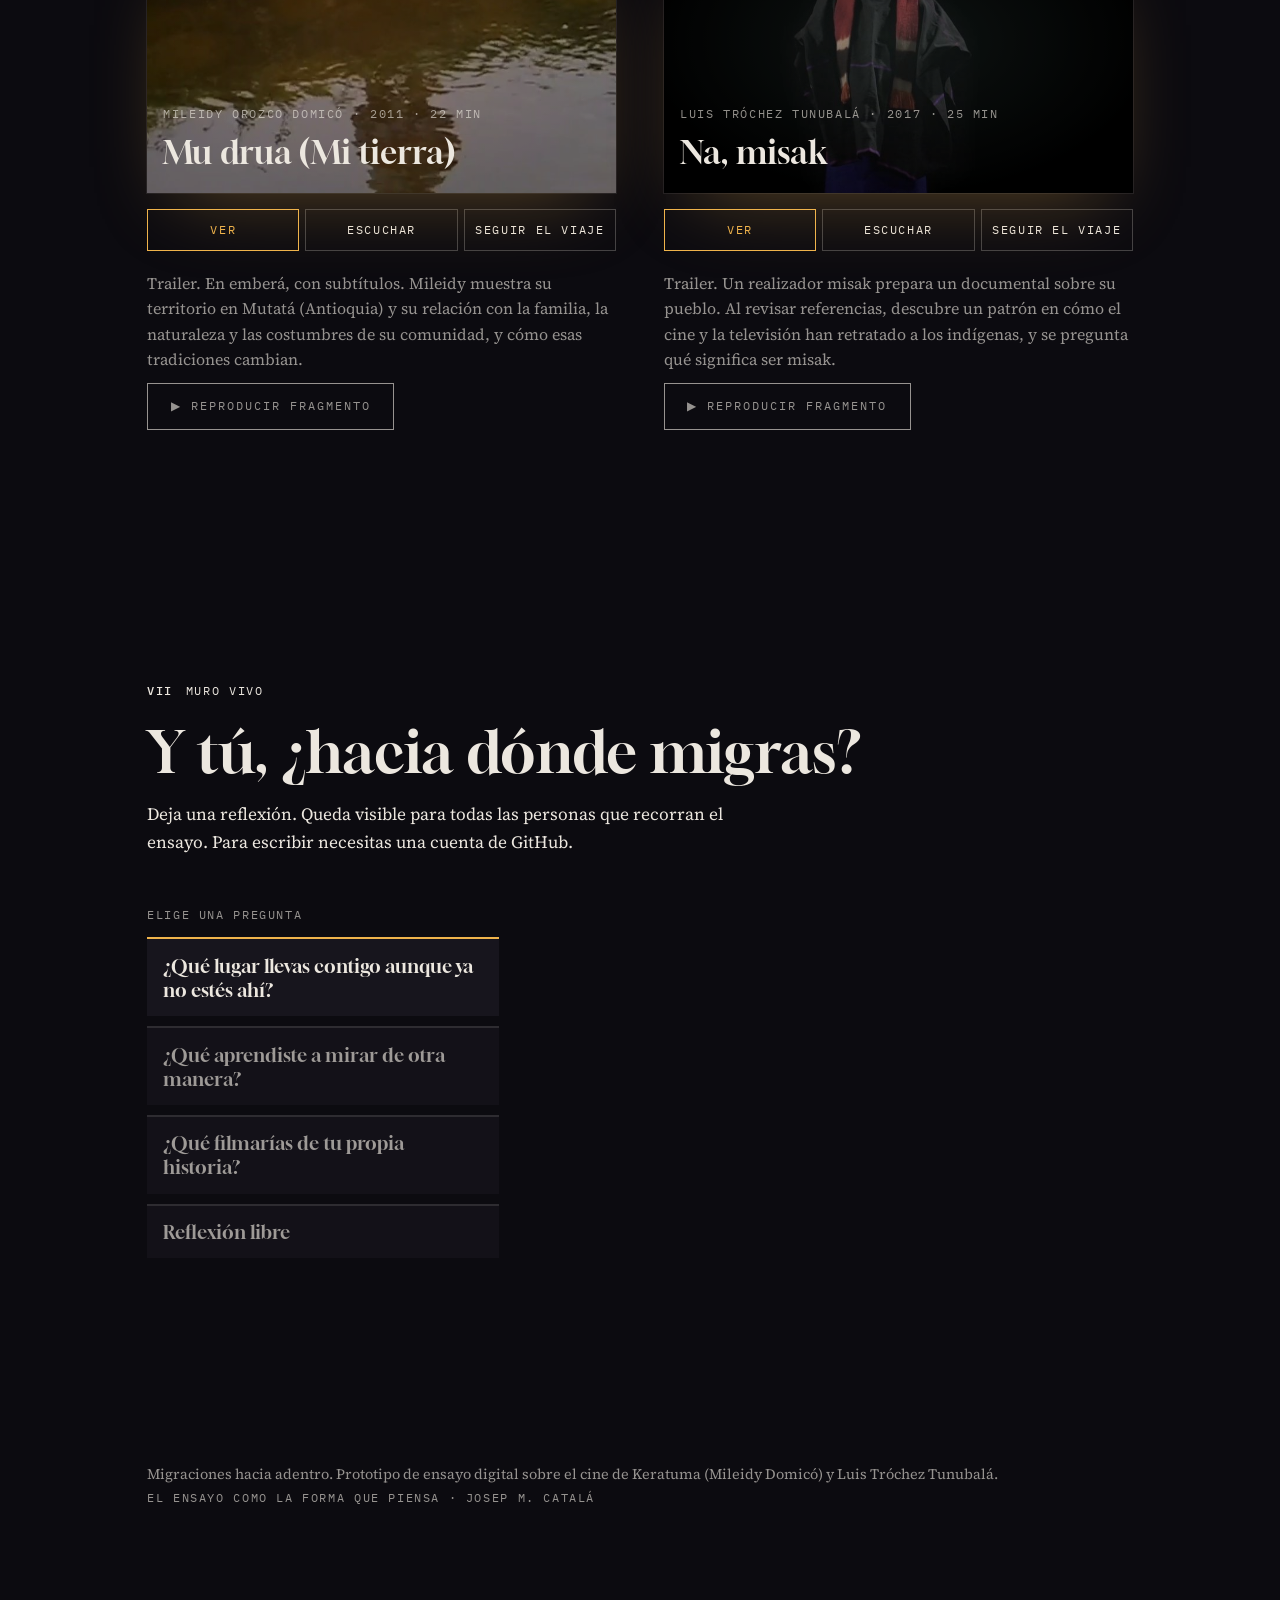
==== commit 6d2061df: "Revise short films section and update comments Updated the section for displaying short films to inc" ====
--- a/index.html
+++ b/index.html
@@ -223,56 +223,39 @@
         <cite class="label" style="display:block;margin-top:.9rem;font-style:normal;color:var(--luz)">[Autor, año]</cite>
       </blockquote>
       <div class="perfo" aria-hidden="true"></div>
-          <!-- ================= TIRA DE PELÍCULA: CORTOS =================
-           · Cada corto es un <figure>. Cambia:
-             - src="…"     → el video (.mp4)      - poster="…" → la imagen de portada (.jpg)
-             - el título (<b>) y la línea pequeña (autor · película · duración)
-           · Para agregar un corto, copia un <figure> … </figure> completo; para quitarlo, bórralo
-           · Borde naranja = Keratuma (hiloA), verde = Luis (hiloB), dorado = otros (luz)
-           · La línea <div id="contactos" hidden></div> debe quedarse: la usa el código
-           ============================================================== -->
+            <!-- ================= HOJA DE CONTACTOS CON CORTOS =================
+           Cada recuadro tiene un corto: se ve la foto, y al tocar ▶ se proyecta el video dentro del recuadro.
+           · src="…" de <source> → el video (.mp4)     · poster="…" → la foto que se ve antes de dar play
+           · el texto pequeño de arriba (película · minuto), el título (<b>) y la frase (<small>)
+           La línea <div id="contactos" hidden></div> debe quedarse: la usa el código.
+           ================================================================= -->
       <div id="contactos" hidden></div>
-      <div class="tira-cortos" style="position:relative;margin:.6rem 0">
-        <div class="label" style="display:flex;justify-content:space-between;align-items:center;gap:1rem;margin-bottom:.8rem">
-          <span>Cortos · desliza y dale play</span>
-          <span style="display:flex;gap:.4rem">
-            <button type="button" aria-label="Corto anterior" onclick="var p=this.closest('.tira-cortos').querySelector('.pista');p.scrollBy({left:-p.clientWidth*.8,behavior:'smooth'})" style="width:40px;height:40px;border:1px solid currentColor;background:transparent;cursor:pointer">◀</button>
-            <button type="button" aria-label="Corto siguiente" onclick="var p=this.closest('.tira-cortos').querySelector('.pista');p.scrollBy({left:p.clientWidth*.8,behavior:'smooth'})" style="width:40px;height:40px;border:1px solid currentColor;background:transparent;cursor:pointer">▶</button>
-          </span>
-        </div>
-        <div class="pista" tabindex="0" aria-label="Tira de cortos" style="display:flex;gap:14px;overflow-x:auto;scroll-snap-type:x mandatory;scroll-behavior:smooth;-webkit-overflow-scrolling:touch;padding:14px;background:#0c0b10;scrollbar-width:thin">
-          <figure style="flex:0 0 clamp(250px,34vw,420px);margin:0;scroll-snap-align:start">
-            <video controls preload="none" playsinline poster="corto-3-2.jpg" style="display:block;width:100%;aspect-ratio:16/9;object-fit:contain;background:#000;border-top:3px solid var(--hiloA)"><source src="corto-3-2.mp4" type="video/mp4"></video>
-            <figcaption style="margin-top:.6rem;line-height:1.35"><span style="font-family:var(--mono);font-size:.7rem;color:var(--luz);letter-spacing:.08em">3.2</span><br><b style="font-family:var(--display);font-weight:400;font-size:1.1rem">Voz en off de Keratuma</b><br><span class="label" style="color:var(--muted)">Keratuma · Mu drua (Mi tierra) · 0:31</span></figcaption>
-          </figure>
-          <figure style="flex:0 0 clamp(250px,34vw,420px);margin:0;scroll-snap-align:start">
-            <video controls preload="none" playsinline poster="corto-3-6.jpg" style="display:block;width:100%;aspect-ratio:16/9;object-fit:contain;background:#000;border-top:3px solid var(--hiloA)"><source src="corto-3-6.mp4" type="video/mp4"></video>
-            <figcaption style="margin-top:.6rem;line-height:1.35"><span style="font-family:var(--mono);font-size:.7rem;color:var(--luz);letter-spacing:.08em">3.6</span><br><b style="font-family:var(--display);font-weight:400;font-size:1.1rem">La fotografía del abuelo</b><br><span class="label" style="color:var(--muted)">Keratuma · Mu drua (Mi tierra) · 1:18</span></figcaption>
-          </figure>
-          <figure style="flex:0 0 clamp(250px,34vw,420px);margin:0;scroll-snap-align:start">
-            <video controls preload="none" playsinline poster="corto-3-1.jpg" style="display:block;width:100%;aspect-ratio:16/9;object-fit:contain;background:#000;border-top:3px solid var(--hiloB)"><source src="corto-3-1.mp4" type="video/mp4"></video>
-            <figcaption style="margin-top:.6rem;line-height:1.35"><span style="font-family:var(--mono);font-size:.7rem;color:var(--luz);letter-spacing:.08em">3.1</span><br><b style="font-family:var(--display);font-weight:400;font-size:1.1rem">Voz en off de Luis</b><br><span class="label" style="color:var(--muted)">Luis Tróchez Tunubalá · Na, misak · 2:01</span></figcaption>
-          </figure>
-          <figure style="flex:0 0 clamp(250px,34vw,420px);margin:0;scroll-snap-align:start">
-            <video controls preload="none" playsinline poster="corto-3-3.jpg" style="display:block;width:100%;aspect-ratio:16/9;object-fit:contain;background:#000;border-top:3px solid var(--hiloB)"><source src="corto-3-3.mp4" type="video/mp4"></video>
-            <figcaption style="margin-top:.6rem;line-height:1.35"><span style="font-family:var(--mono);font-size:.7rem;color:var(--luz);letter-spacing:.08em">3.3</span><br><b style="font-family:var(--display);font-weight:400;font-size:1.1rem">El cuerpo frente a la cámara</b><br><span class="label" style="color:var(--muted)">Luis Tróchez Tunubalá · Na, misak · 0:34</span></figcaption>
-          </figure>
-          <figure style="flex:0 0 clamp(250px,34vw,420px);margin:0;scroll-snap-align:start">
-            <video controls preload="none" playsinline poster="corto-3-7.jpg" style="display:block;width:100%;aspect-ratio:16/9;object-fit:contain;background:#000;border-top:3px solid var(--hiloB)"><source src="corto-3-7.mp4" type="video/mp4"></video>
-            <figcaption style="margin-top:.6rem;line-height:1.35"><span style="font-family:var(--mono);font-size:.7rem;color:var(--luz);letter-spacing:.08em">3.7</span><br><b style="font-family:var(--display);font-weight:400;font-size:1.1rem">El archivo en Na, misak</b><br><span class="label" style="color:var(--muted)">Archivo usado en Na, misak · 0:25</span></figcaption>
-          </figure>
-          <figure style="flex:0 0 clamp(250px,34vw,420px);margin:0;scroll-snap-align:start">
-            <video controls preload="none" playsinline poster="corto-3-5.jpg" style="display:block;width:100%;aspect-ratio:16/9;object-fit:contain;background:#000;border-top:3px solid var(--luz)"><source src="corto-3-5.mp4" type="video/mp4"></video>
-            <figcaption style="margin-top:.6rem;line-height:1.35"><span style="font-family:var(--mono);font-size:.7rem;color:var(--luz);letter-spacing:.08em">3.5</span><br><b style="font-family:var(--display);font-weight:400;font-size:1.1rem">Amado Villafaña en Nabusimake</b><br><span class="label" style="color:var(--muted)">Nabusimake: memorias de una independencia · 1:29</span></figcaption>
-          </figure>
-        </div>
-      </div>
-      <img src="fragmento-keratuma-3.jpg" alt="Reflejo de una persona en el agua de un río" loading="lazy" style="position:absolute;inset:0;width:100%;height:100%;object-fit:cover;opacity:.6">
-          <span class="tcode" style="position:relative;z-index:1;color:#ece7df">Mu drua · 0:22</span>
-          <div style="position:relative;z-index:1;text-shadow:0 1px 3px #000"><b>Reflejo</b><br><small style="color:#ece7df">La figura aparece solo en el agua: una imagen doble de sí misma.</small></div>
-        </div>
+      <div class="contactos">
         <div class="cuadro" style="background:#000;border-top:2px solid var(--hiloA)">
-          <img src="fragmento-keratuma-4.jpg" alt="Mano sobre una cerca de alambre de púas" loading="lazy" style="position:absolute;inset:0;width:100%;height:100%;object-fit:cover;opacity:.6">
+          <video poster="corto-3-2.jpg" controls preload="none" playsinline style="position:absolute;inset:0;width:100%;height:100%;object-fit:cover;background:#000;z-index:0"><source src="corto-3-2.mp4" type="video/mp4"></video>
+          <div style="position:relative;z-index:1;pointer-events:none;text-shadow:0 1px 3px #000"><span class="tcode" style="color:#ece7df">Mu drua · 0:00</span><br><b style="color:#ece7df">Cuerpo</b><br><small style="color:#ece7df">El pie descalzo sobre la arena: el territorio se mide con el cuerpo.</small></div>
+        </div>
+        <div class="cuadro" style="background:#000;border-top:2px solid var(--hiloA)">
+          <video poster="corto-3-6.jpg" controls preload="none" playsinline style="position:absolute;inset:0;width:100%;height:100%;object-fit:cover;background:#000;z-index:0"><source src="corto-3-6.mp4" type="video/mp4"></video>
+          <div style="position:relative;z-index:1;pointer-events:none;text-shadow:0 1px 3px #000"><span class="tcode" style="color:#ece7df">Mu drua · 0:04</span><br><b style="color:#ece7df">Desplazamiento</b><br><small style="color:#ece7df">Caminar es la forma del relato. La cámara sigue los pasos, no el rostro.</small></div>
+        </div>
+        <div class="cuadro" style="background:#000;border-top:2px solid var(--hiloA)">
+          <video poster="corto-3-5.jpg" controls preload="none" playsinline style="position:absolute;inset:0;width:100%;height:100%;object-fit:cover;background:#000;z-index:0"><source src="corto-3-5.mp4" type="video/mp4"></video>
+          <div style="position:relative;z-index:1;pointer-events:none;text-shadow:0 1px 3px #000"><span class="tcode" style="color:#ece7df">Mu drua · 0:22</span><br><b style="color:#ece7df">Reflejo</b><br><small style="color:#ece7df">La figura aparece solo en el agua: una imagen doble de sí misma.</small></div>
+        </div>
+        <div class="cuadro" style="background:#000;border-top:2px solid var(--hiloB)">
+          <video poster="corto-3-1.jpg" controls preload="none" playsinline style="position:absolute;inset:0;width:100%;height:100%;object-fit:cover;background:#000;z-index:0"><source src="corto-3-1.mp4" type="video/mp4"></video>
+          <div style="position:relative;z-index:1;pointer-events:none;text-shadow:0 1px 3px #000"><span class="tcode" style="color:#ece7df">Na, misak · 0:01</span><br><b style="color:#ece7df">Voz propia</b><br><small style="color:#ece7df">El rostro bajo el sombrero de iraca: hablar sin exponerse.</small></div>
+        </div>
+        <div class="cuadro" style="background:#000;border-top:2px solid var(--hiloB)">
+          <video poster="corto-3-3.jpg" controls preload="none" playsinline style="position:absolute;inset:0;width:100%;height:100%;object-fit:cover;background:#000;z-index:0"><source src="corto-3-3.mp4" type="video/mp4"></video>
+          <div style="position:relative;z-index:1;pointer-events:none;text-shadow:0 1px 3px #000"><span class="tcode" style="color:#ece7df">Na, misak · 1:20</span><br><b style="color:#ece7df">Retrato</b><br><small style="color:#ece7df">De cuerpo entero frente al vacío: «hay un ser humano».</small></div>
+        </div>
+        <div class="cuadro" style="background:#000;border-top:2px solid var(--hiloB)">
+          <video poster="corto-3-7.jpg" controls preload="none" playsinline style="position:absolute;inset:0;width:100%;height:100%;object-fit:cover;background:#000;z-index:0"><source src="corto-3-7.mp4" type="video/mp4"></video>
+          <div style="position:relative;z-index:1;pointer-events:none;text-shadow:0 1px 3px #000"><span class="tcode" style="color:#ece7df">Na, misak · 1:41</span><br><b style="color:#ece7df">Archivo</b><br><small style="color:#ece7df">La imagen de archivo: cómo nos miraron otros.</small></div>
+        </div>
+      </div>   
       <div class="perfo" aria-hidden="true"></div>
     </div>
   </section>
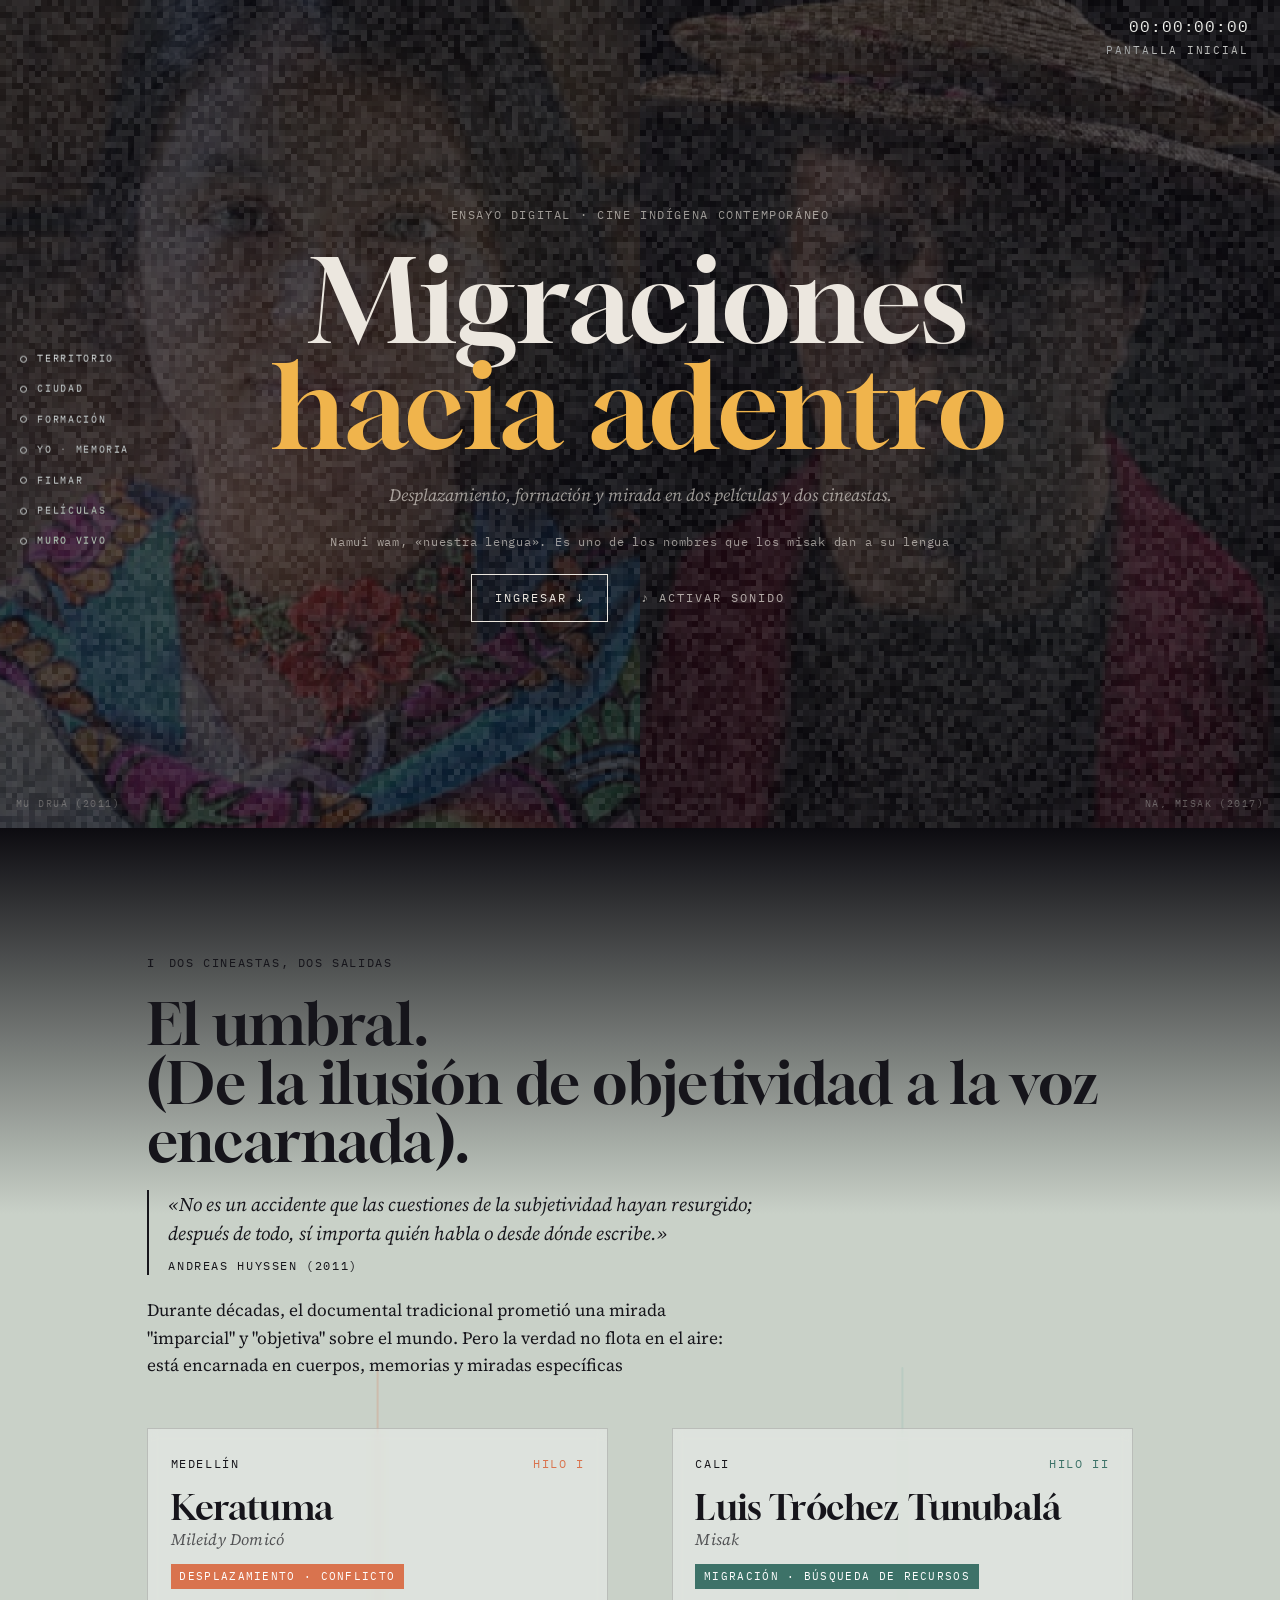
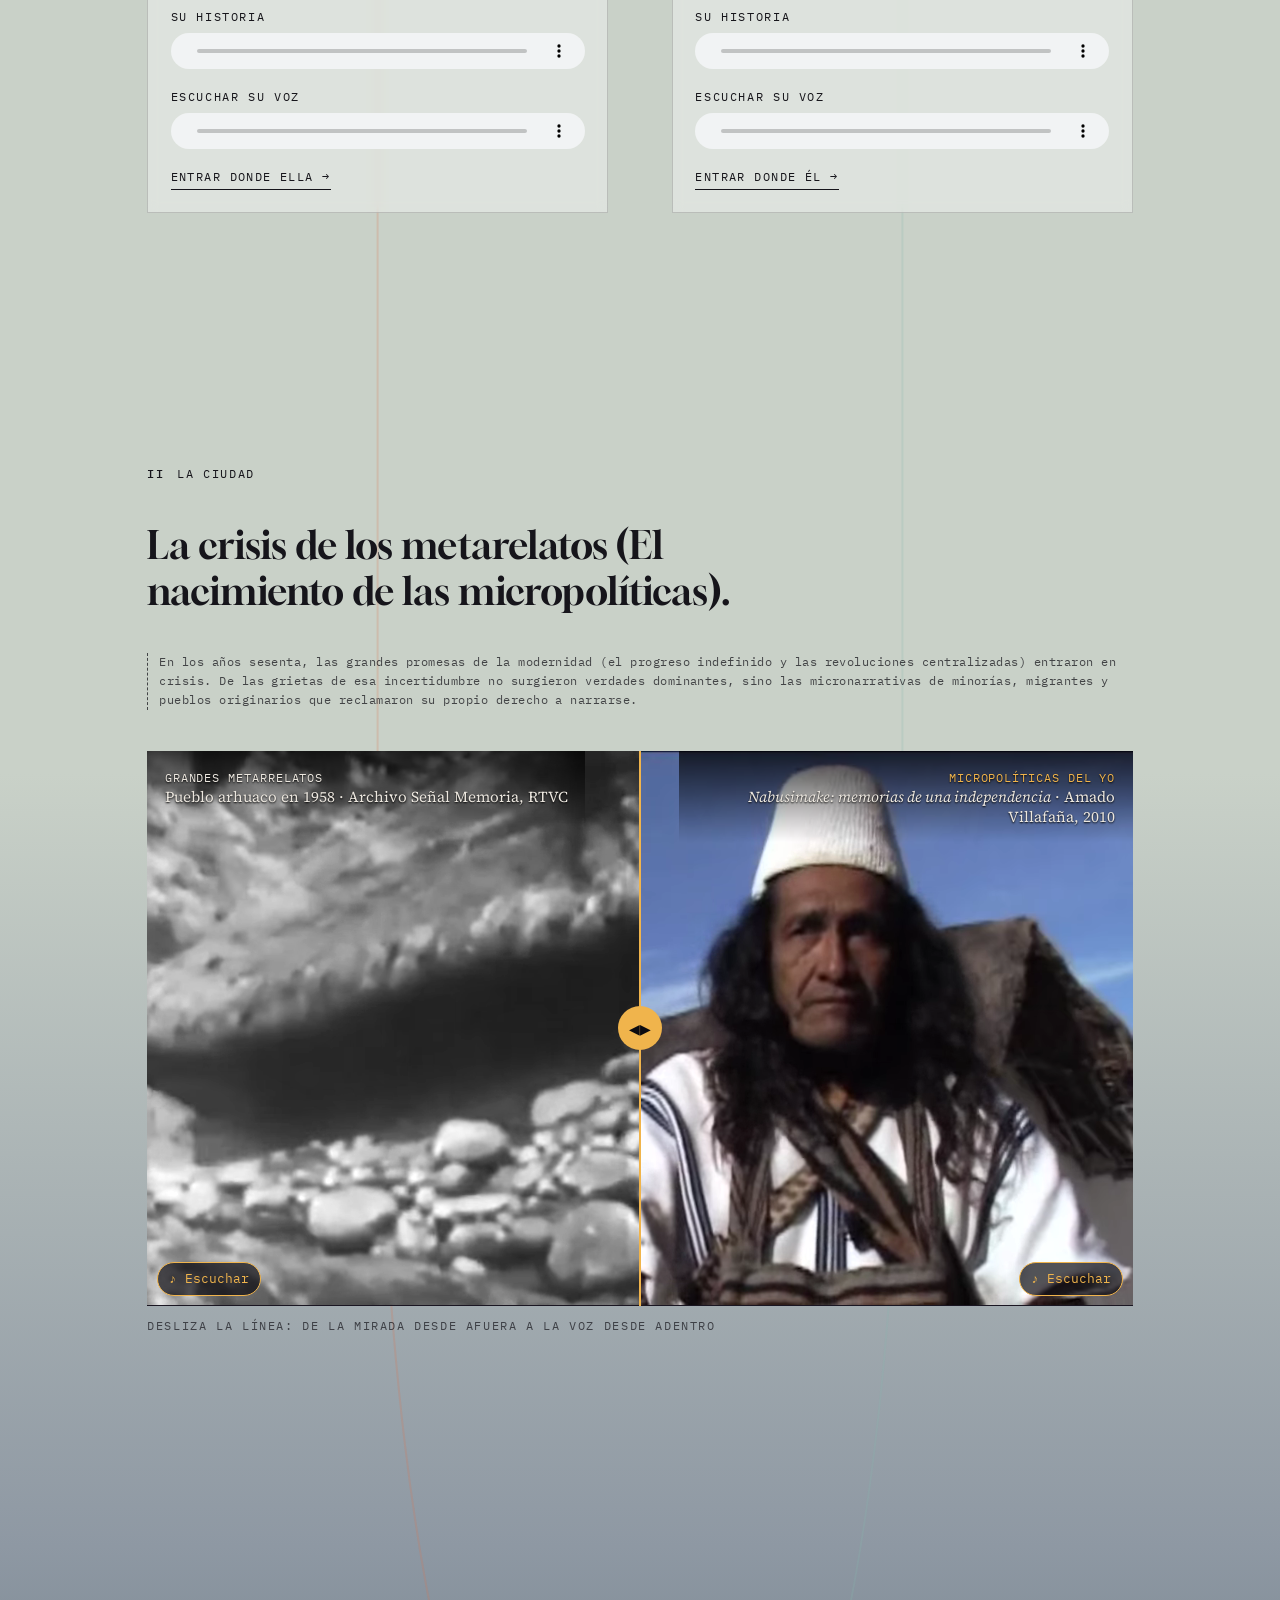
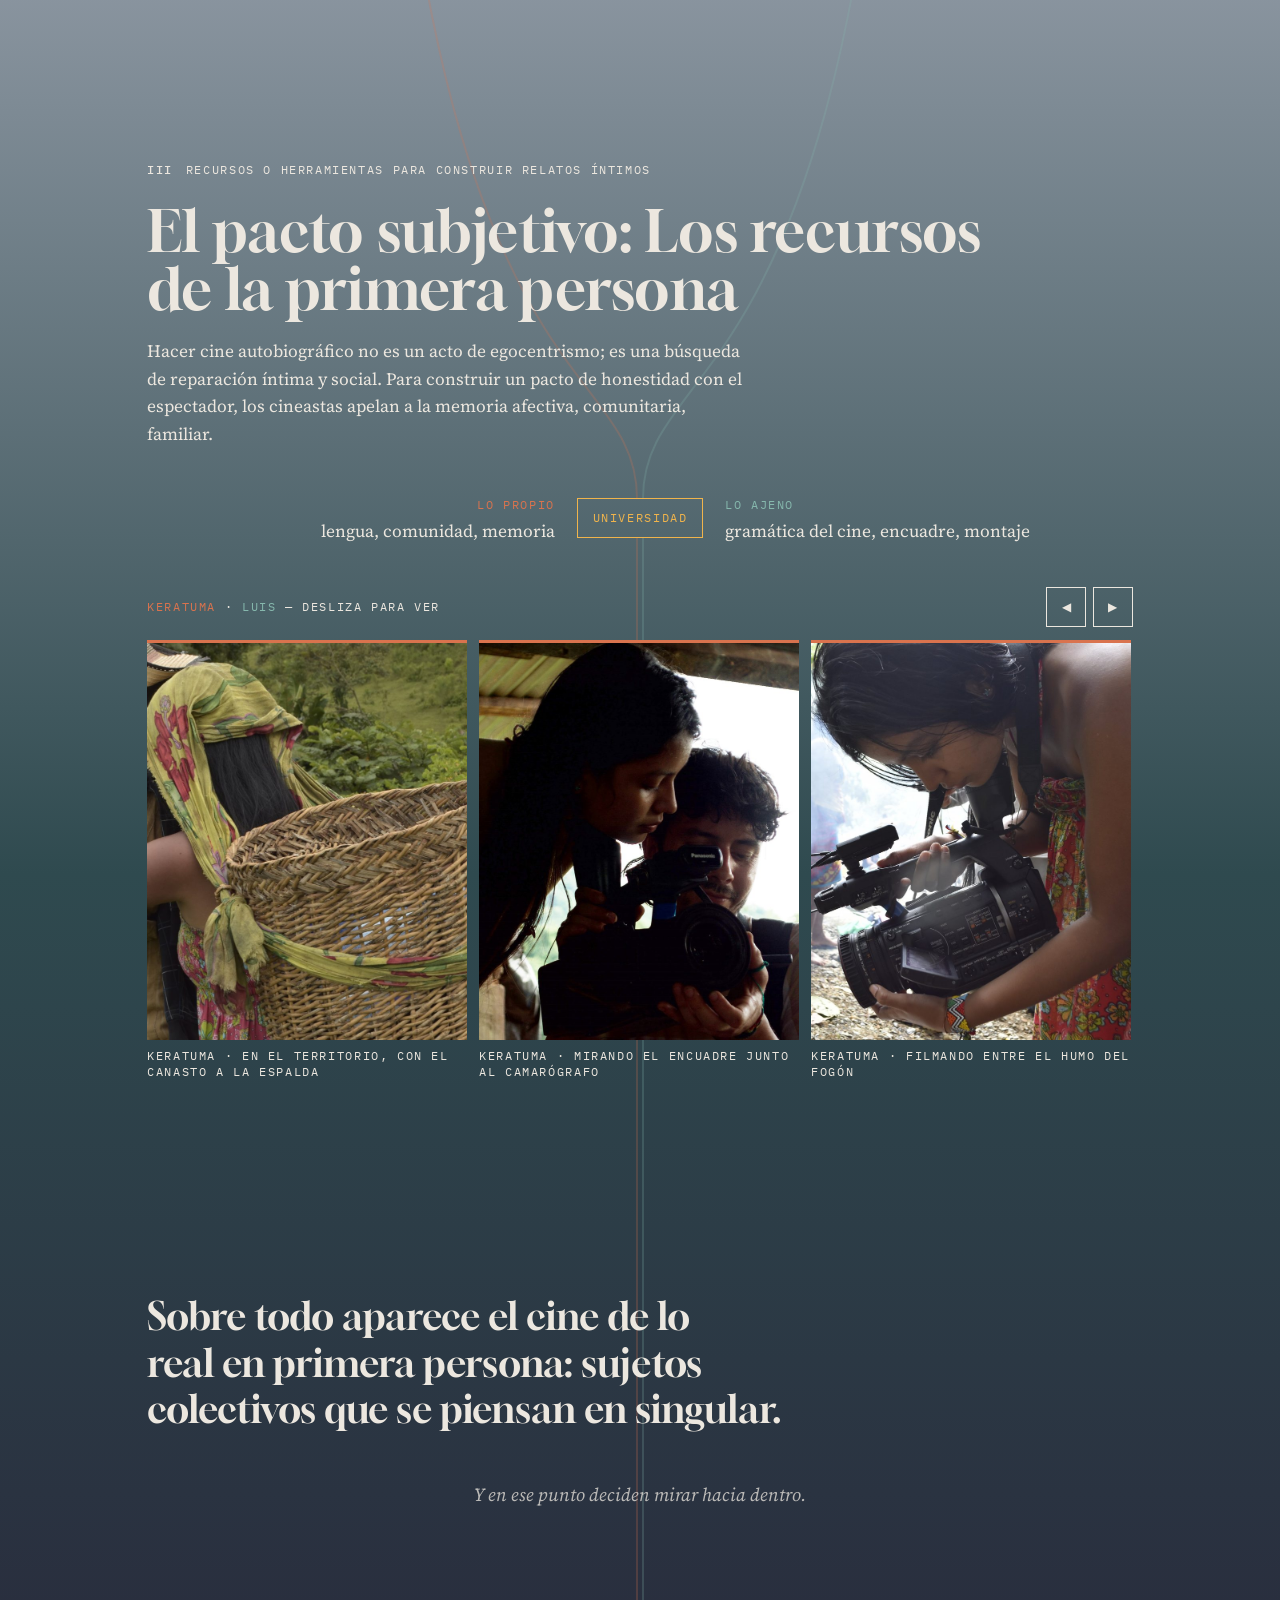
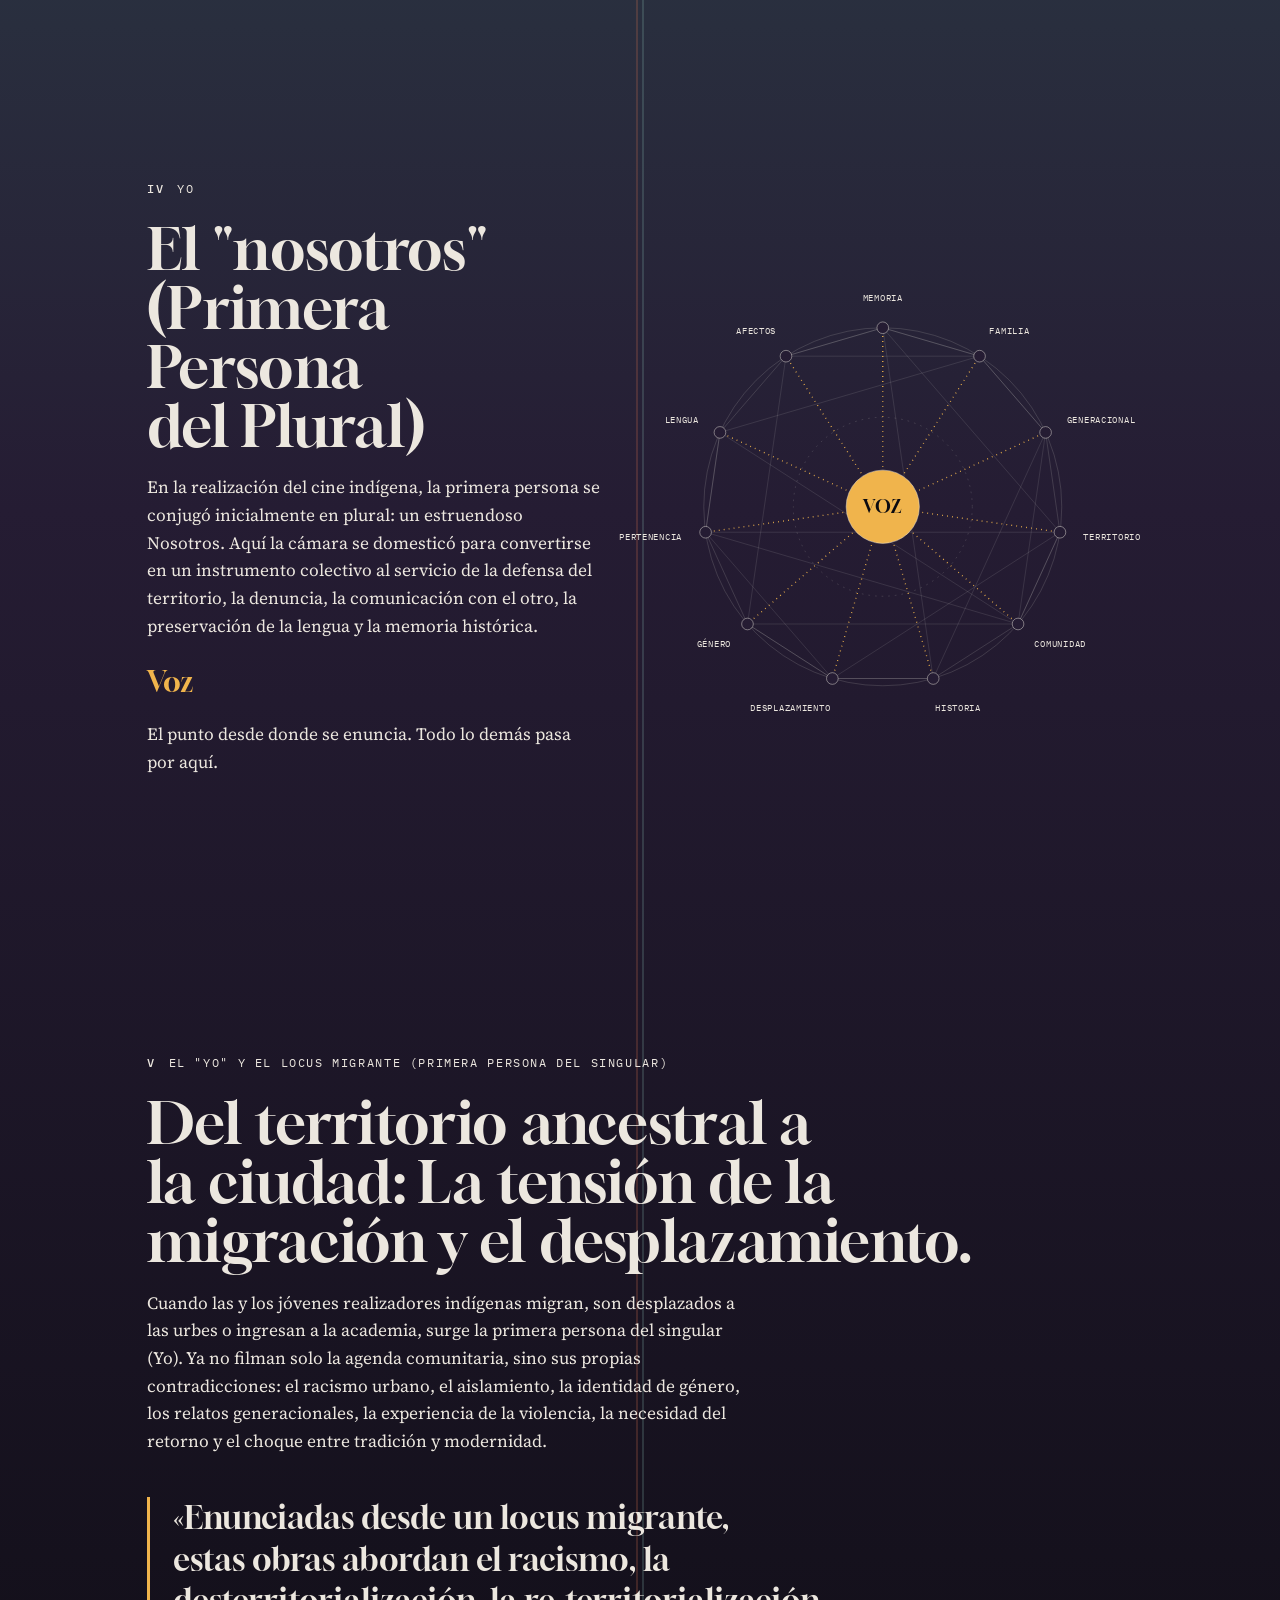
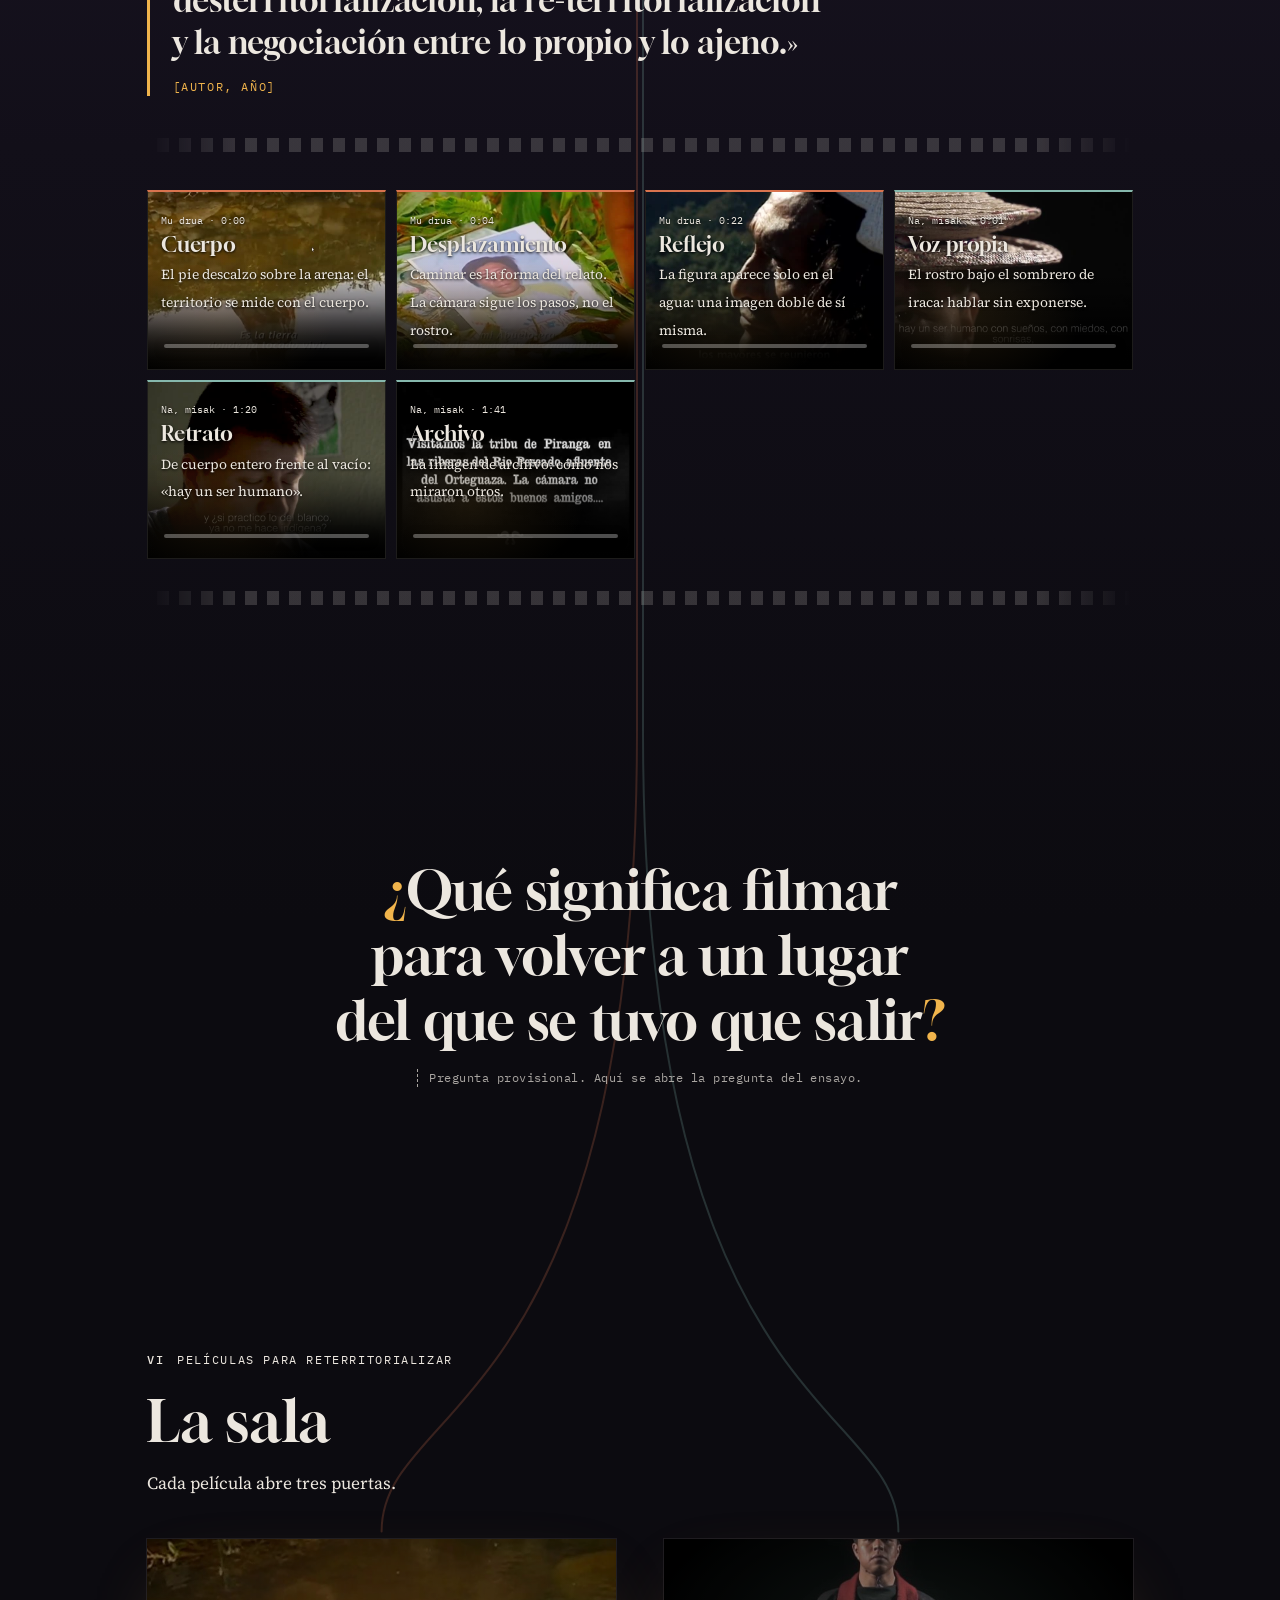
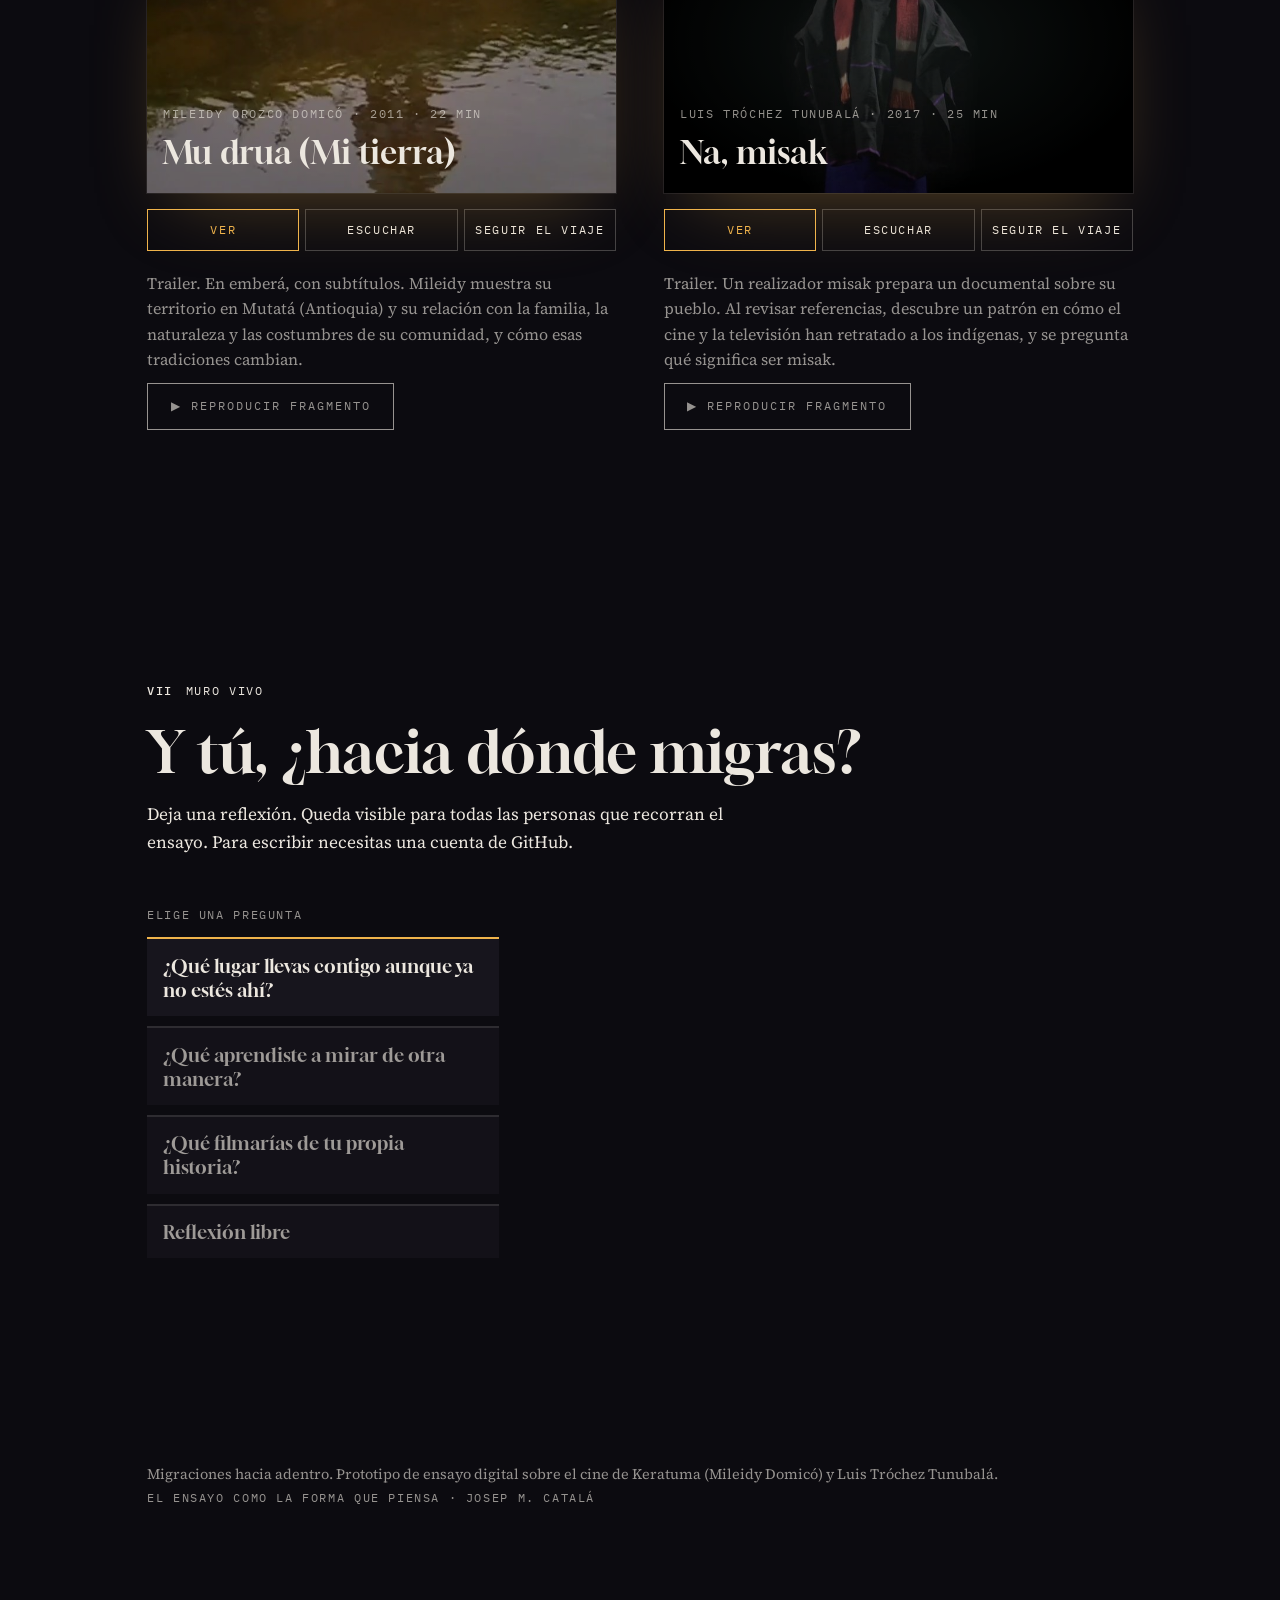
==== commit bf63e846: "Revise video slider comments and sound controls Updated video slider comments and button functionali" ====
--- a/index.html
+++ b/index.html
@@ -96,13 +96,15 @@
       <div class="eyebrow label"><b>II</b><span>La ciudad</span></div>
       <p class="big">La crisis de los metarelatos (El nacimiento de las micropolíticas).</p>
       <p class="note">En los años sesenta, las grandes promesas de la modernidad (el progreso indefinido y las revoluciones centralizadas) entraron en crisis. De las grietas de esa incertidumbre no surgieron verdades dominantes, sino las micronarrativas de minorías, migrantes y pueblos originarios que reclamaron su propio derecho a narrarse.</p>
-            <!-- ================= DESLIZADOR DE LENTE EN VIDEO (antes / después) =================
+               <!-- ================= DESLIZADOR DE LENTE EN VIDEO CON SONIDO A VOLUNTAD =================
            · Video IZQUIERDO = metarrelatos.mp4 (+ metarrelatos.webm de respaldo)
            · Video DERECHO  = micropoliticas.mp4 (+ micropoliticas.webm de respaldo)
-           · Los videos se reproducen solos, en bucle y SIN sonido (los navegadores lo exigen)
+           · Los videos se reproducen solos, en bucle y en silencio.
+           · Los botones «♪ Escuchar» de abajo activan el sonido de UN video a la vez:
+             al tocar uno, el otro se silencia. Tocar de nuevo el mismo lo silencia.
            · poster="…" es la imagen que se ve mientras carga el video
            · value="50" = dónde empieza la línea (50 = en la mitad)
-           ================================================================================== -->
+           ====================================================================================== -->
       <figure class="lente" style="--pos:50%;position:relative;margin:2.6rem 0 0;max-width:100%;aspect-ratio:16/9;overflow:hidden;background:#1a1622;user-select:none;touch-action:pan-y">
         <!-- derecha: MICROPOLÍTICAS (va debajo) -->
         <video poster="micropoliticas.jpg" autoplay muted loop playsinline preload="auto" aria-label="Amado Villafaña en Nabusimake: memorias de una independencia" style="position:absolute;inset:0;width:100%;height:100%;object-fit:cover"><source src="micropoliticas.mp4" type="video/mp4"><source src="micropoliticas.webm" type="video/webm"></video>
@@ -124,6 +126,11 @@
         <input type="range" min="0" max="100" value="50" aria-label="Deslizar entre metarrelatos y micropolíticas"
                oninput="this.parentNode.style.setProperty('--pos', this.value + '%')"
                style="position:absolute;inset:0;width:100%;height:100%;margin:0;opacity:0;cursor:ew-resize">
+        <!-- botones de sonido: data-v="0" = metarrelatos (izquierda), data-v="1" = micropolíticas (derecha) -->
+        <button type="button" data-v="0" onclick="(function(b){var f=b.parentNode,vs=f.querySelectorAll('video'),v=vs[+b.dataset.v],s=v.muted;vs.forEach(function(x){x.muted=true});v.muted=!s;f.querySelectorAll('button[data-v]').forEach(function(x){x.textContent=vs[+x.dataset.v].muted?'♪ Escuchar':'♪ Silenciar'})})(this)"
+                style="position:absolute;left:.6rem;bottom:.6rem;z-index:3;font:inherit;font-family:var(--mono);font-size:clamp(.6rem,1.8vw,.8rem);padding:.35rem .7rem;border-radius:999px;border:1px solid var(--luz);background:rgba(12,11,16,.7);color:var(--luz);cursor:pointer">♪ Escuchar</button>
+        <button type="button" data-v="1" onclick="(function(b){var f=b.parentNode,vs=f.querySelectorAll('video'),v=vs[+b.dataset.v],s=v.muted;vs.forEach(function(x){x.muted=true});v.muted=!s;f.querySelectorAll('button[data-v]').forEach(function(x){x.textContent=vs[+x.dataset.v].muted?'♪ Escuchar':'♪ Silenciar'})})(this)"
+                style="position:absolute;right:.6rem;bottom:.6rem;z-index:3;font:inherit;font-family:var(--mono);font-size:clamp(.6rem,1.8vw,.8rem);padding:.35rem .7rem;border-radius:999px;border:1px solid var(--luz);background:rgba(12,11,16,.7);color:var(--luz);cursor:pointer">♪ Escuchar</button>
       </figure>
       <p class="label" style="margin-top:.7rem;opacity:.7">Desliza la línea: de la mirada desde afuera a la voz desde adentro</p>
     </div>
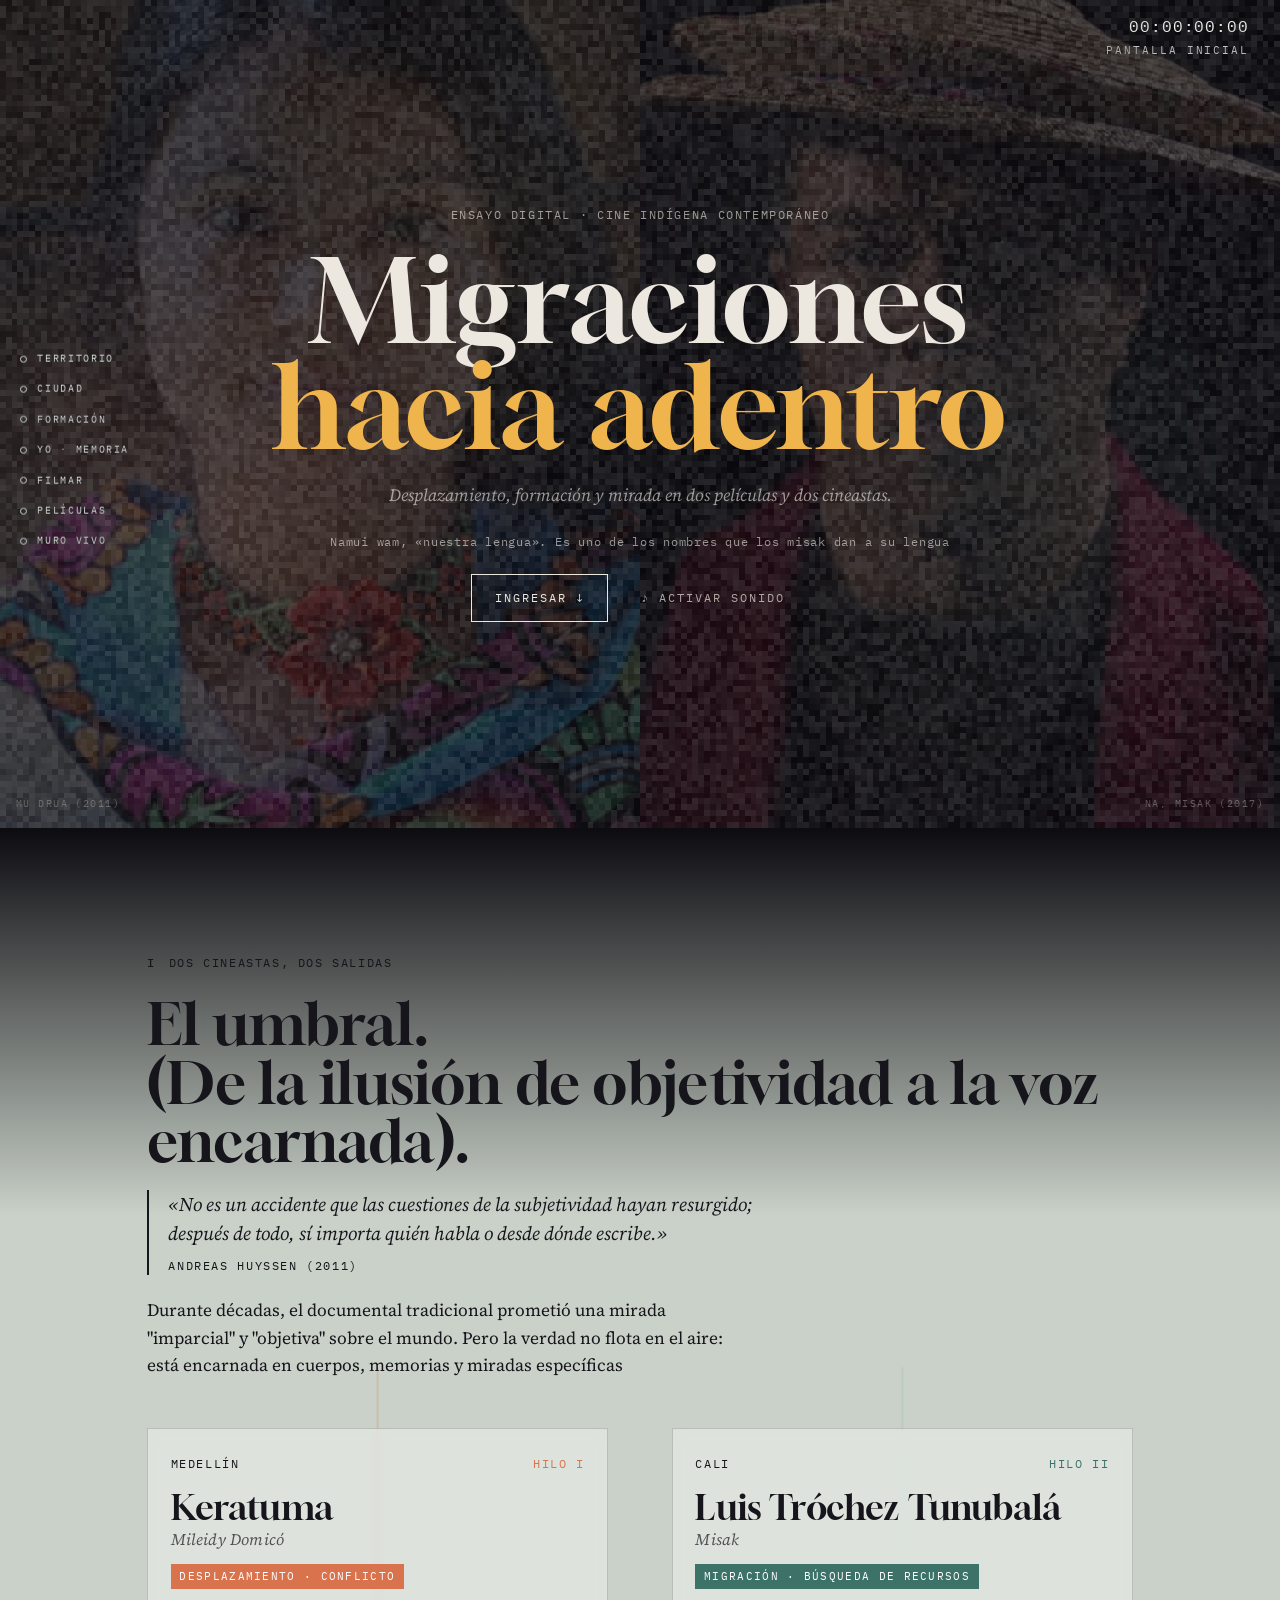
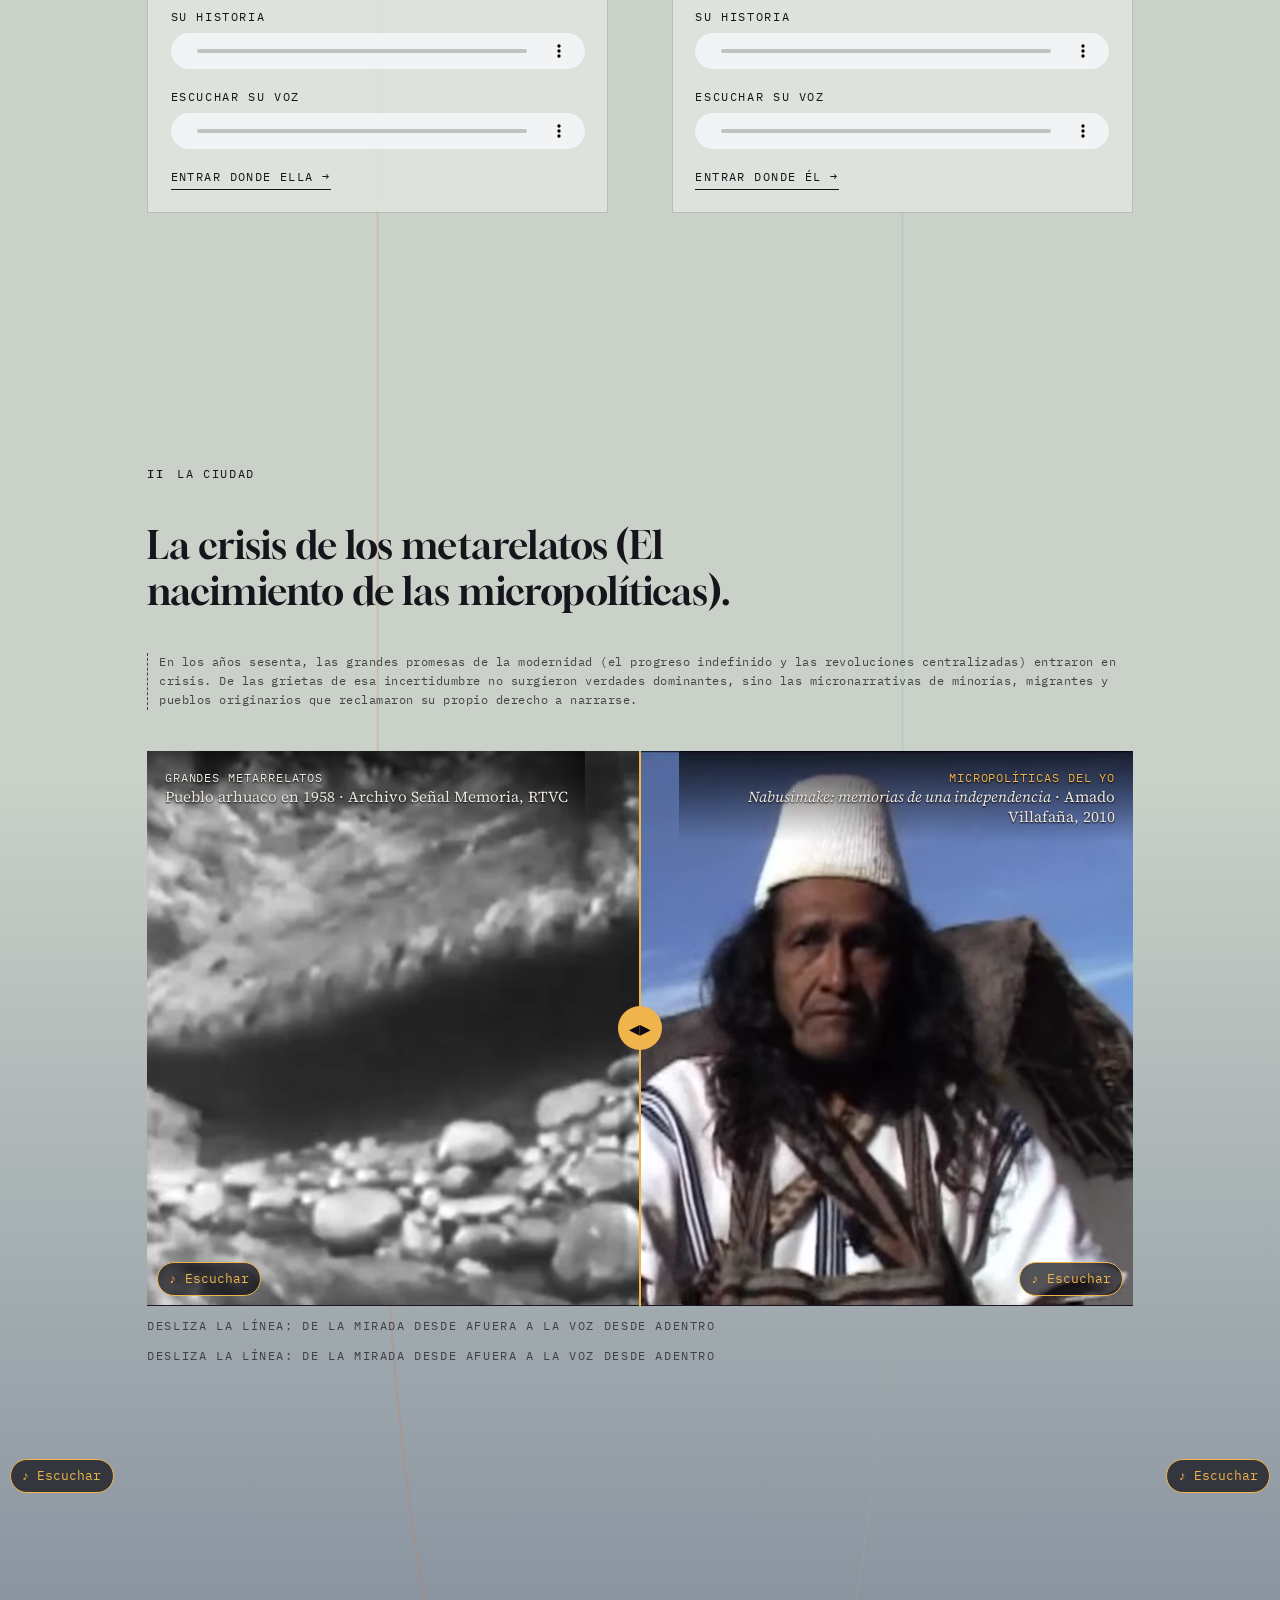
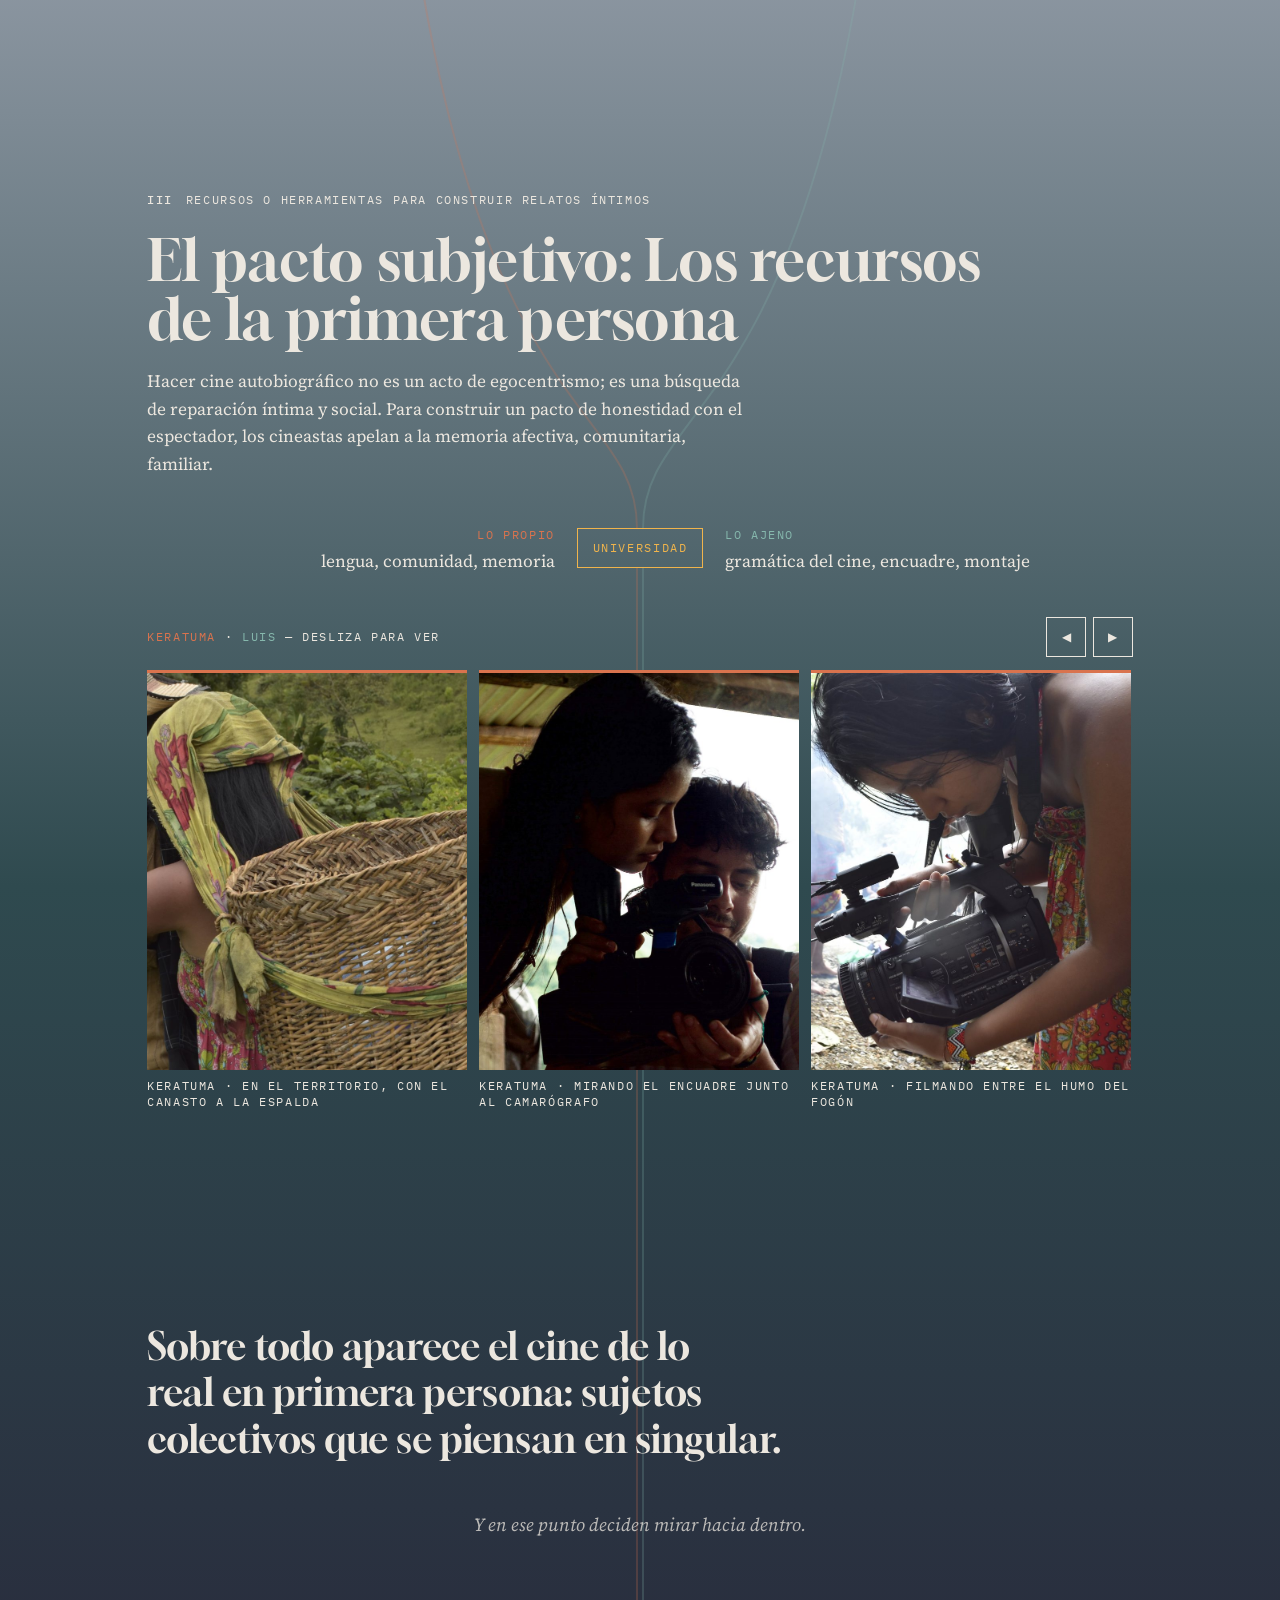
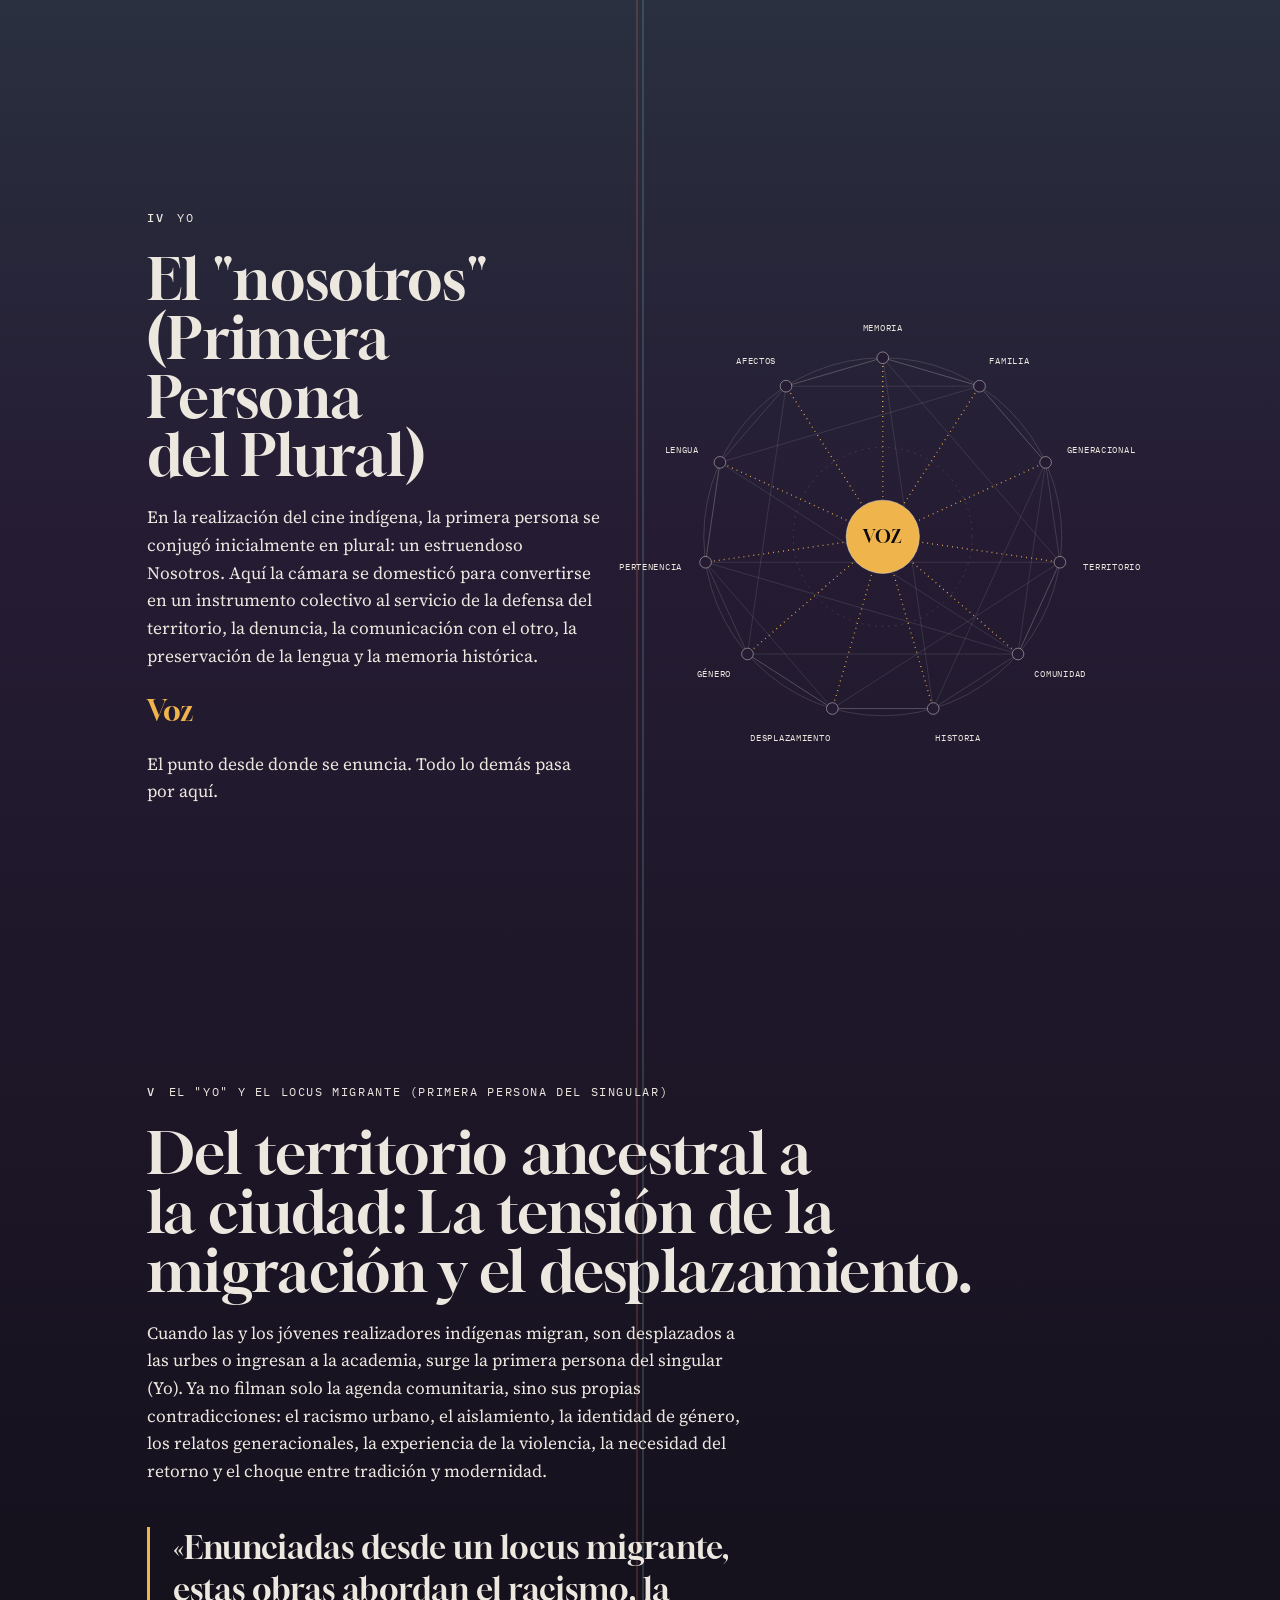
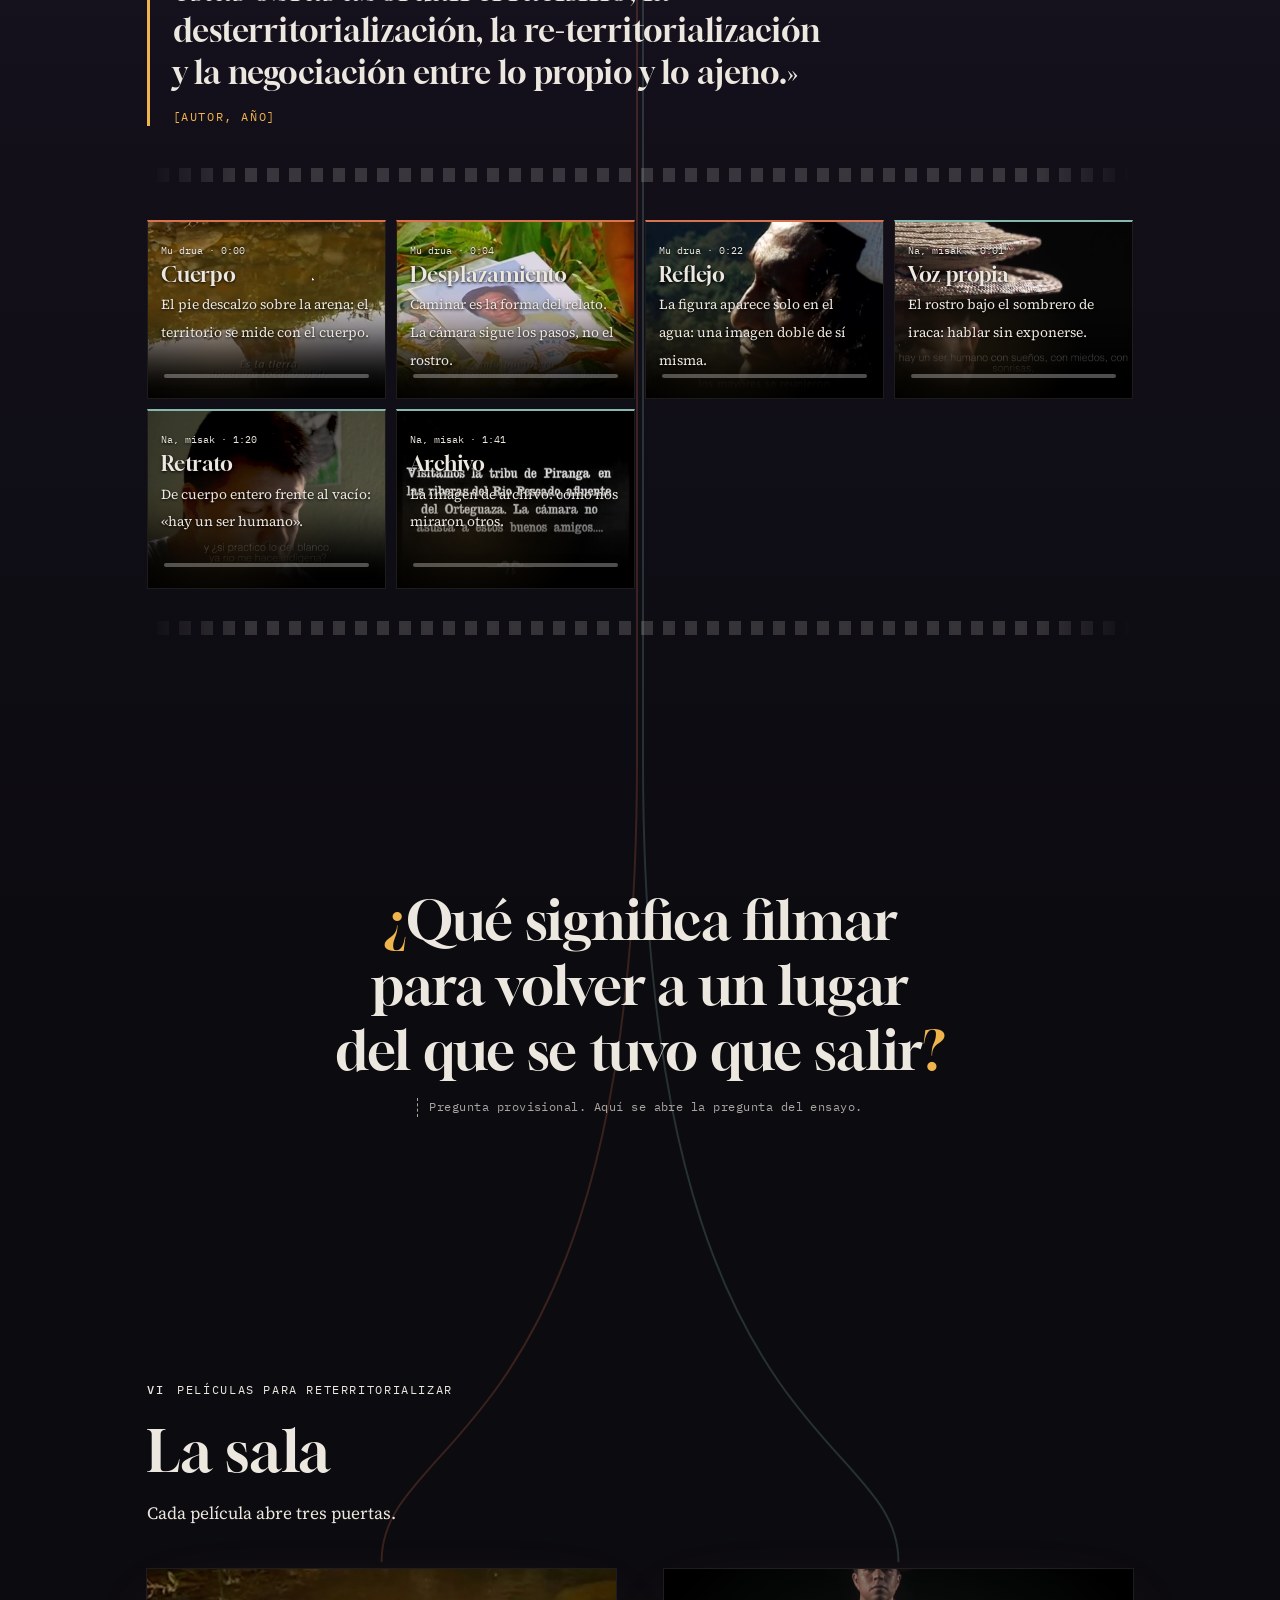
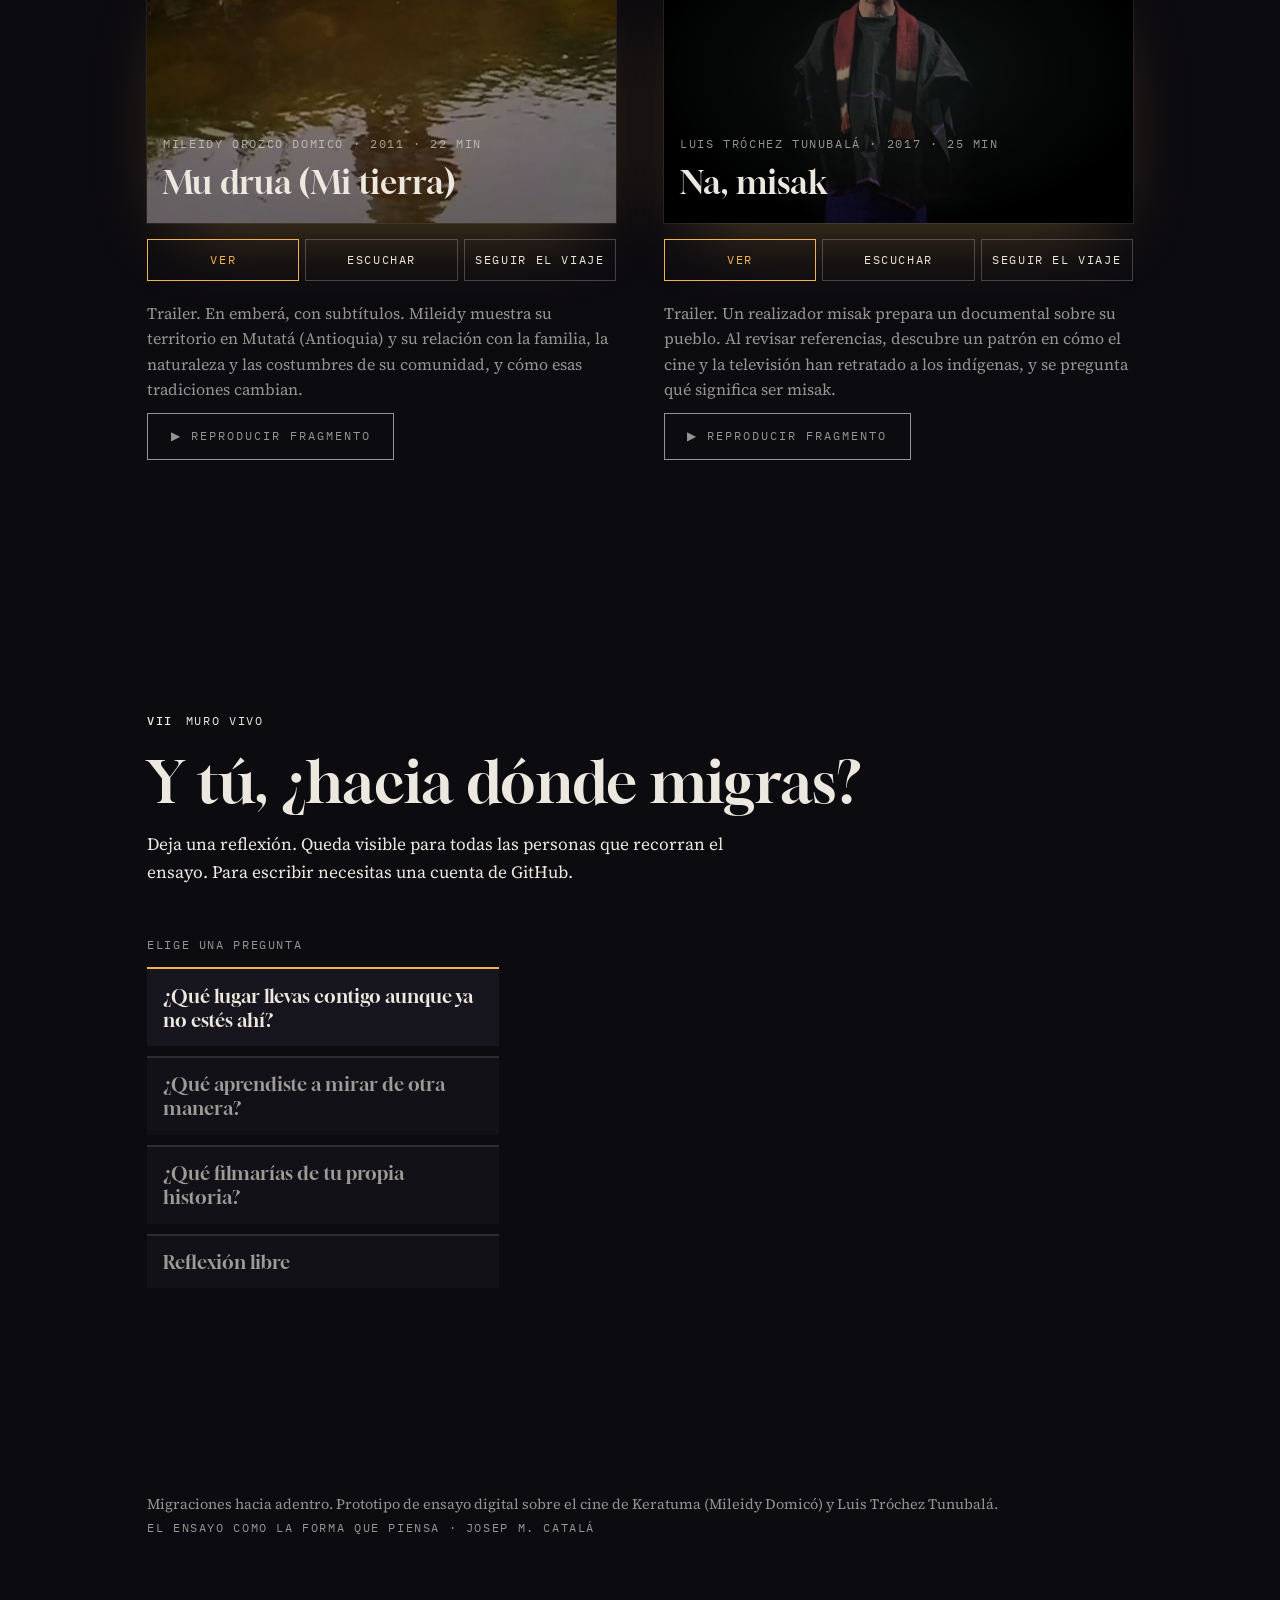
==== commit d82e98b6: "Revise video slider controls and sound buttons Updated video controls and descriptions for better fu" ====
--- a/index.html
+++ b/index.html
@@ -96,20 +96,20 @@
       <div class="eyebrow label"><b>II</b><span>La ciudad</span></div>
       <p class="big">La crisis de los metarelatos (El nacimiento de las micropolíticas).</p>
       <p class="note">En los años sesenta, las grandes promesas de la modernidad (el progreso indefinido y las revoluciones centralizadas) entraron en crisis. De las grietas de esa incertidumbre no surgieron verdades dominantes, sino las micronarrativas de minorías, migrantes y pueblos originarios que reclamaron su propio derecho a narrarse.</p>
-               <!-- ================= DESLIZADOR DE LENTE EN VIDEO CON SONIDO A VOLUNTAD =================
-           · Video IZQUIERDO = metarrelatos.mp4 (+ metarrelatos.webm de respaldo)
-           · Video DERECHO  = micropoliticas.mp4 (+ micropoliticas.webm de respaldo)
-           · Los videos se reproducen solos, en bucle y en silencio.
-           · Los botones «♪ Escuchar» de abajo activan el sonido de UN video a la vez:
-             al tocar uno, el otro se silencia. Tocar de nuevo el mismo lo silencia.
+                    <!-- ================= DESLIZADOR DE LENTE EN VIDEO CON SONIDO =================
+           · Video IZQUIERDO = metarrelatos.mp4  (data-lado="izq")
+           · Video DERECHO  = micropoliticas.mp4 (data-lado="der")
+           · Arrancan solos, en bucle y en silencio (los navegadores lo exigen).
+           · Cada botón «♪ Escuchar» enciende el sonido de SU video y silencia el otro.
+             Tocarlo de nuevo lo vuelve a silenciar.
            · poster="…" es la imagen que se ve mientras carga el video
            · value="50" = dónde empieza la línea (50 = en la mitad)
-           ====================================================================================== -->
+           =========================================================================== -->
       <figure class="lente" style="--pos:50%;position:relative;margin:2.6rem 0 0;max-width:100%;aspect-ratio:16/9;overflow:hidden;background:#1a1622;user-select:none;touch-action:pan-y">
         <!-- derecha: MICROPOLÍTICAS (va debajo) -->
-        <video poster="micropoliticas.jpg" autoplay muted loop playsinline preload="auto" aria-label="Amado Villafaña en Nabusimake: memorias de una independencia" style="position:absolute;inset:0;width:100%;height:100%;object-fit:cover"><source src="micropoliticas.mp4" type="video/mp4"><source src="micropoliticas.webm" type="video/webm"></video>
+        <video data-lado="der" poster="micropoliticas.jpg" autoplay muted loop playsinline preload="auto" aria-label="Amado Villafaña en Nabusimake: memorias de una independencia" style="position:absolute;inset:0;width:100%;height:100%;object-fit:cover"><source src="micropoliticas.mp4" type="video/mp4"><source src="micropoliticas.webm" type="video/webm"></video>
         <!-- izquierda: METARRELATOS (va encima, se recorta según la línea) -->
-        <video poster="metarrelatos.jpg" autoplay muted loop playsinline preload="auto" aria-label="Pueblo arhuaco en 1958, archivo Señal Memoria" style="position:absolute;inset:0;width:100%;height:100%;object-fit:cover;filter:grayscale(1) contrast(1.1);clip-path:inset(0 calc(100% - var(--pos)) 0 0)"><source src="metarrelatos.mp4" type="video/mp4"><source src="metarrelatos.webm" type="video/webm"></video>
+        <video data-lado="izq" poster="metarrelatos.jpg" autoplay muted loop playsinline preload="auto" aria-label="Pueblo arhuaco en 1958, archivo Señal Memoria" style="position:absolute;inset:0;width:100%;height:100%;object-fit:cover;filter:grayscale(1) contrast(1.1);clip-path:inset(0 calc(100% - var(--pos)) 0 0)"><source src="metarrelatos.mp4" type="video/mp4"><source src="metarrelatos.webm" type="video/webm"></video>
         <figcaption style="position:absolute;left:0;top:0;max-width:46%;padding:clamp(.5rem,2vw,1rem) clamp(.6rem,2vw,1.1rem);line-height:1.3;font-size:clamp(.66rem,2.2vw,.95rem);color:#ece7df;background:linear-gradient(to bottom,rgba(0,0,0,.75),transparent);text-shadow:0 1px 2px #000">
           <span class="label" style="font-size:clamp(.52rem,1.6vw,.72rem);letter-spacing:.08em">Grandes metarrelatos</span><br>
           <span style="font-size:clamp(.66rem,2.2vw,.95rem)">Pueblo arhuaco en 1958 · Archivo Señal Memoria, RTVC</span>
@@ -126,6 +126,30 @@
         <input type="range" min="0" max="100" value="50" aria-label="Deslizar entre metarrelatos y micropolíticas"
                oninput="this.parentNode.style.setProperty('--pos', this.value + '%')"
                style="position:absolute;inset:0;width:100%;height:100%;margin:0;opacity:0;cursor:ew-resize">
+        <!-- botones de sonido: data-son="izq" = metarrelatos · data-son="der" = micropolíticas -->
+        <button type="button" data-son="izq" onclick="sonarLente(this)"
+                style="position:absolute;left:.6rem;bottom:.6rem;z-index:3;font:inherit;font-family:var(--mono);font-size:clamp(.6rem,1.8vw,.8rem);padding:.35rem .7rem;border-radius:999px;border:1px solid var(--luz);background:rgba(12,11,16,.7);color:var(--luz);cursor:pointer">♪ Escuchar</button>
+        <button type="button" data-son="der" onclick="sonarLente(this)"
+                style="position:absolute;right:.6rem;bottom:.6rem;z-index:3;font:inherit;font-family:var(--mono);font-size:clamp(.6rem,1.8vw,.8rem);padding:.35rem .7rem;border-radius:999px;border:1px solid var(--luz);background:rgba(12,11,16,.7);color:var(--luz);cursor:pointer">♪ Escuchar</button>
+        <script>
+        /* Enciende el sonido de un video del deslizador y silencia el otro. */
+        function sonarLente(boton){
+          var fig = boton.closest('figure.lente');
+          var elegido = fig.querySelector('video[data-lado="' + boton.dataset.son + '"]');
+          var encender = elegido.muted;
+          fig.querySelectorAll('video').forEach(function(v){ v.muted = true; });
+          elegido.muted = !encender;
+          elegido.volume = 1;
+          /* al quitar el silencio el navegador puede pausarlo: lo volvemos a arrancar */
+          fig.querySelectorAll('video').forEach(function(v){ var p = v.play(); if (p && p.catch) p.catch(function(){}); });
+          fig.querySelectorAll('button[data-son]').forEach(function(b){
+            var v = fig.querySelector('video[data-lado="' + b.dataset.son + '"]');
+            b.textContent = v.muted ? '♪ Escuchar' : '♪ Silenciar';
+          });
+        }
+        </script>
+      </figure>
+      <p class="label" style="margin-top:.7rem;opacity:.7">Desliza la línea: de la mirada desde afuera a la voz desde adentro</p>
         <!-- botones de sonido: data-v="0" = metarrelatos (izquierda), data-v="1" = micropolíticas (derecha) -->
         <button type="button" data-v="0" onclick="(function(b){var f=b.parentNode,vs=f.querySelectorAll('video'),v=vs[+b.dataset.v],s=v.muted;vs.forEach(function(x){x.muted=true});v.muted=!s;f.querySelectorAll('button[data-v]').forEach(function(x){x.textContent=vs[+x.dataset.v].muted?'♪ Escuchar':'♪ Silenciar'})})(this)"
                 style="position:absolute;left:.6rem;bottom:.6rem;z-index:3;font:inherit;font-family:var(--mono);font-size:clamp(.6rem,1.8vw,.8rem);padding:.35rem .7rem;border-radius:999px;border:1px solid var(--luz);background:rgba(12,11,16,.7);color:var(--luz);cursor:pointer">♪ Escuchar</button>
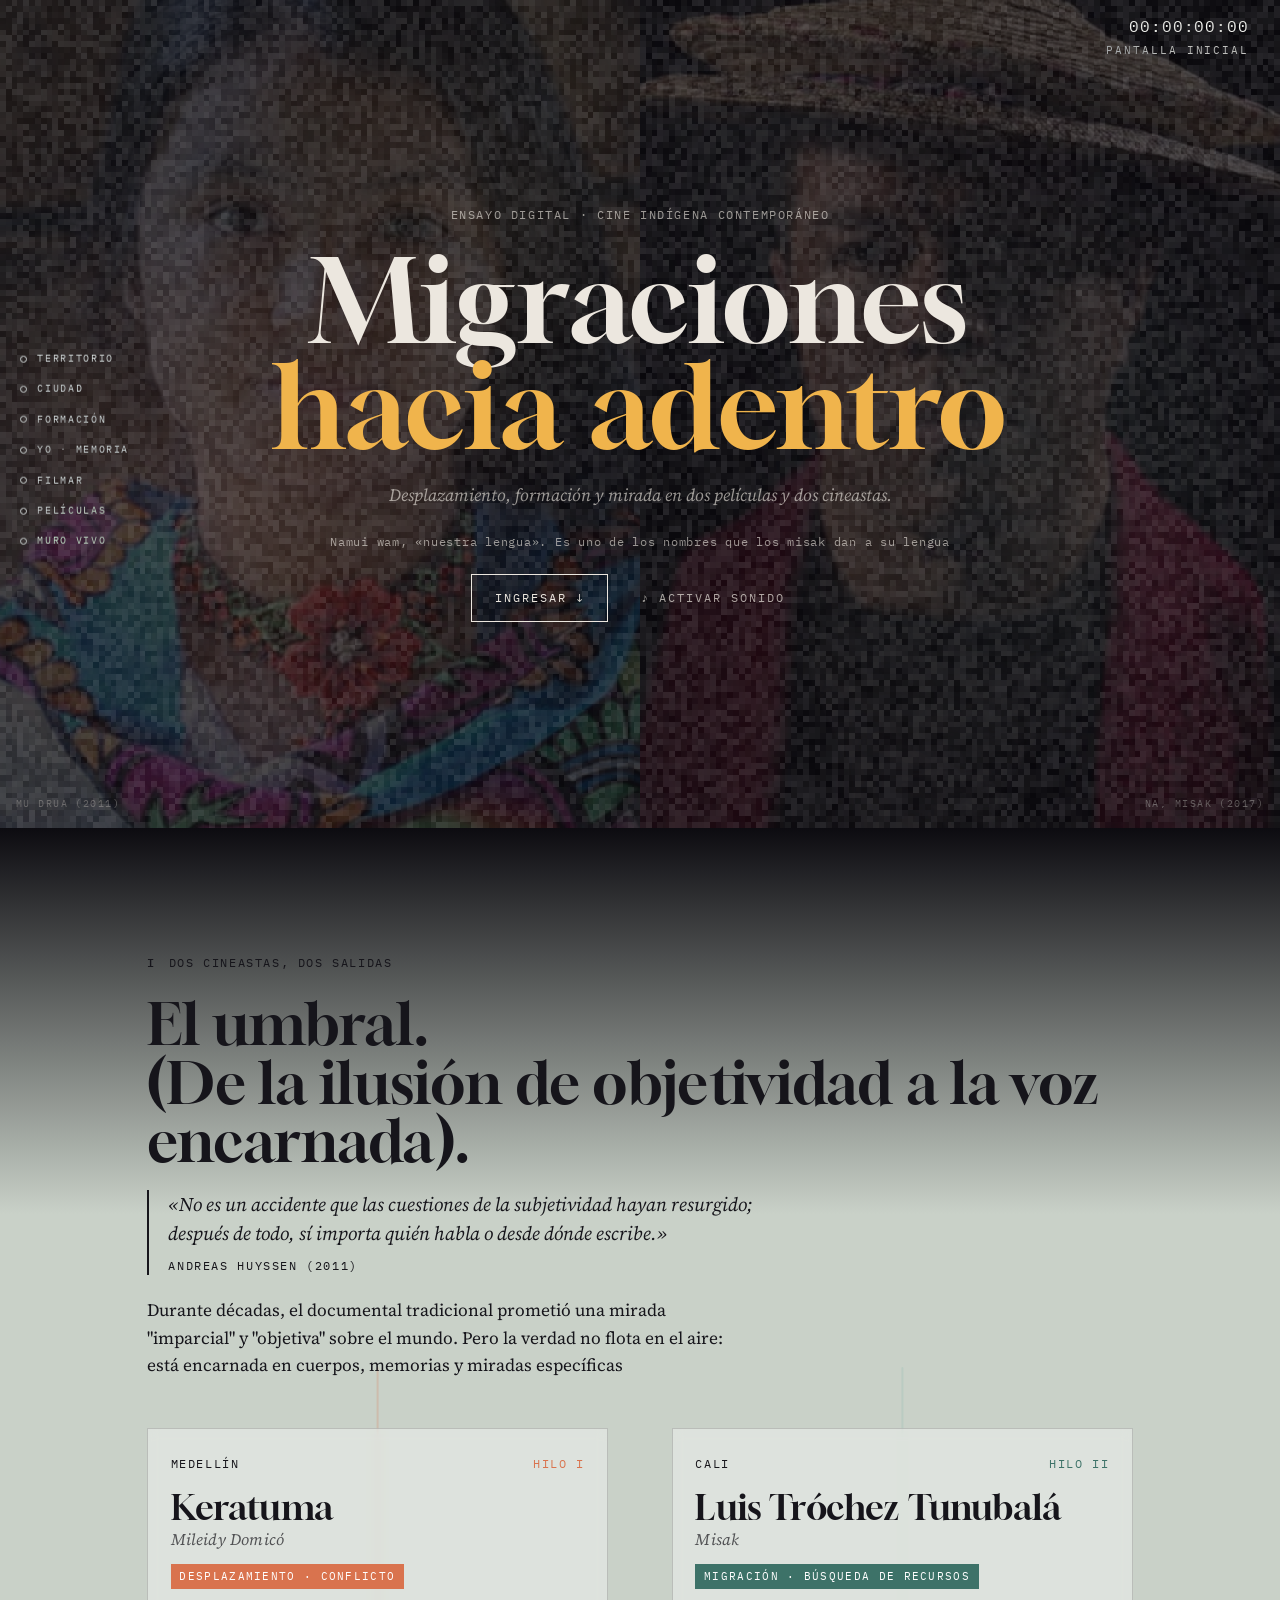
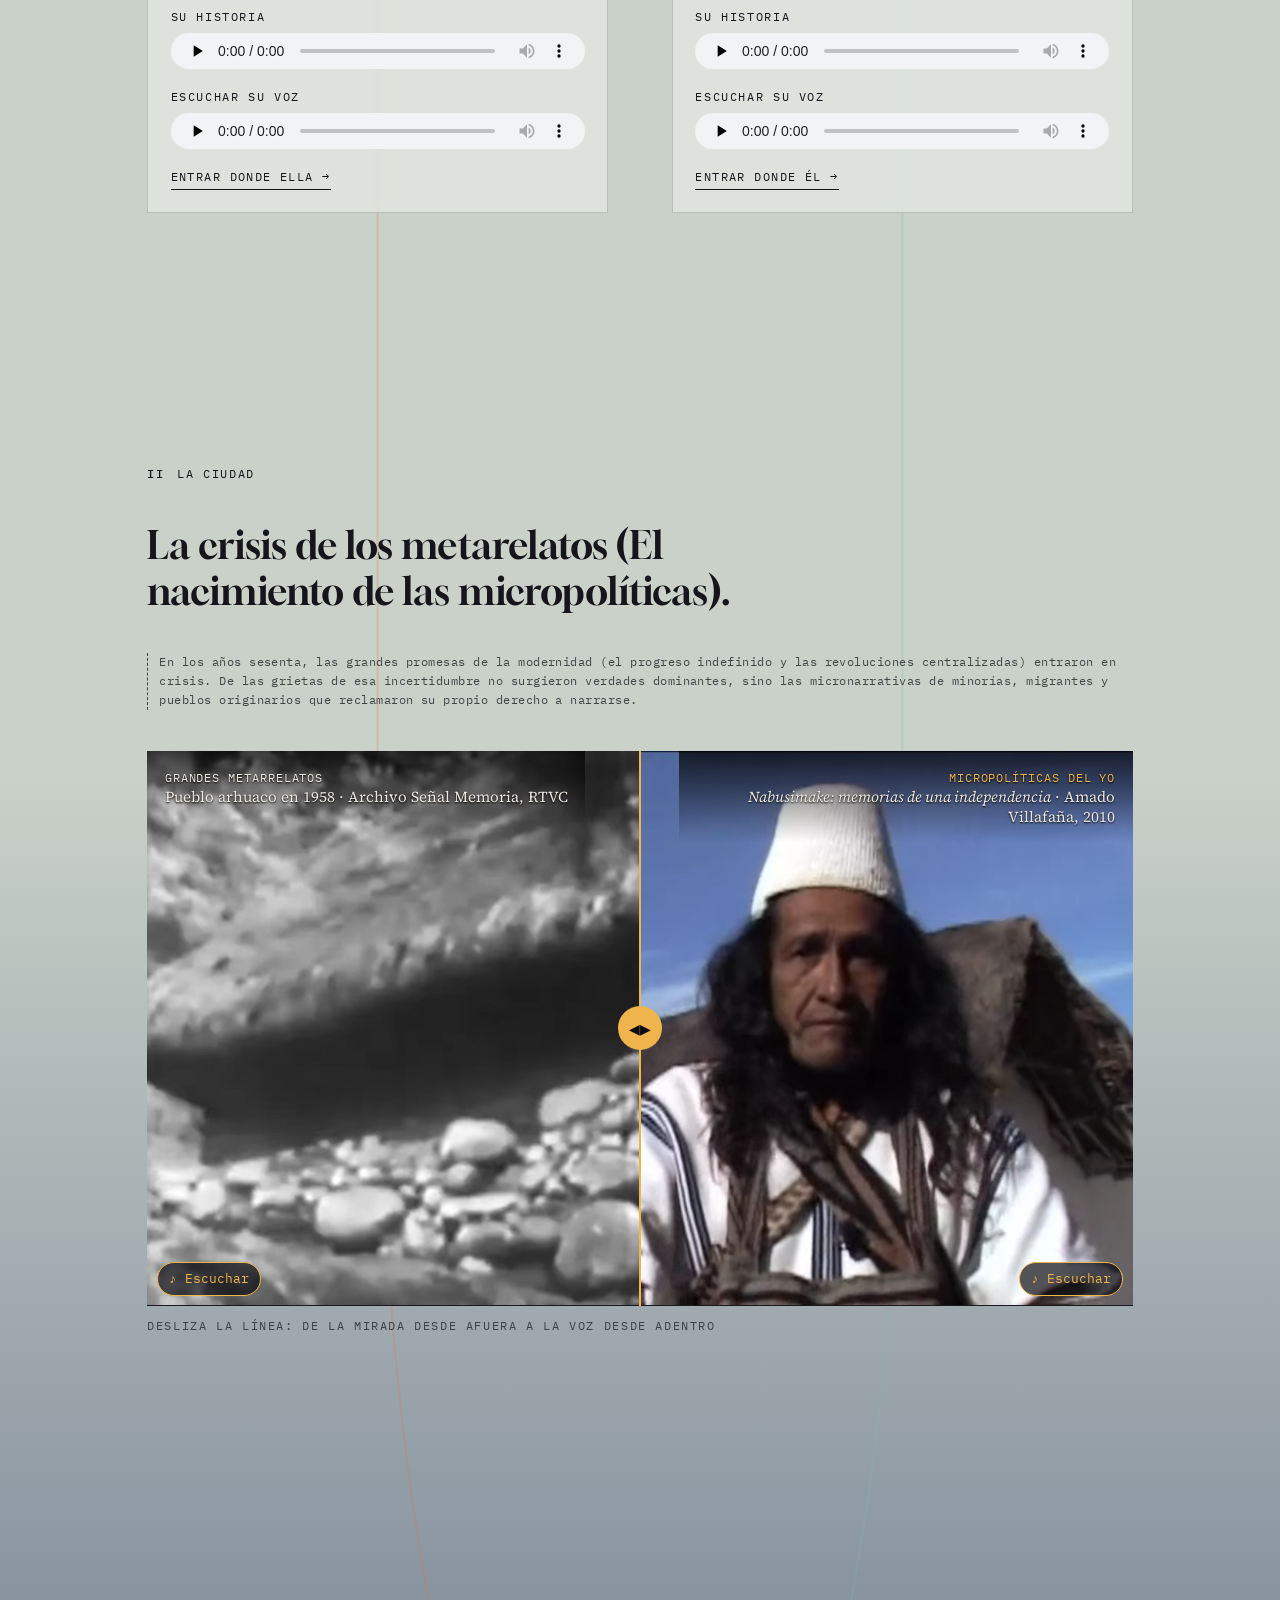
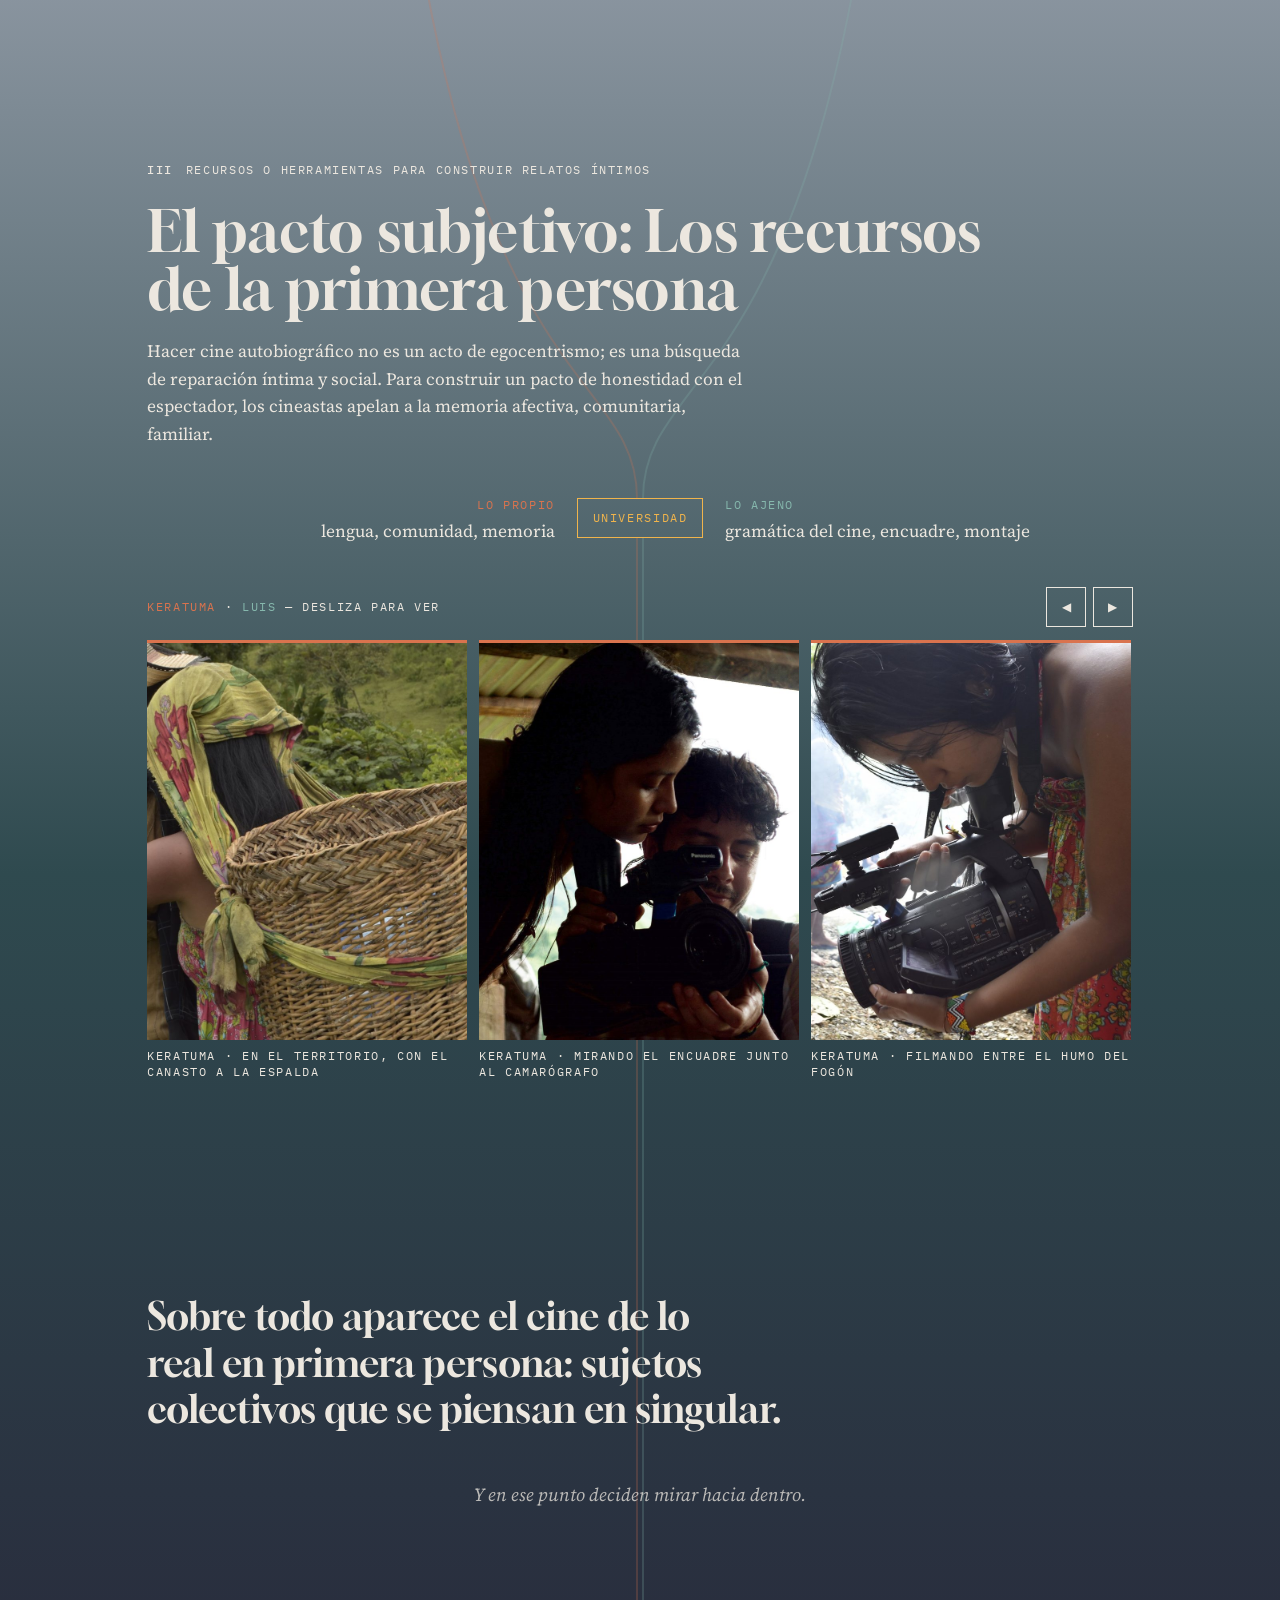
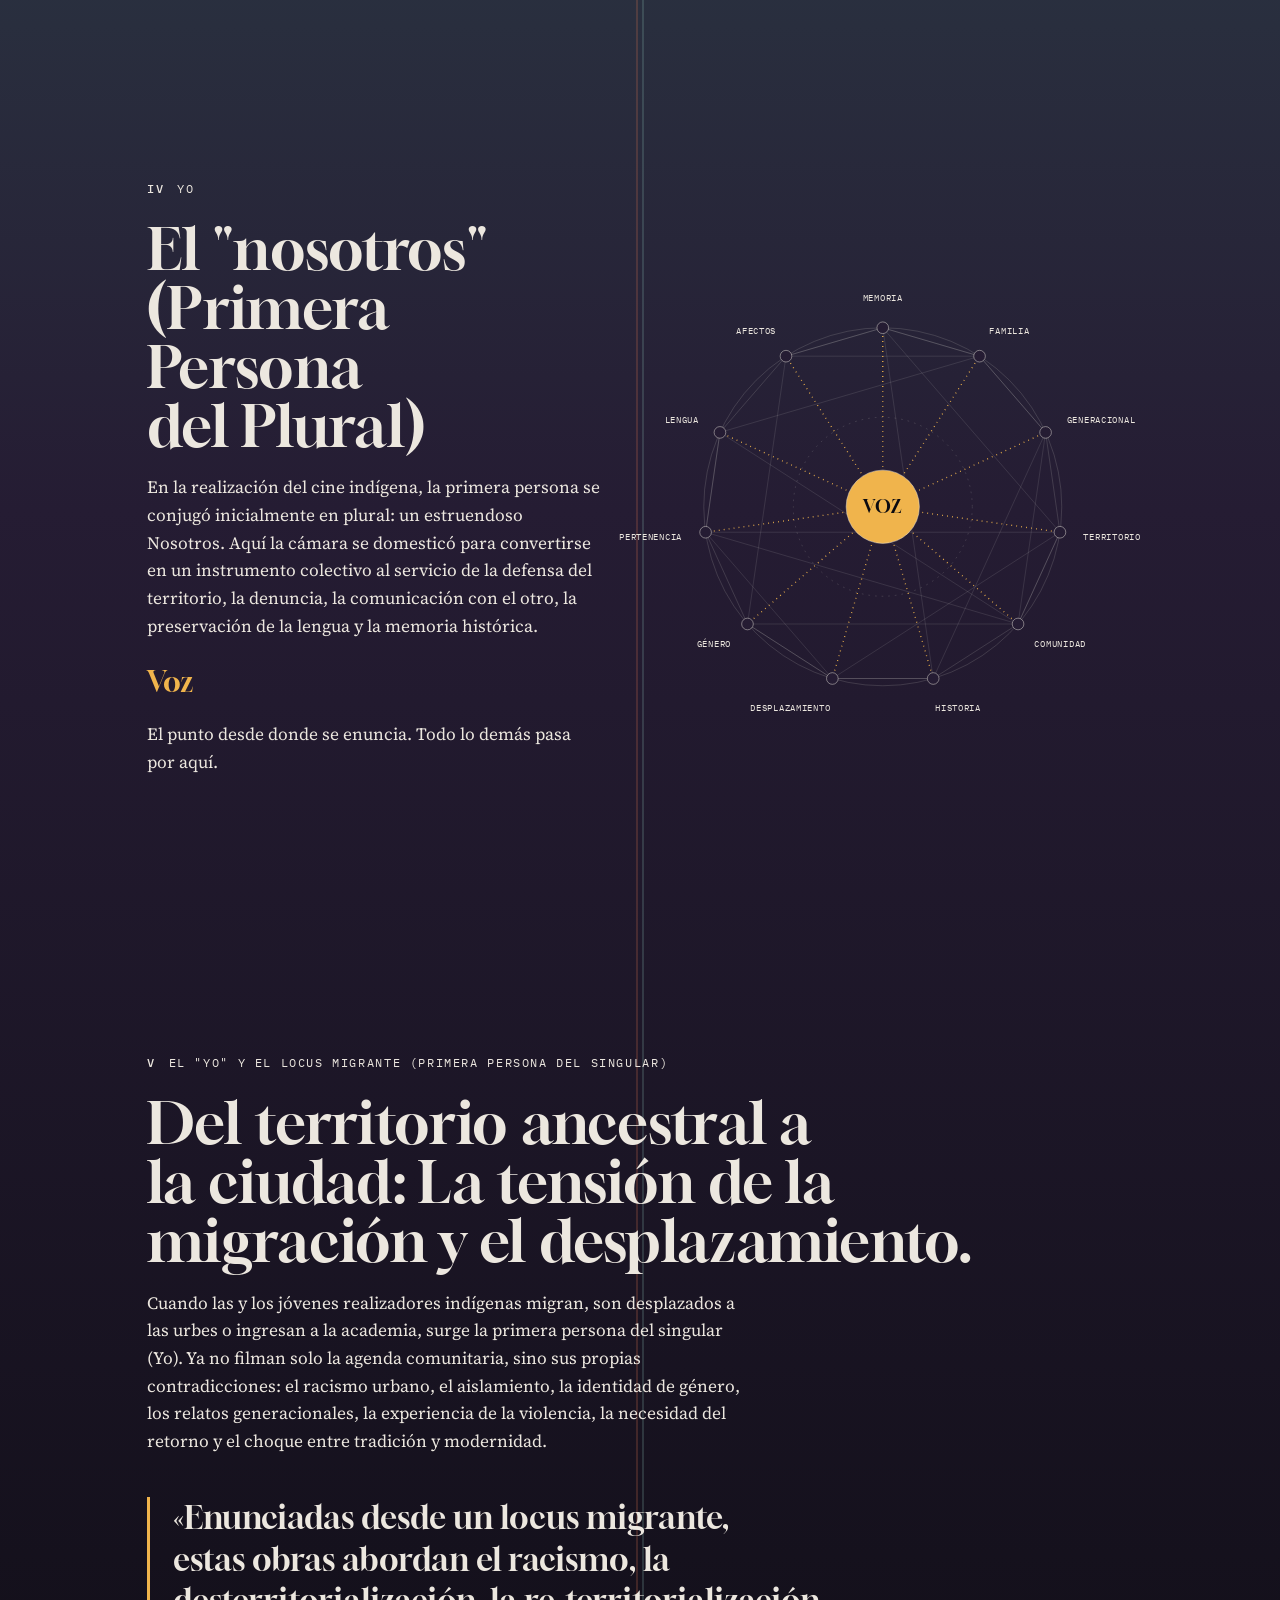
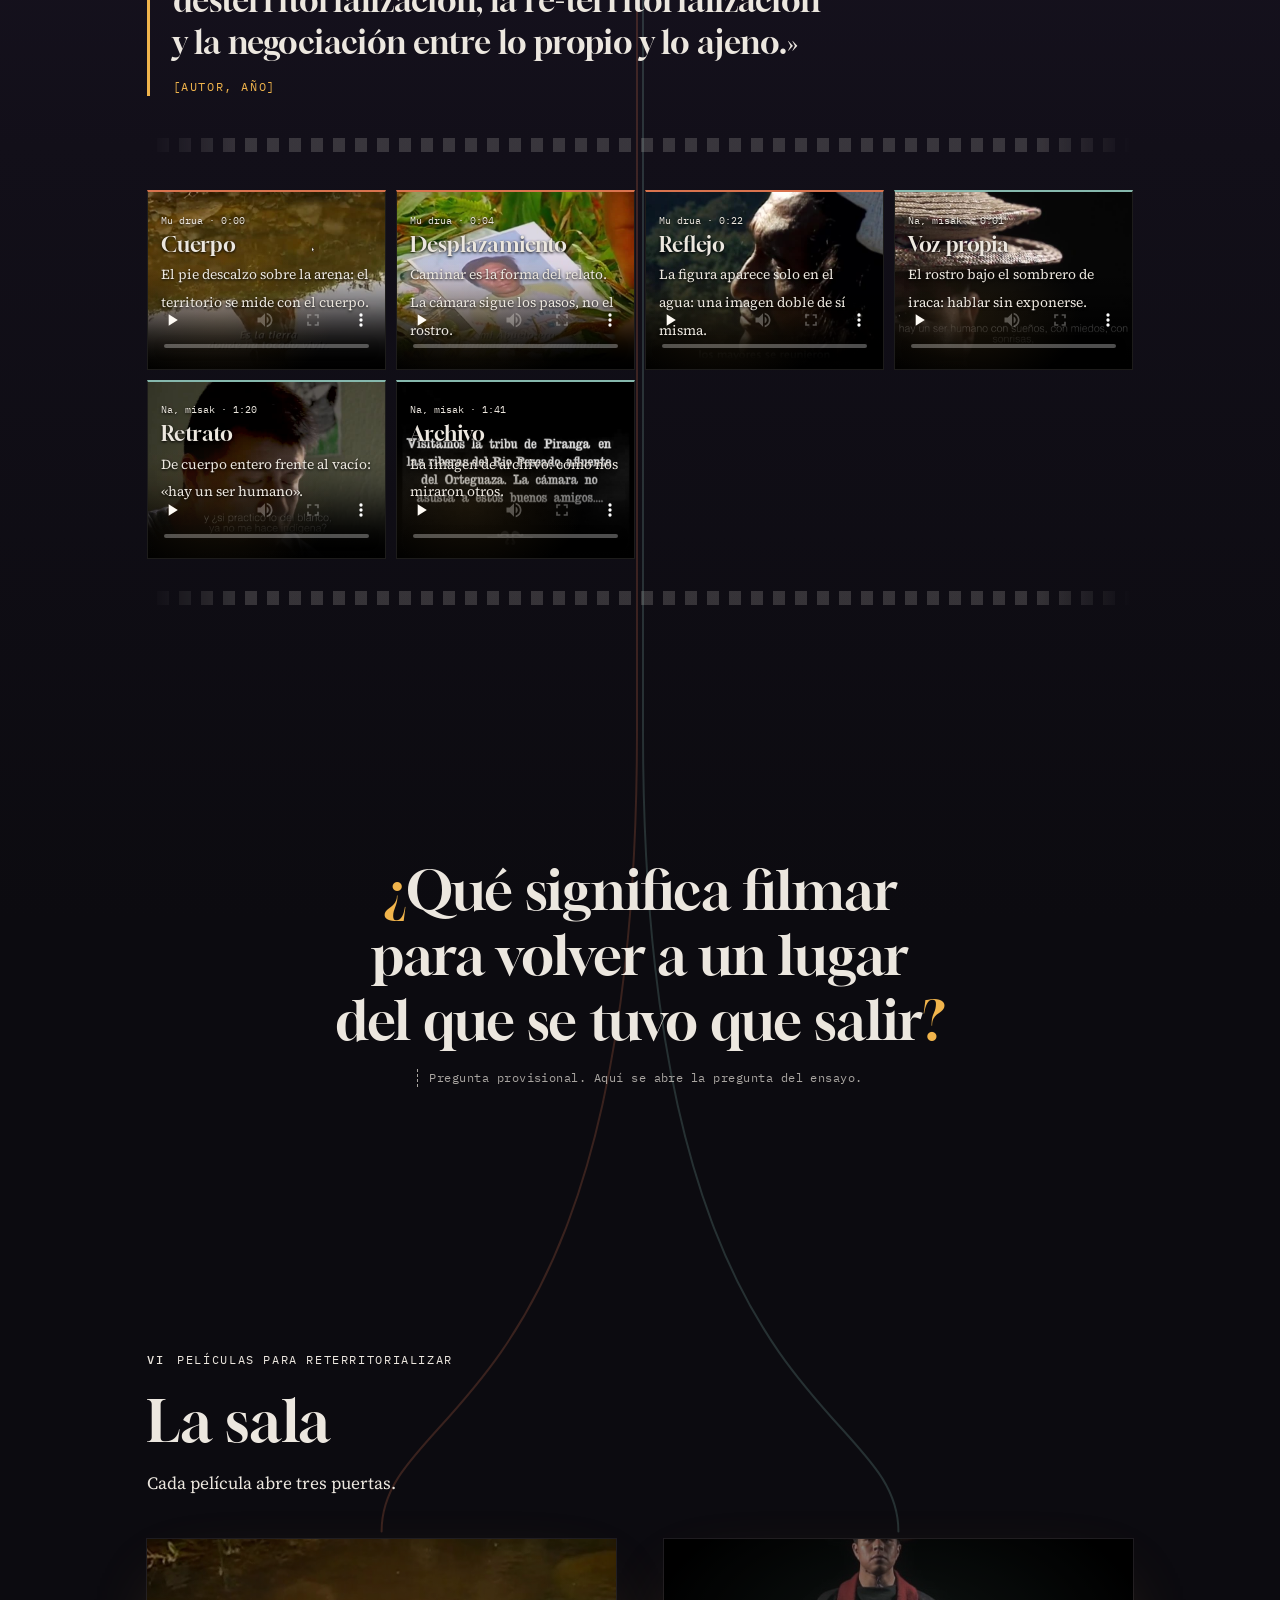
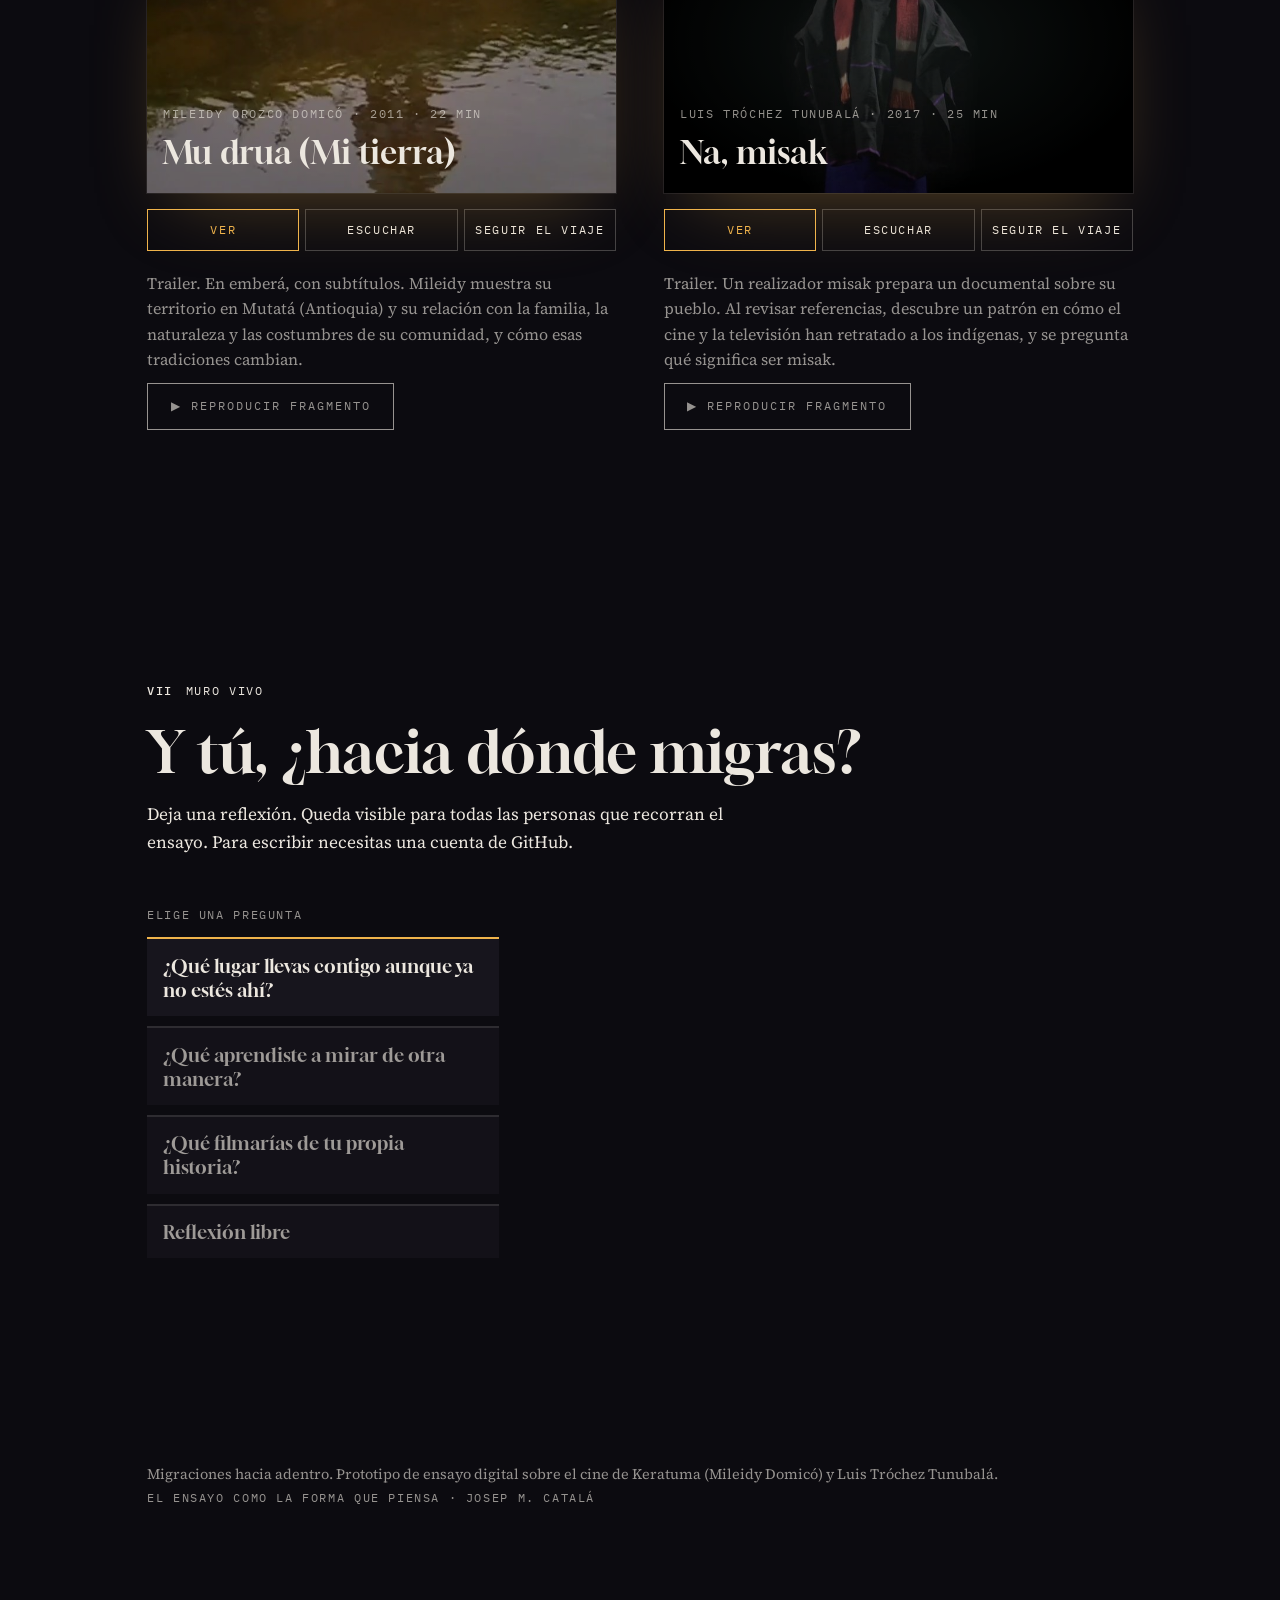
==== commit 0c64a0f1: "Remove sound control buttons from index.html Removed sound buttons for metarrelatos and micropolític" ====
--- a/index.html
+++ b/index.html
@@ -150,13 +150,6 @@
         </script>
       </figure>
       <p class="label" style="margin-top:.7rem;opacity:.7">Desliza la línea: de la mirada desde afuera a la voz desde adentro</p>
-        <!-- botones de sonido: data-v="0" = metarrelatos (izquierda), data-v="1" = micropolíticas (derecha) -->
-        <button type="button" data-v="0" onclick="(function(b){var f=b.parentNode,vs=f.querySelectorAll('video'),v=vs[+b.dataset.v],s=v.muted;vs.forEach(function(x){x.muted=true});v.muted=!s;f.querySelectorAll('button[data-v]').forEach(function(x){x.textContent=vs[+x.dataset.v].muted?'♪ Escuchar':'♪ Silenciar'})})(this)"
-                style="position:absolute;left:.6rem;bottom:.6rem;z-index:3;font:inherit;font-family:var(--mono);font-size:clamp(.6rem,1.8vw,.8rem);padding:.35rem .7rem;border-radius:999px;border:1px solid var(--luz);background:rgba(12,11,16,.7);color:var(--luz);cursor:pointer">♪ Escuchar</button>
-        <button type="button" data-v="1" onclick="(function(b){var f=b.parentNode,vs=f.querySelectorAll('video'),v=vs[+b.dataset.v],s=v.muted;vs.forEach(function(x){x.muted=true});v.muted=!s;f.querySelectorAll('button[data-v]').forEach(function(x){x.textContent=vs[+x.dataset.v].muted?'♪ Escuchar':'♪ Silenciar'})})(this)"
-                style="position:absolute;right:.6rem;bottom:.6rem;z-index:3;font:inherit;font-family:var(--mono);font-size:clamp(.6rem,1.8vw,.8rem);padding:.35rem .7rem;border-radius:999px;border:1px solid var(--luz);background:rgba(12,11,16,.7);color:var(--luz);cursor:pointer">♪ Escuchar</button>
-      </figure>
-      <p class="label" style="margin-top:.7rem;opacity:.7">Desliza la línea: de la mirada desde afuera a la voz desde adentro</p>
     </div>
   </section>
 
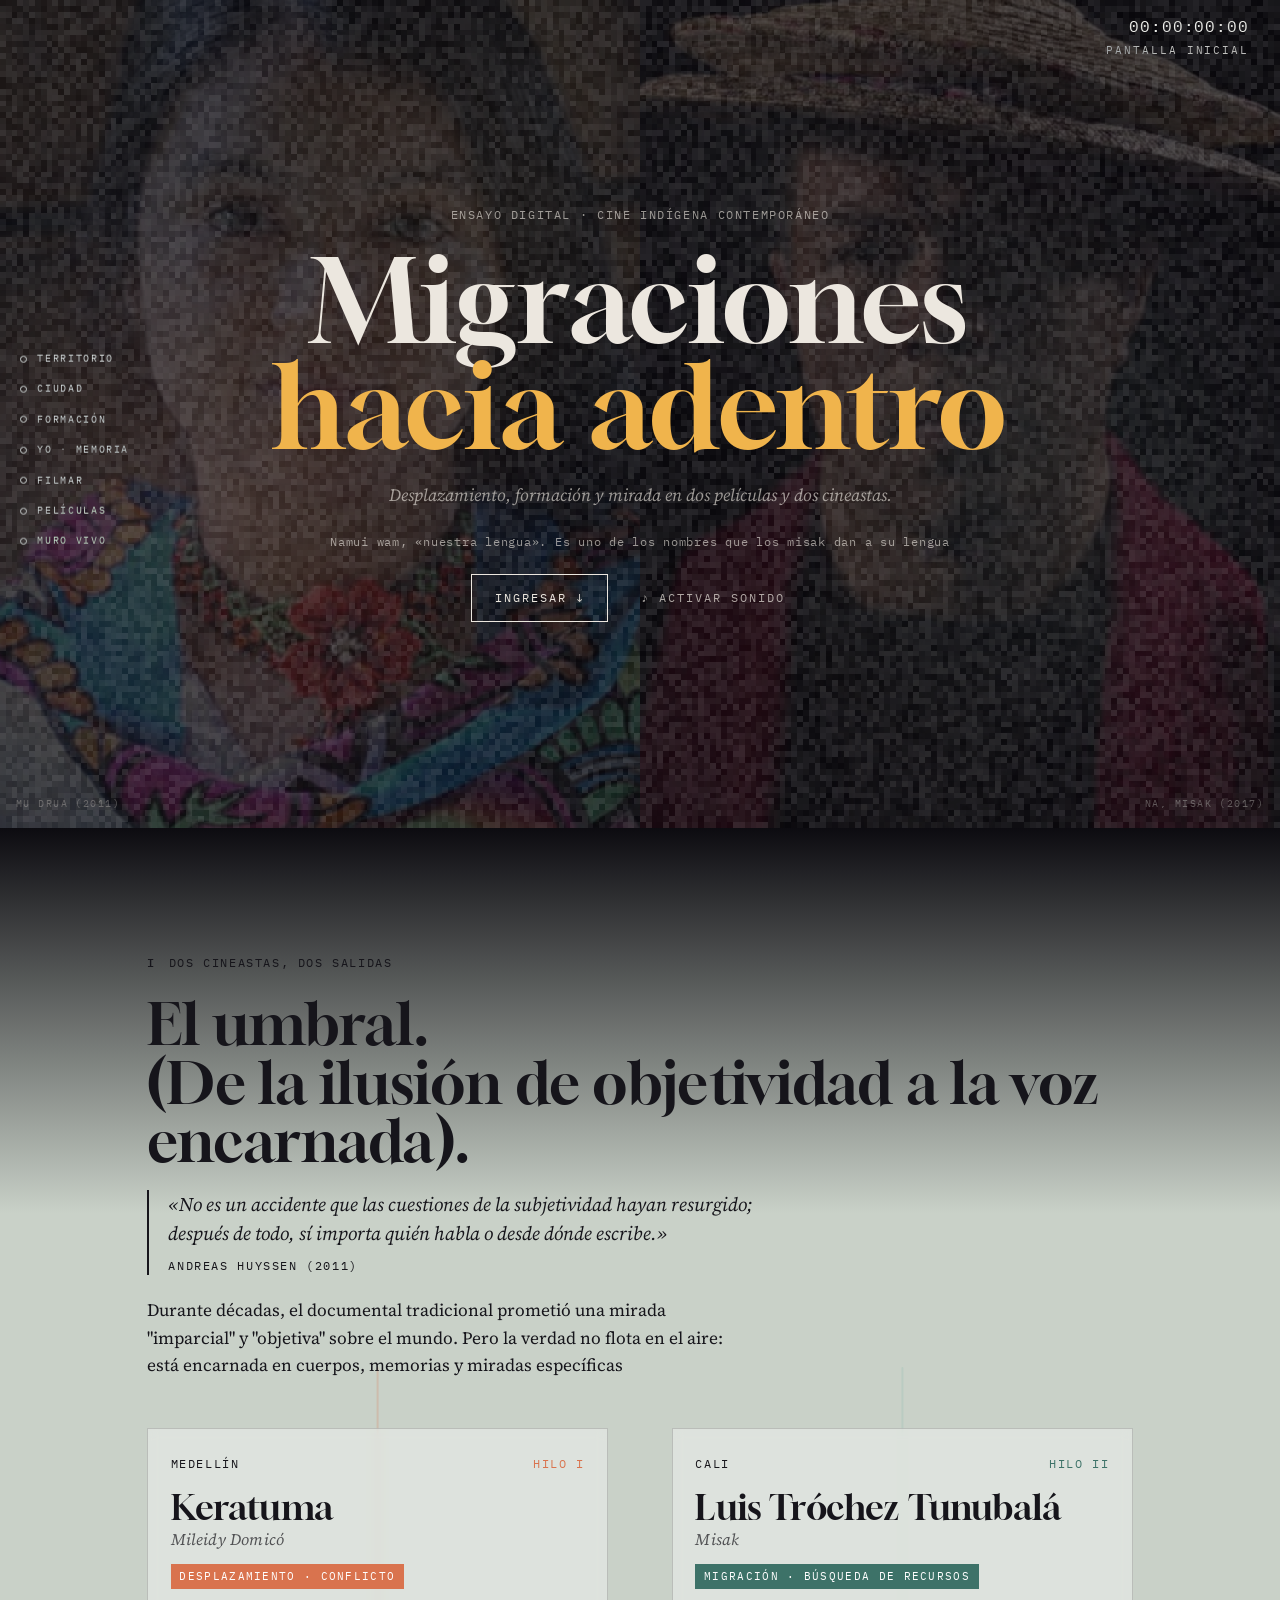
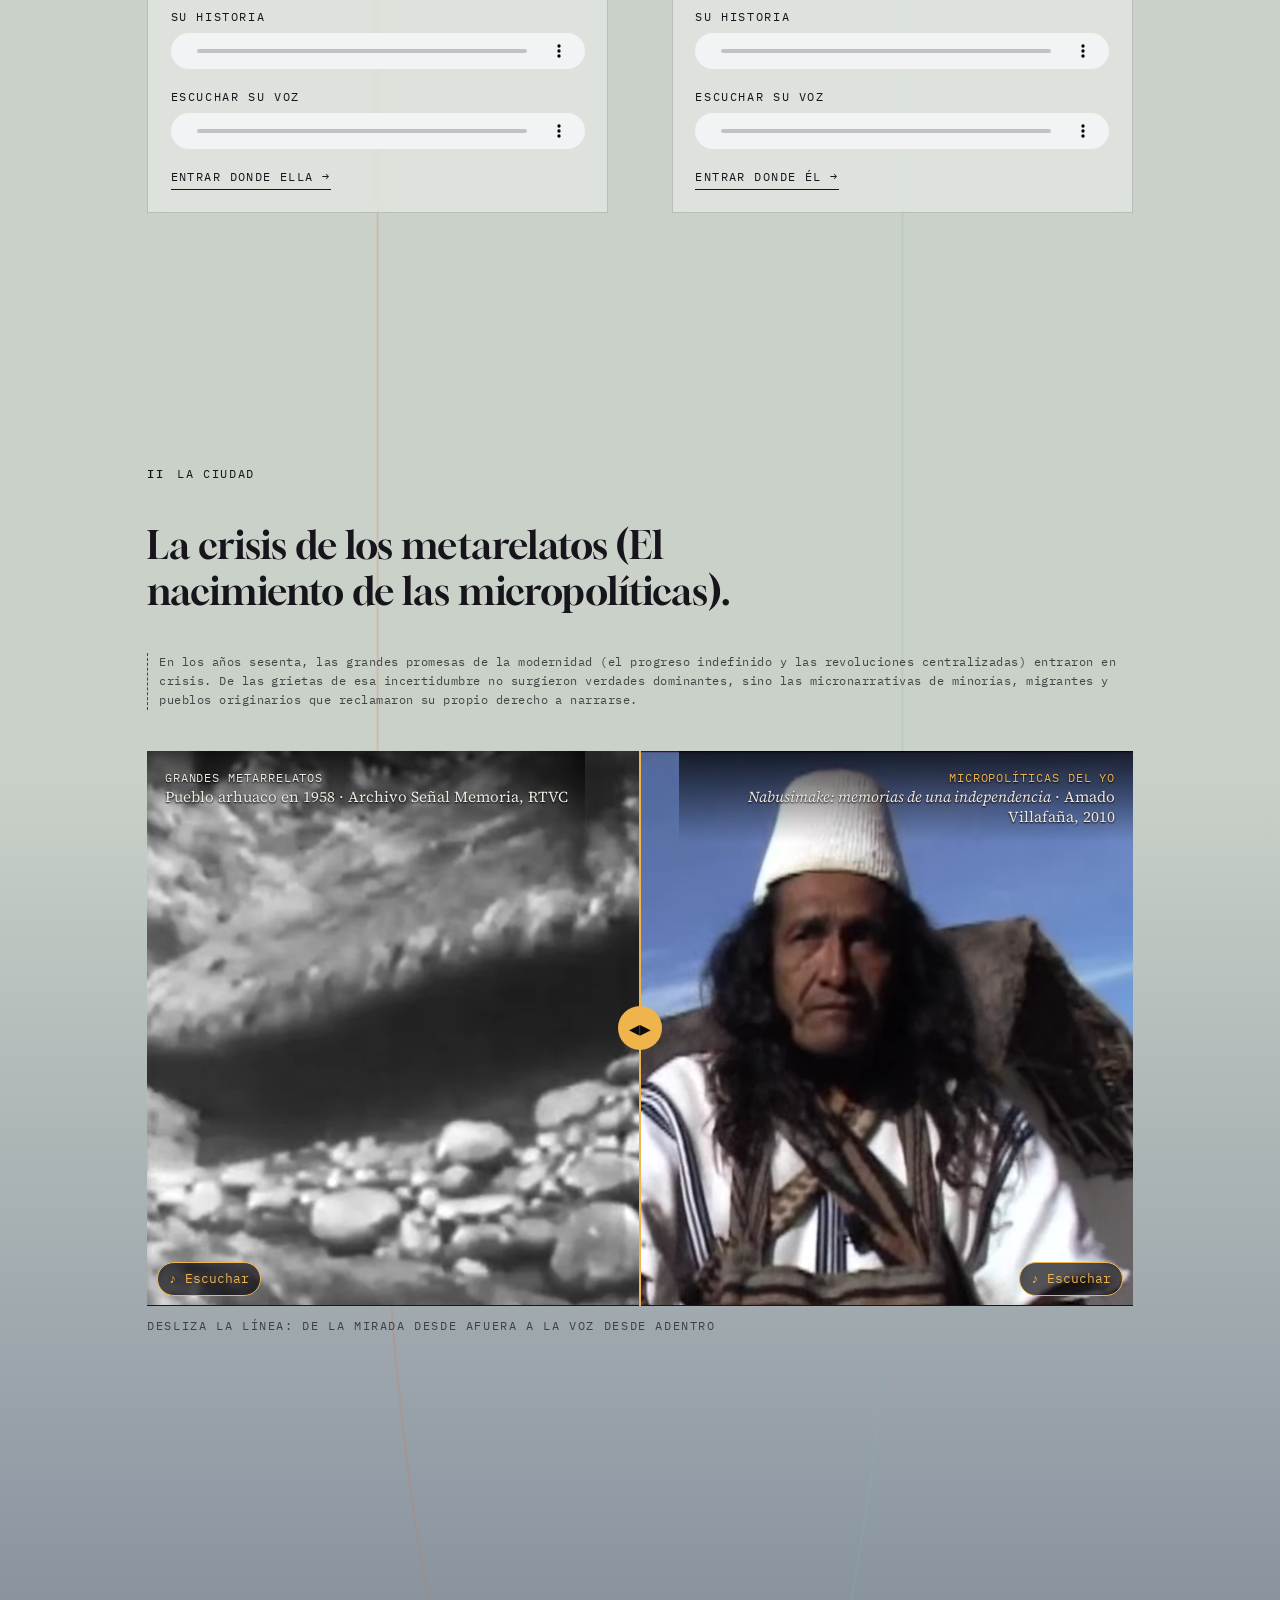
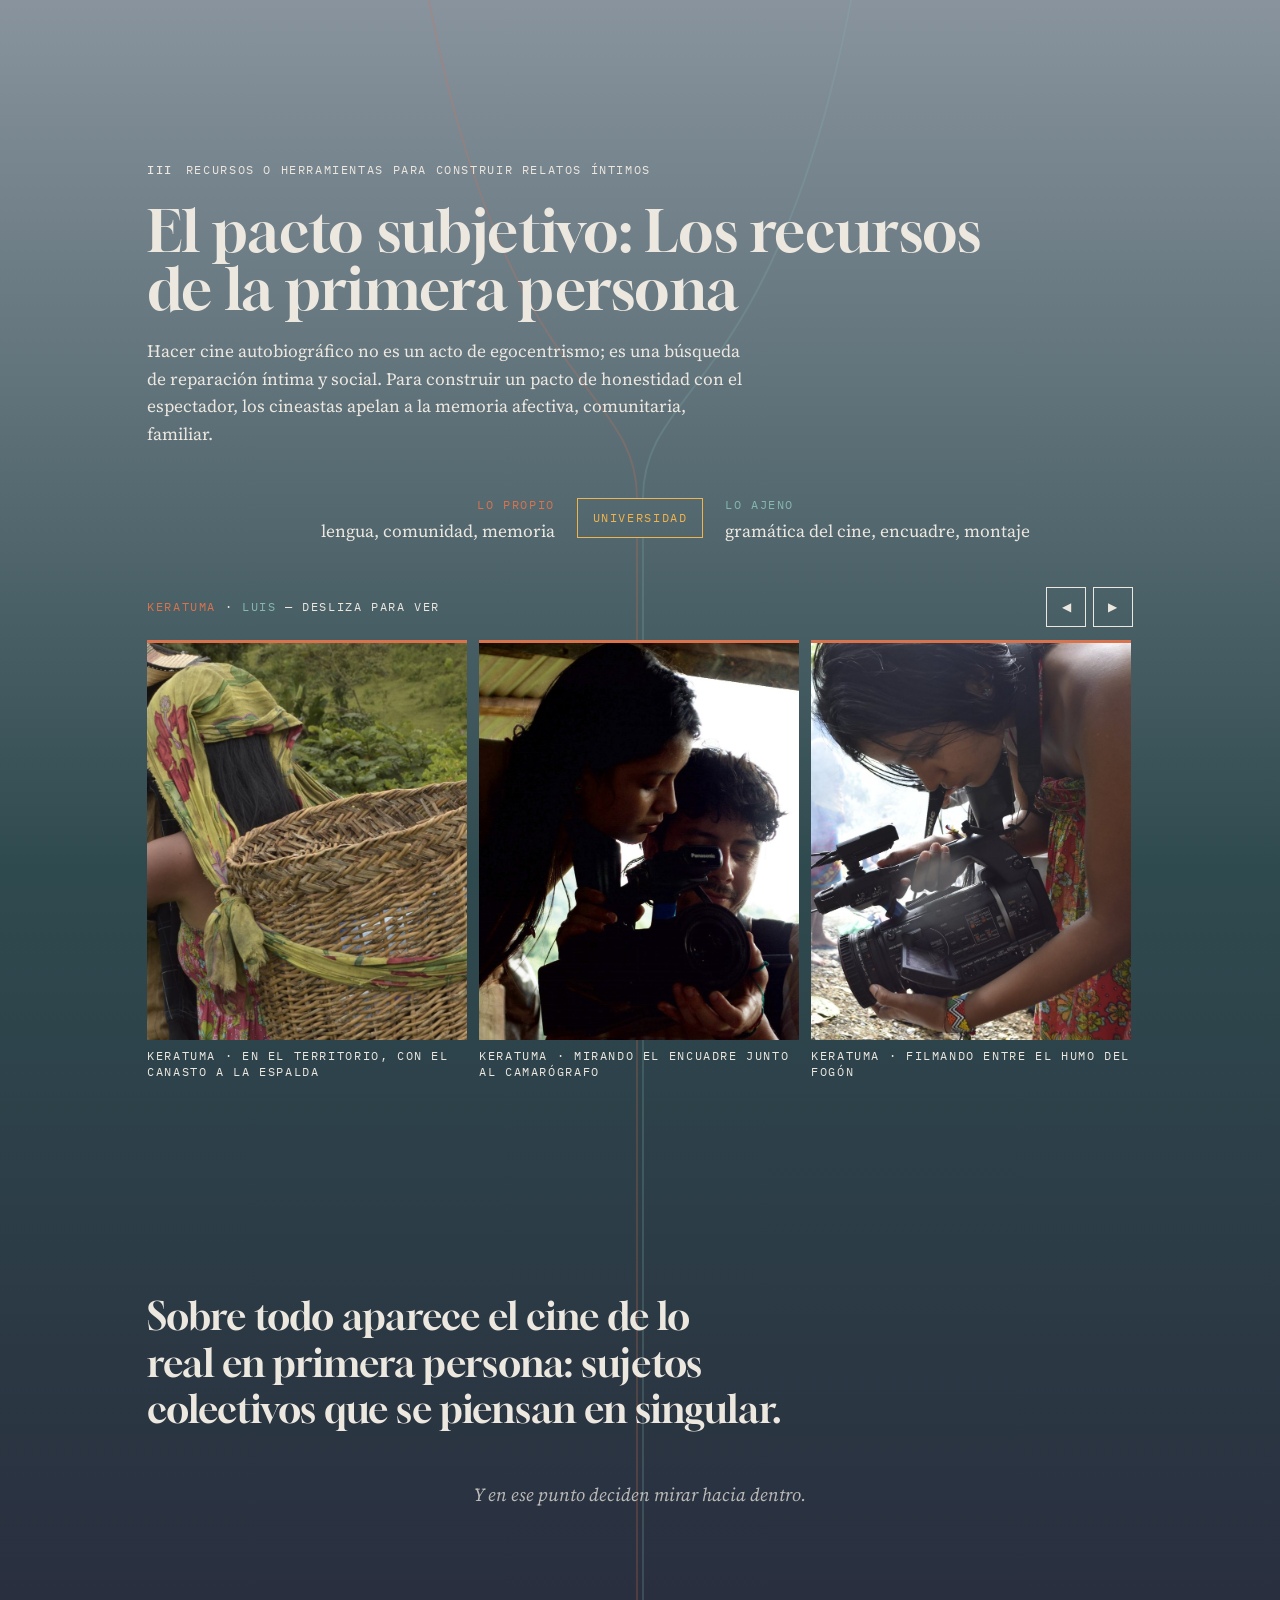
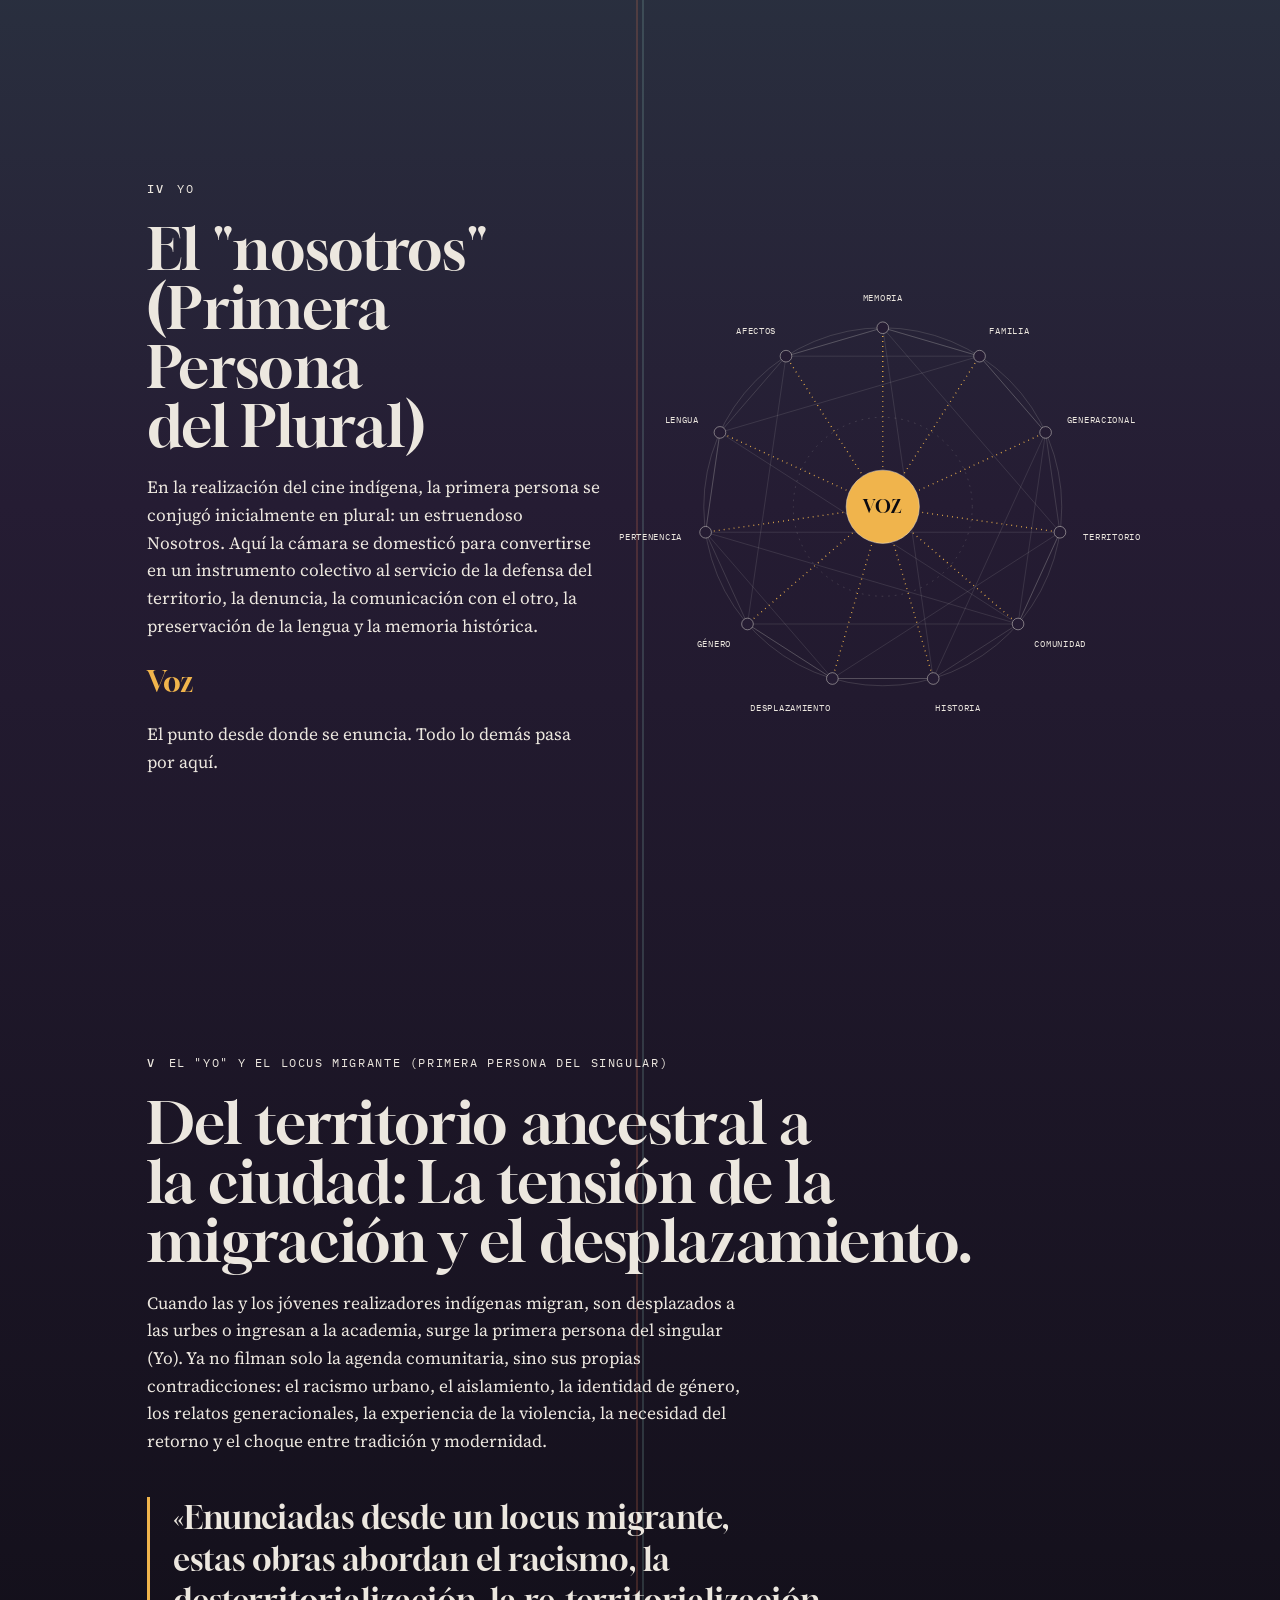
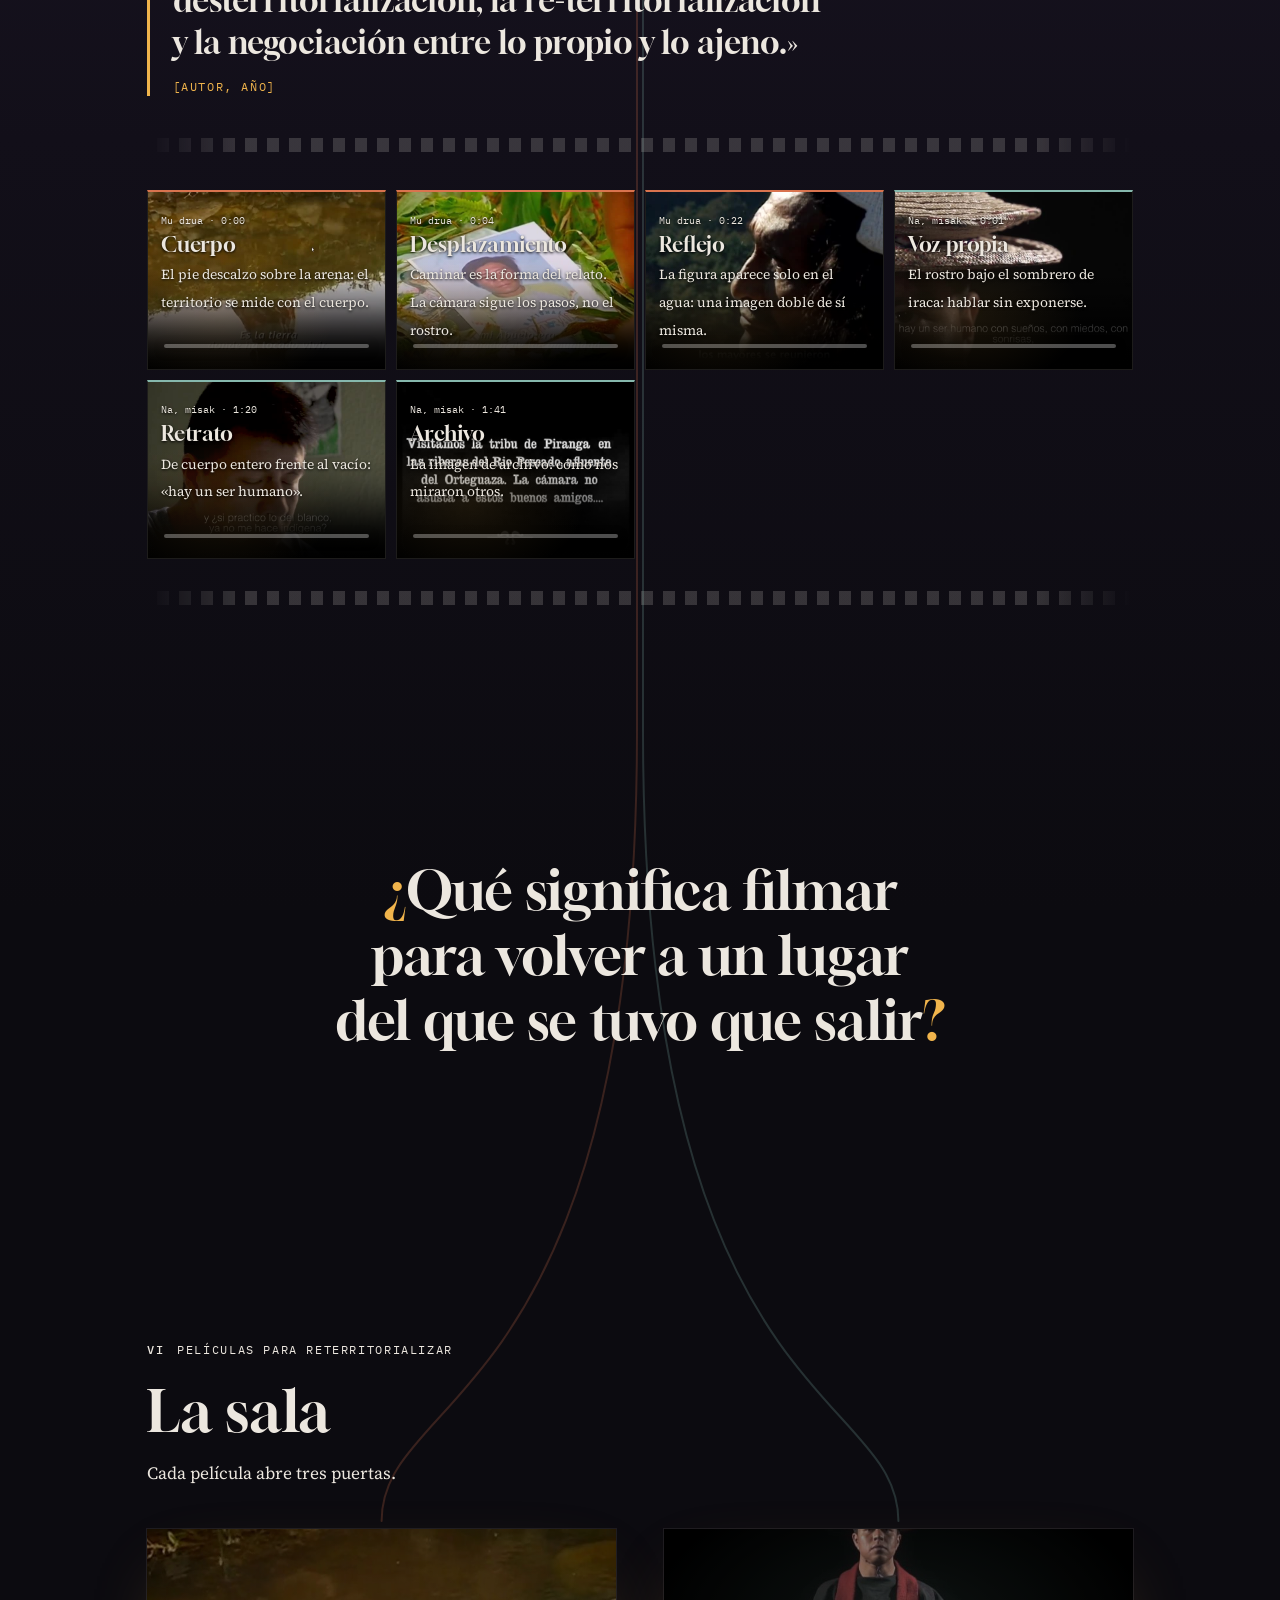
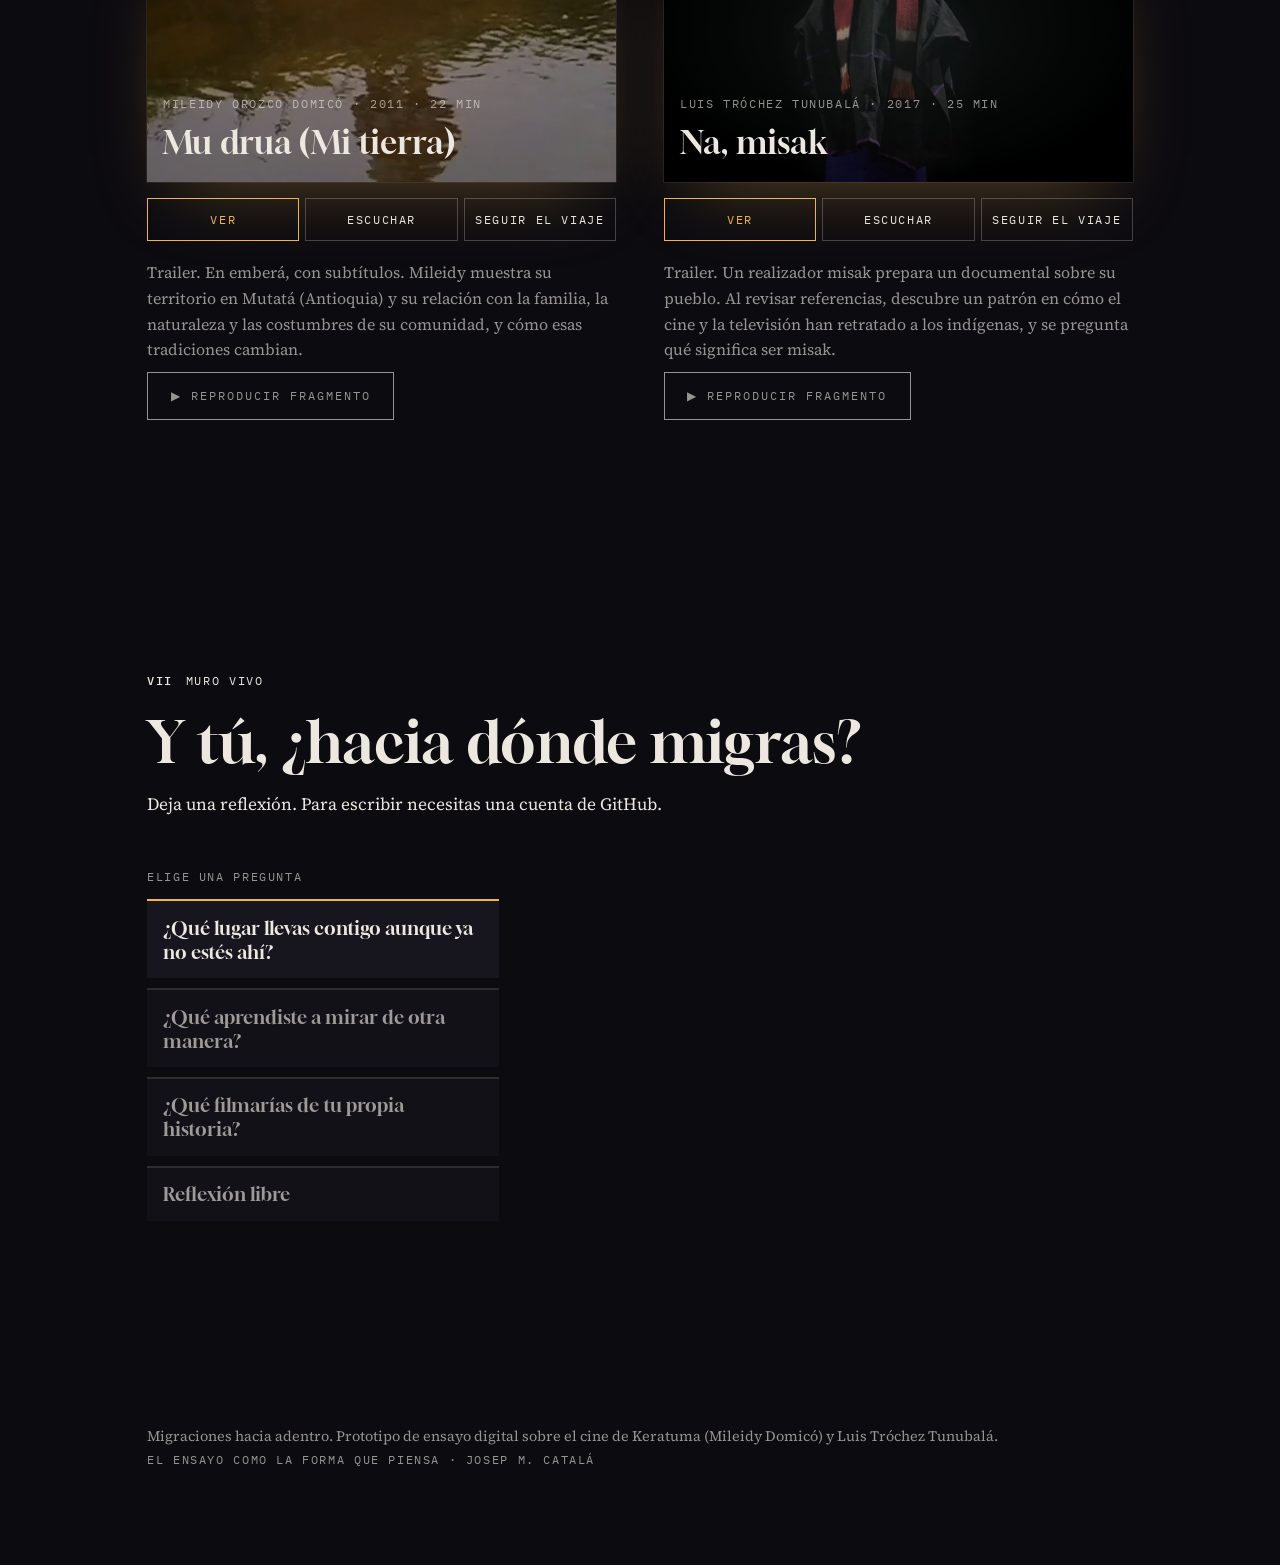
==== commit cbb105cb: "Update question prompt and reflection instructions Removed a note about the provisional question and" ====
--- a/index.html
+++ b/index.html
@@ -288,7 +288,7 @@
   <section class="sec" id="pregunta" data-st="Pregunta">
     <div class="wrap">
       <p class="big">Qué significa filmar para volver a un lugar del que se tuvo que salir</p>
-      <p class="note" style="display:inline-block;text-align:left">Pregunta provisional. Aquí se abre la pregunta del ensayo.</p>
+      <p class="note" style="display:inline-block;text-align:left"</p>
     </div>
   </section>
 
@@ -327,7 +327,7 @@
   <div class="wrap">
     <div class="eyebrow label"><b>VII</b><span>Muro vivo</span></div>
     <h2>Y tú, ¿hacia dónde migras?</h2>
-    <p class="prose">Deja una reflexión. Queda visible para todas las personas que recorran el ensayo. Para escribir necesitas una cuenta de GitHub.</p>
+    <p class="prose">Deja una reflexión. Para escribir necesitas una cuenta de GitHub.</p>
     <div class="muro-grid">
       <div>
         <p class="label" style="color:var(--muted)">Elige una pregunta</p>
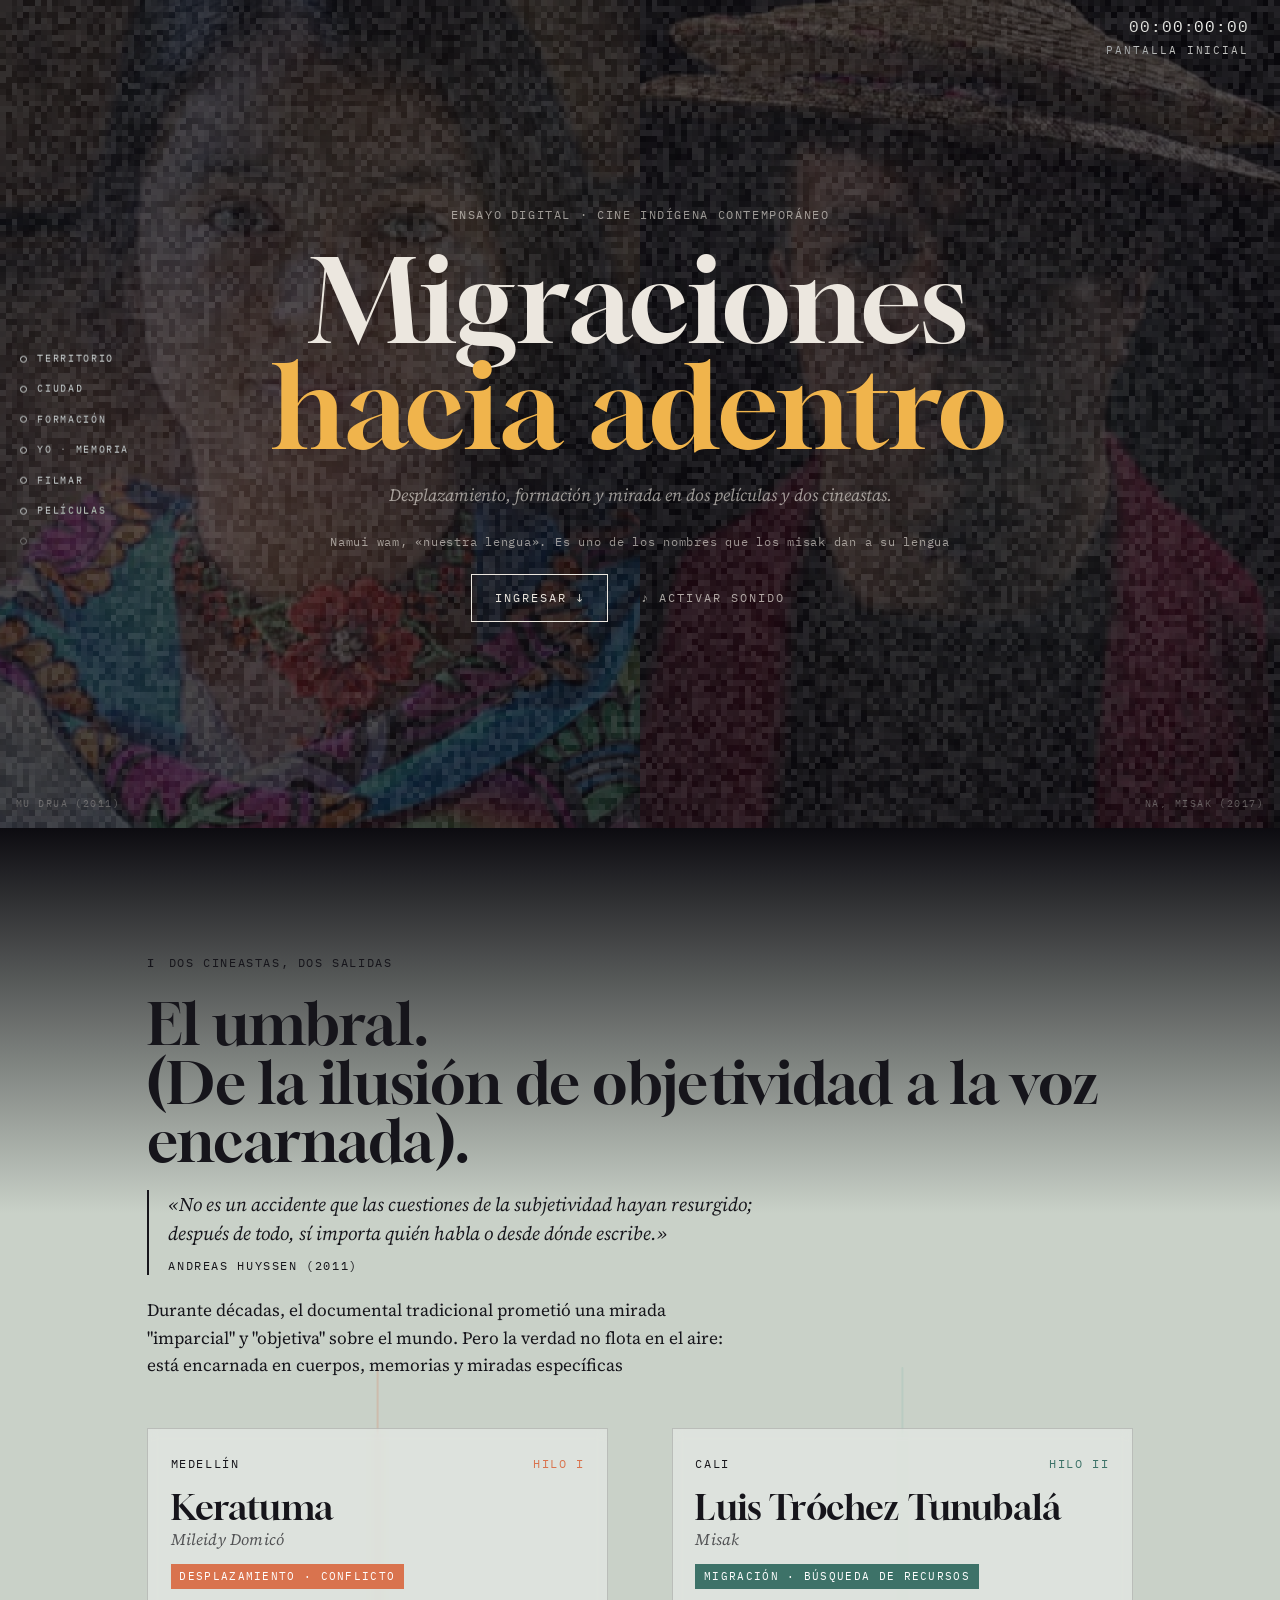
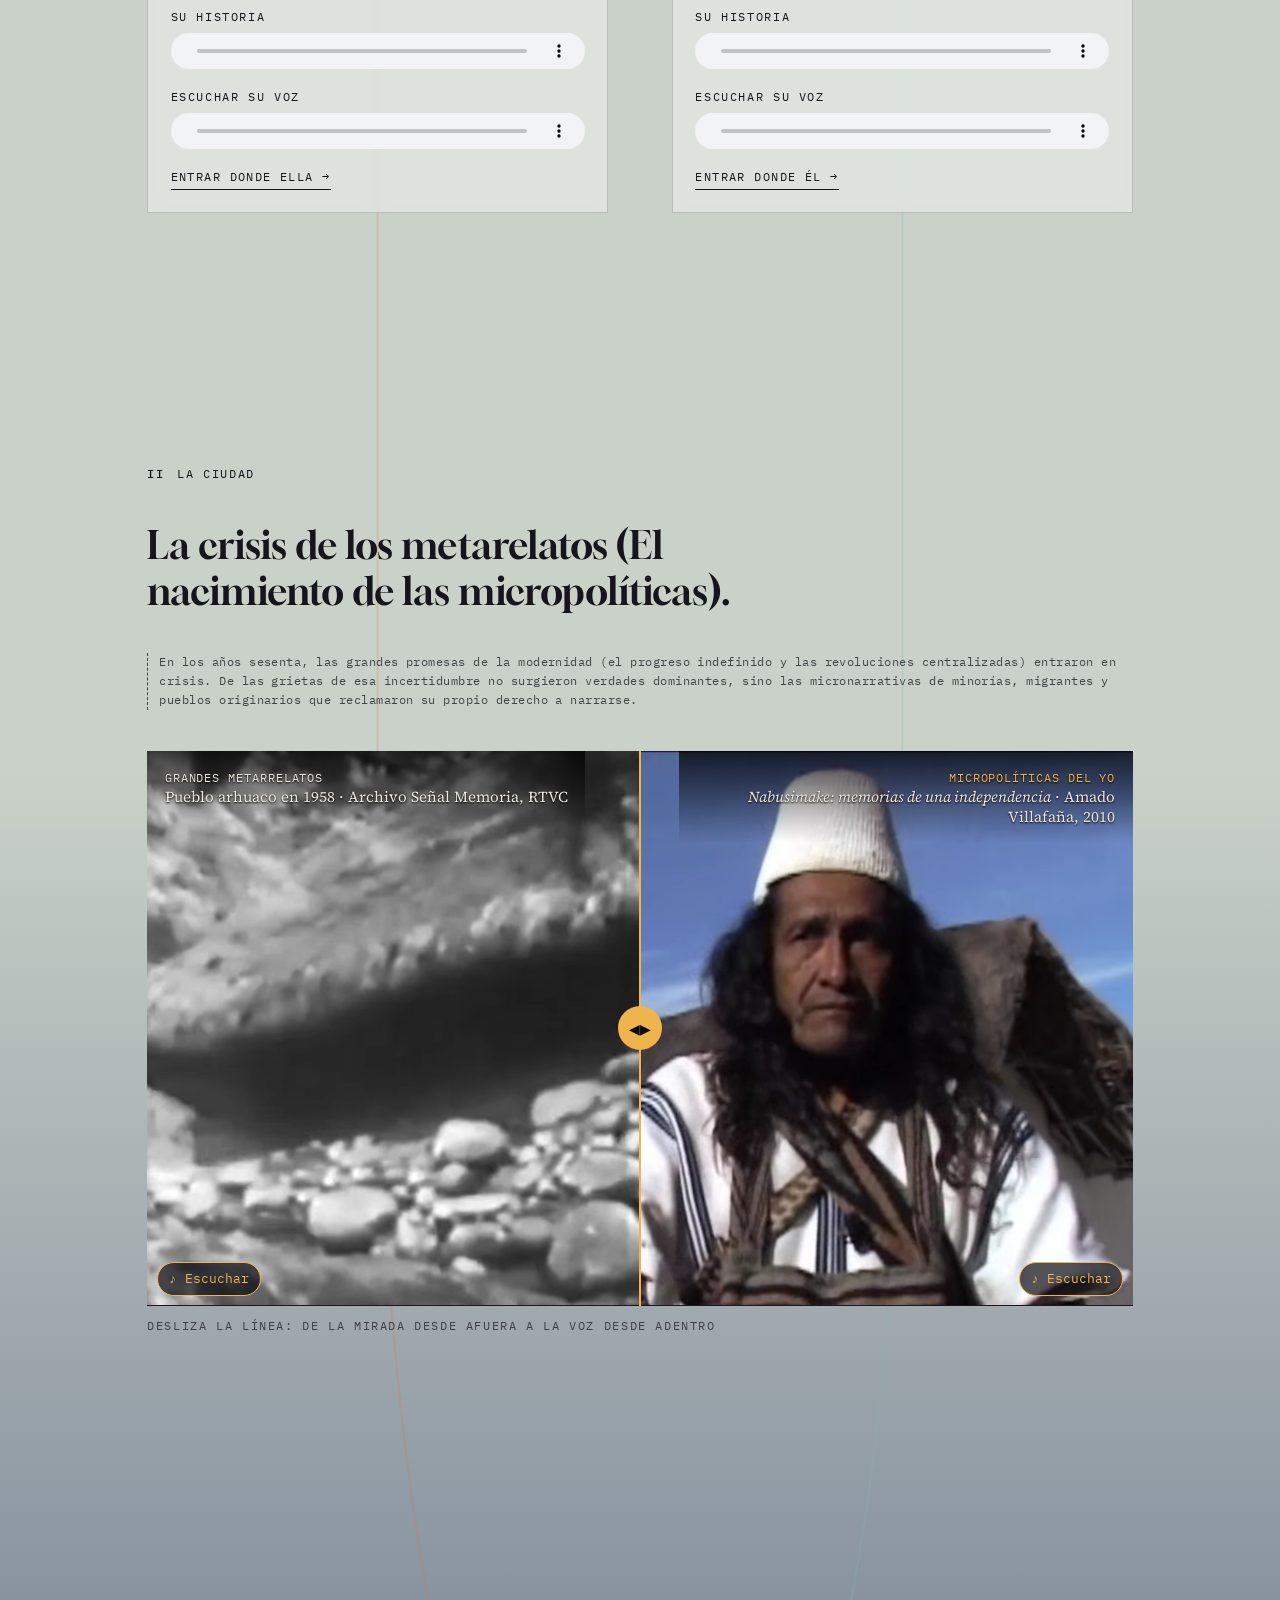
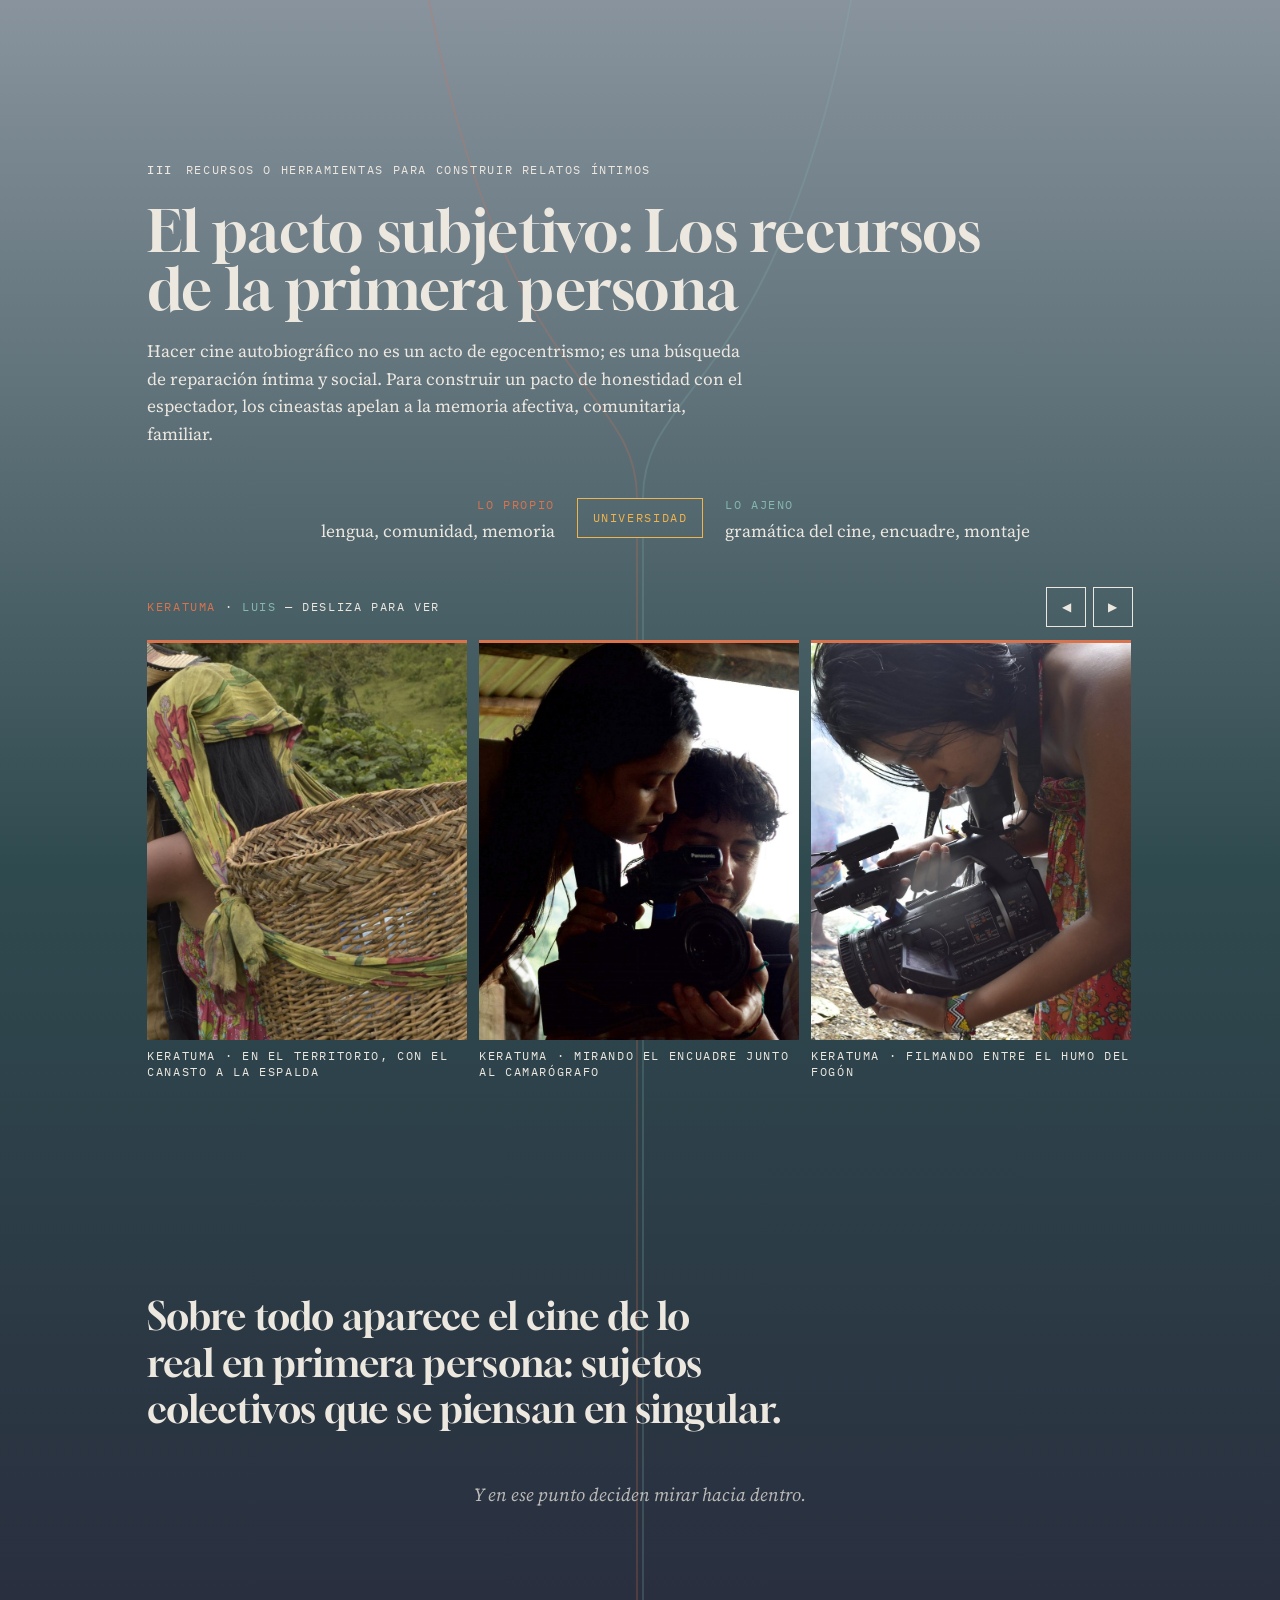
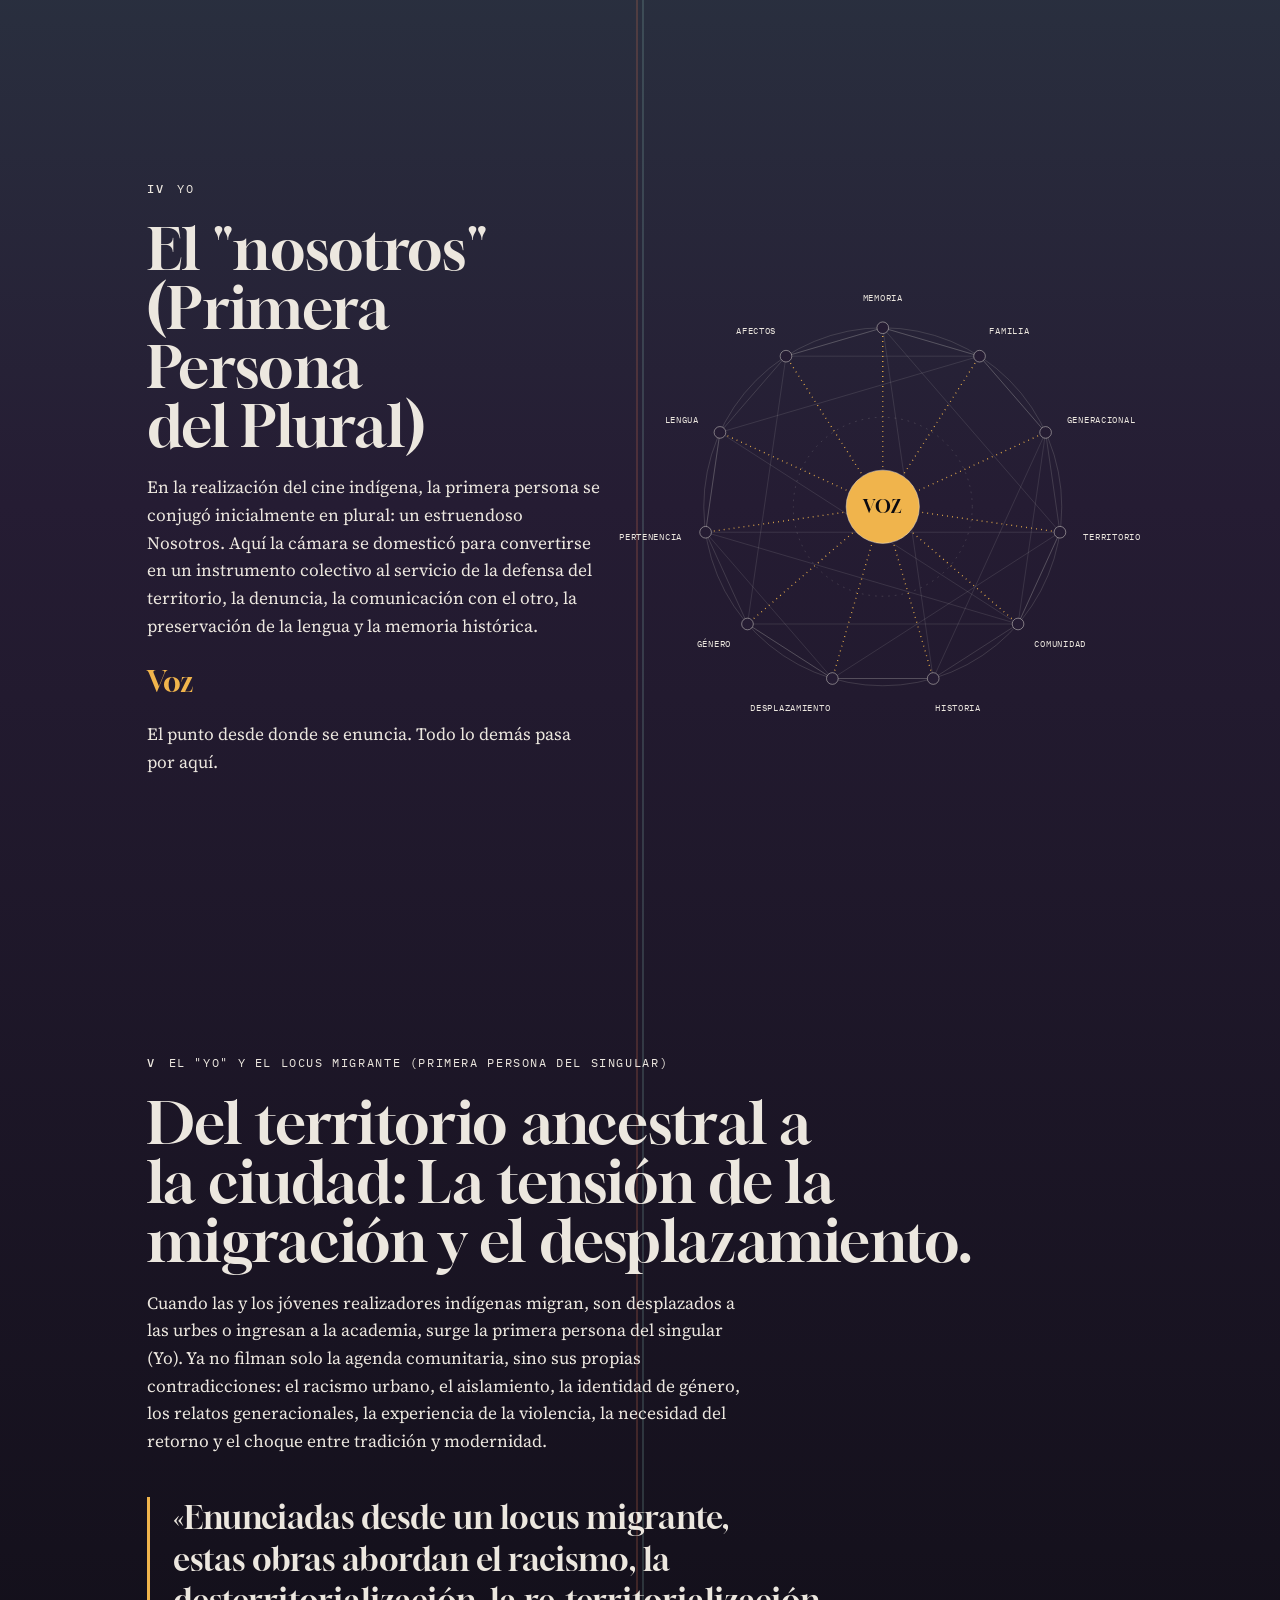
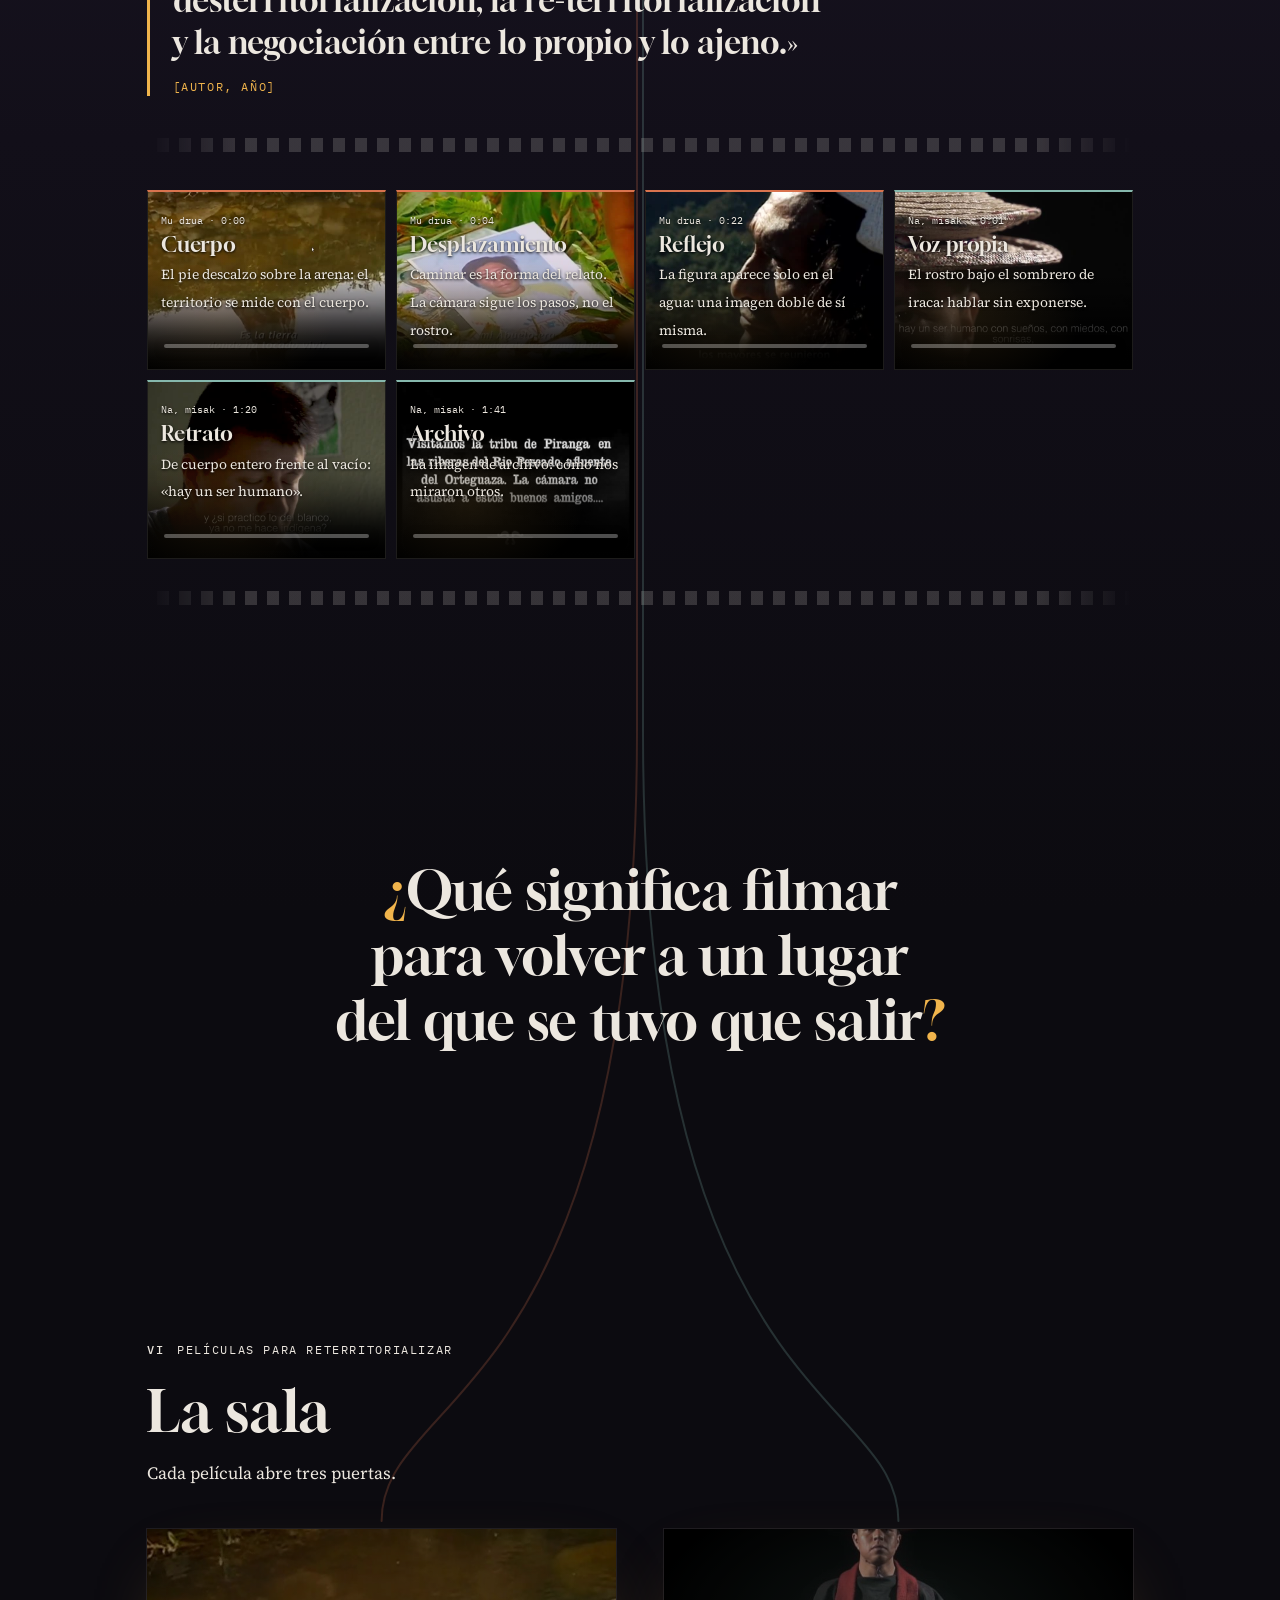
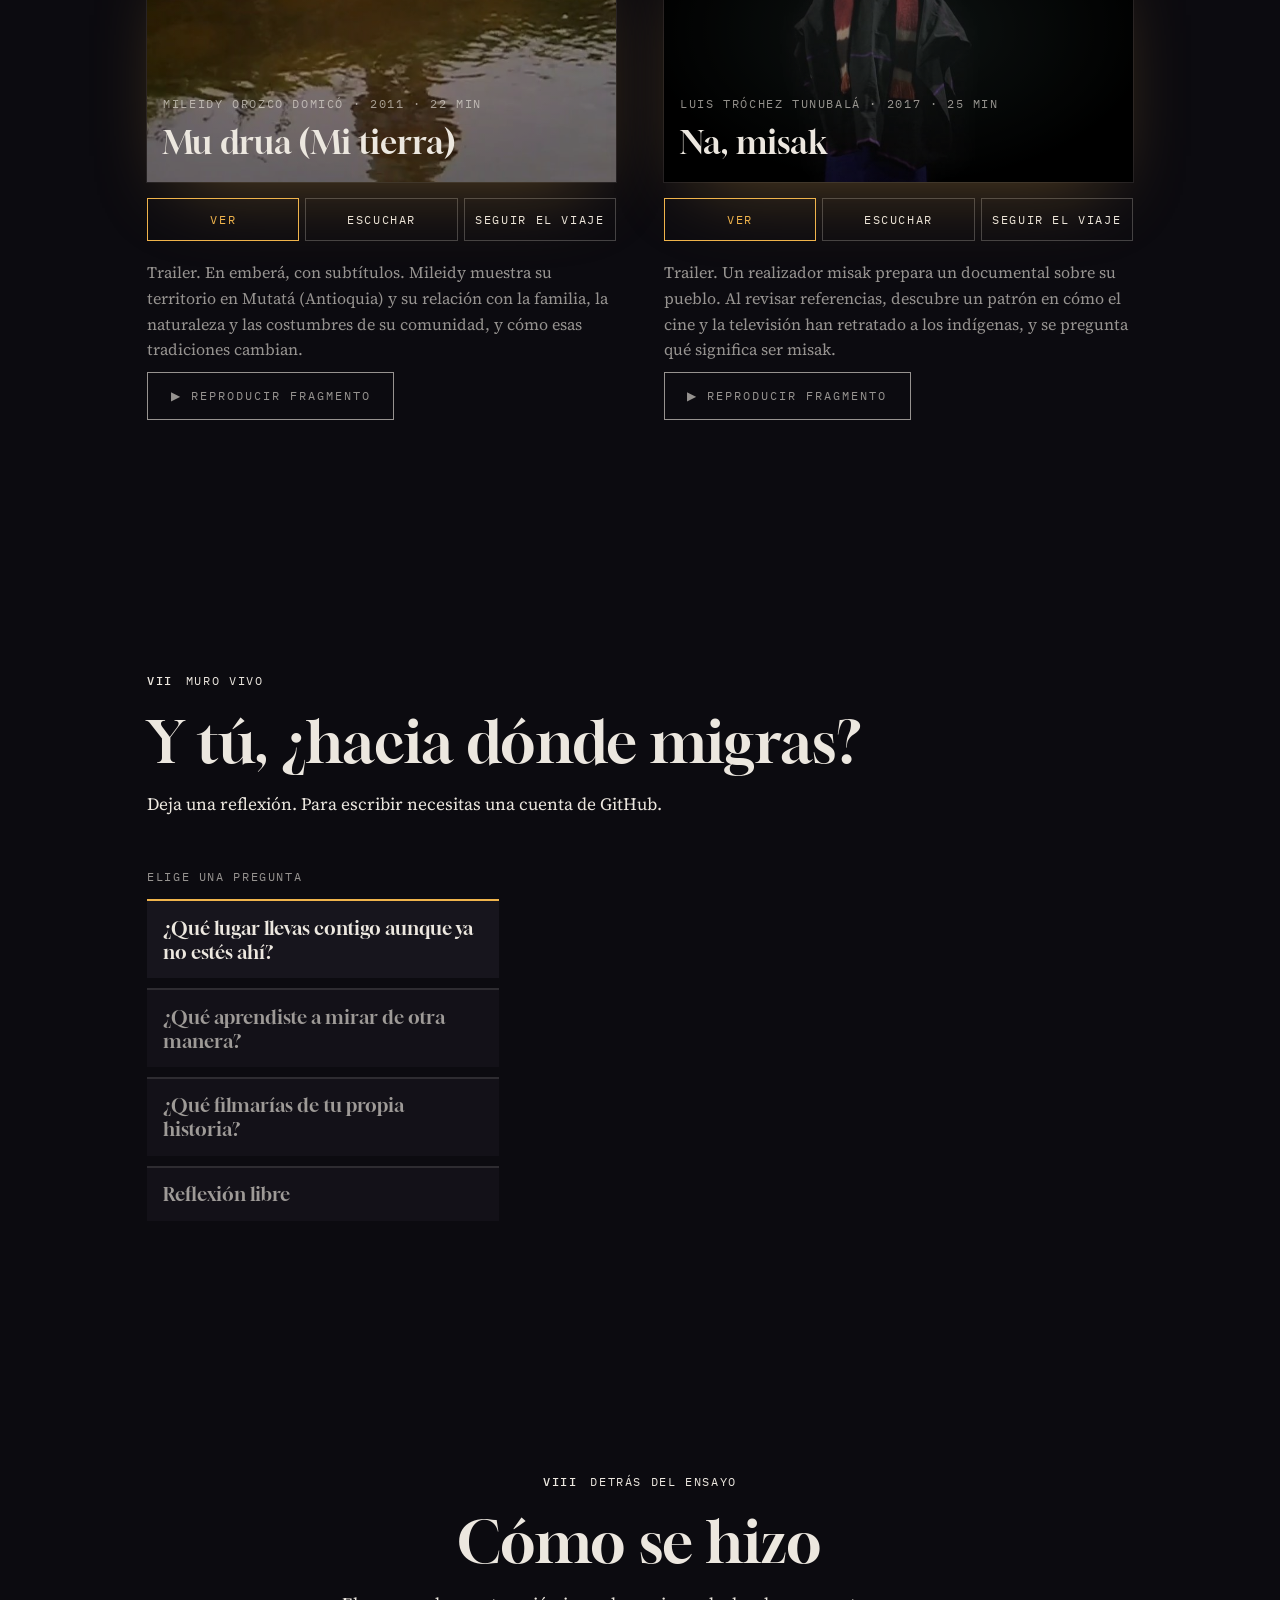
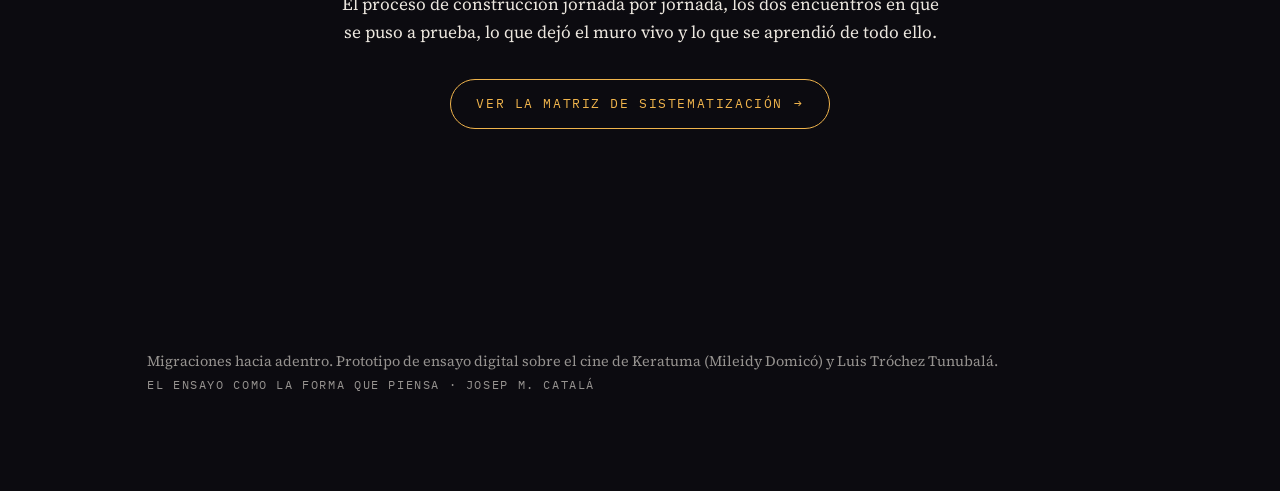
==== commit 5ebb2110: "Add files via upload" ====
--- a/index.html
+++ b/index.html
@@ -341,6 +341,25 @@
   </div>
 </section>
 
+      <!-- ================= BOTÓN: MATRIZ DE SISTEMATIZACIÓN =================
+           Lleva a sistematizacion.html, que debe estar en esta misma carpeta.
+           · Para cambiar el texto del botón, edita lo que está entre > y <.
+           · Si prefieres que abra en una pestaña nueva, añade  target="_blank"
+             dentro de la etiqueta <a …>.
+           ===================================================================== -->
+<section class="sec" id="sistematizacion" data-st="Sistematización">
+  <div class="wrap" style="text-align:center">
+    <div class="eyebrow label" style="justify-content:center"><b>VIII</b><span>Detrás del ensayo</span></div>
+    <h2>Cómo se hizo</h2>
+    <p class="prose" style="margin-left:auto;margin-right:auto">El proceso de construcción jornada por jornada, los dos encuentros en que se puso a prueba, lo que dejó el muro vivo y lo que se aprendió de todo ello.</p>
+    <p style="margin-top:2rem">
+      <a href="sistematizacion.html" style="display:inline-flex;align-items:center;gap:.7rem;font-family:var(--mono);font-size:.82rem;letter-spacing:.12em;text-transform:uppercase;color:var(--luz);border:1px solid var(--luz);padding:.85rem 1.6rem;border-radius:999px;text-decoration:none">
+        <span>Ver la matriz de sistematización</span><span aria-hidden="true">→</span>
+      </a>
+    </p>
+  </div>
+</section>
+
 <footer class="wrap">
   <p>Migraciones hacia adentro. Prototipo de ensayo digital sobre el cine de Keratuma (Mileidy Domicó) y Luis Tróchez Tunubalá.<br>
   <span class="label">El ensayo como la forma que piensa · Josep M. Catalá</span></p>
